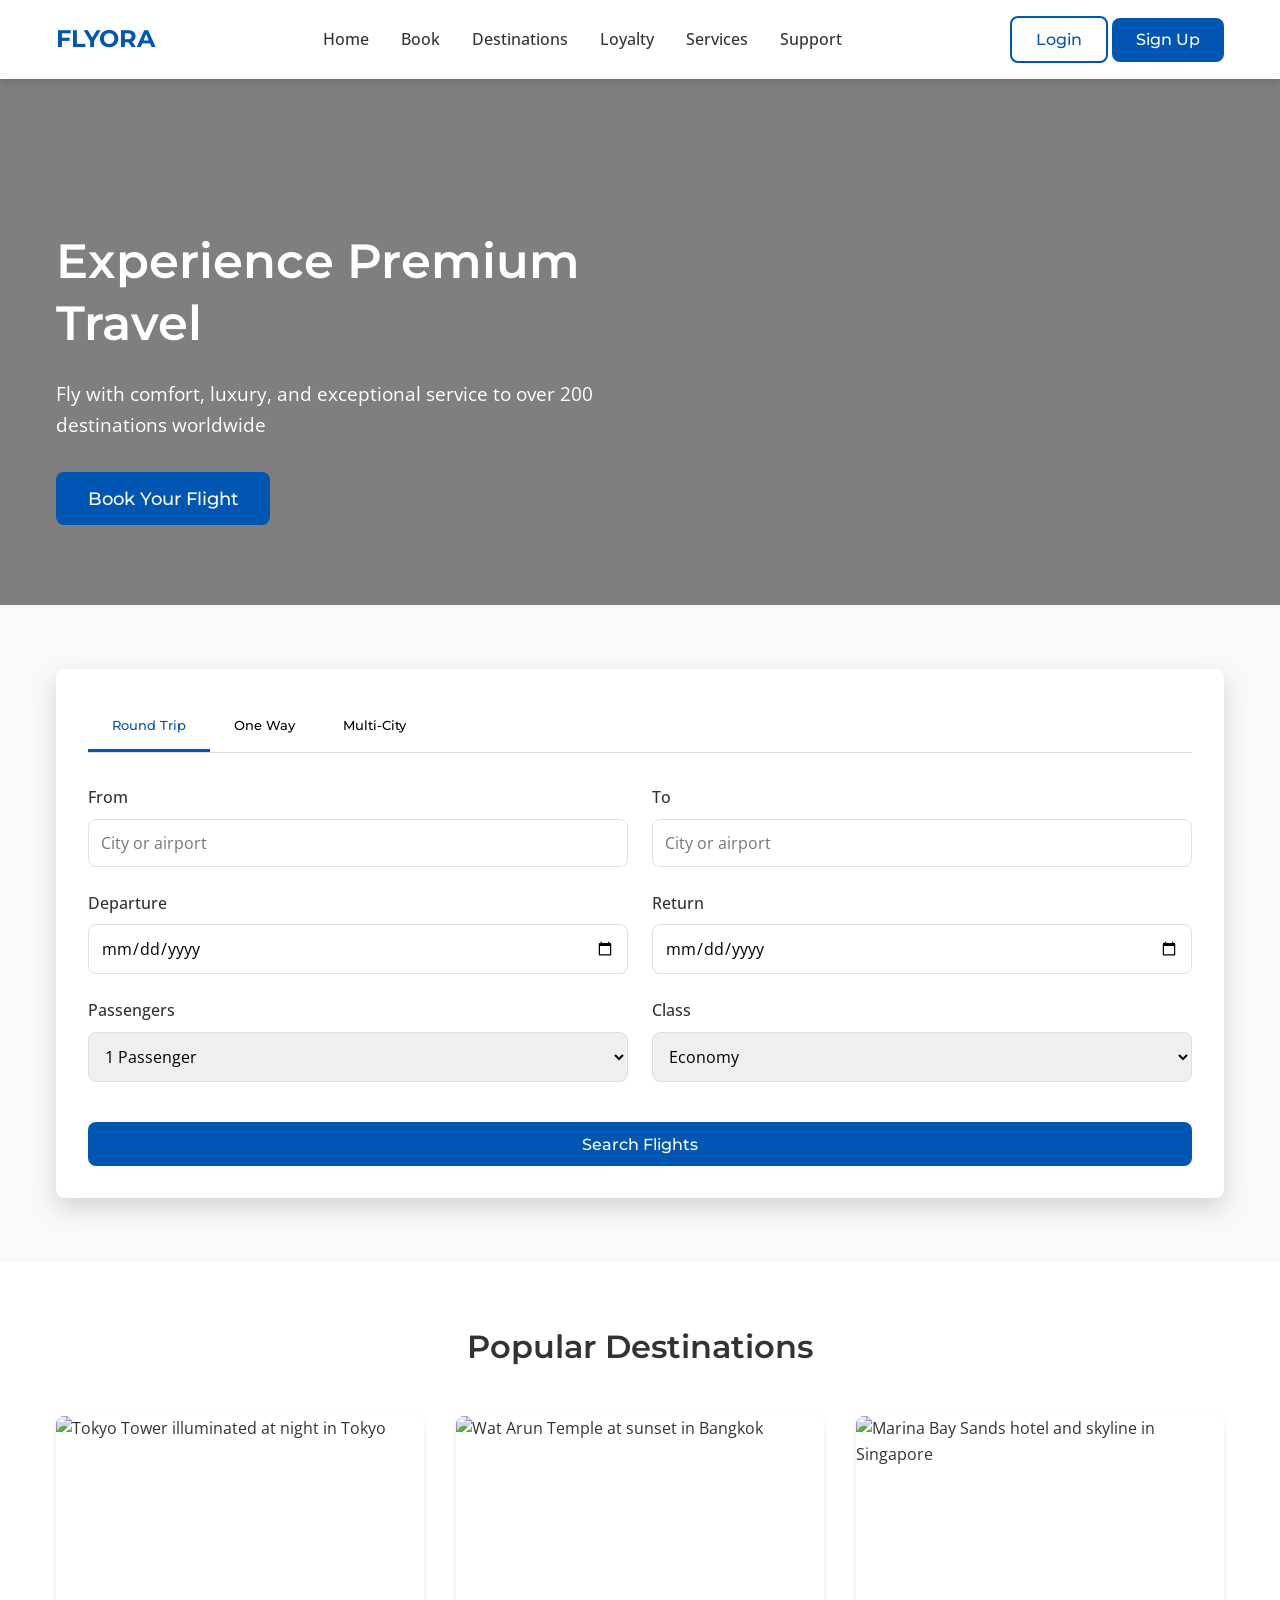
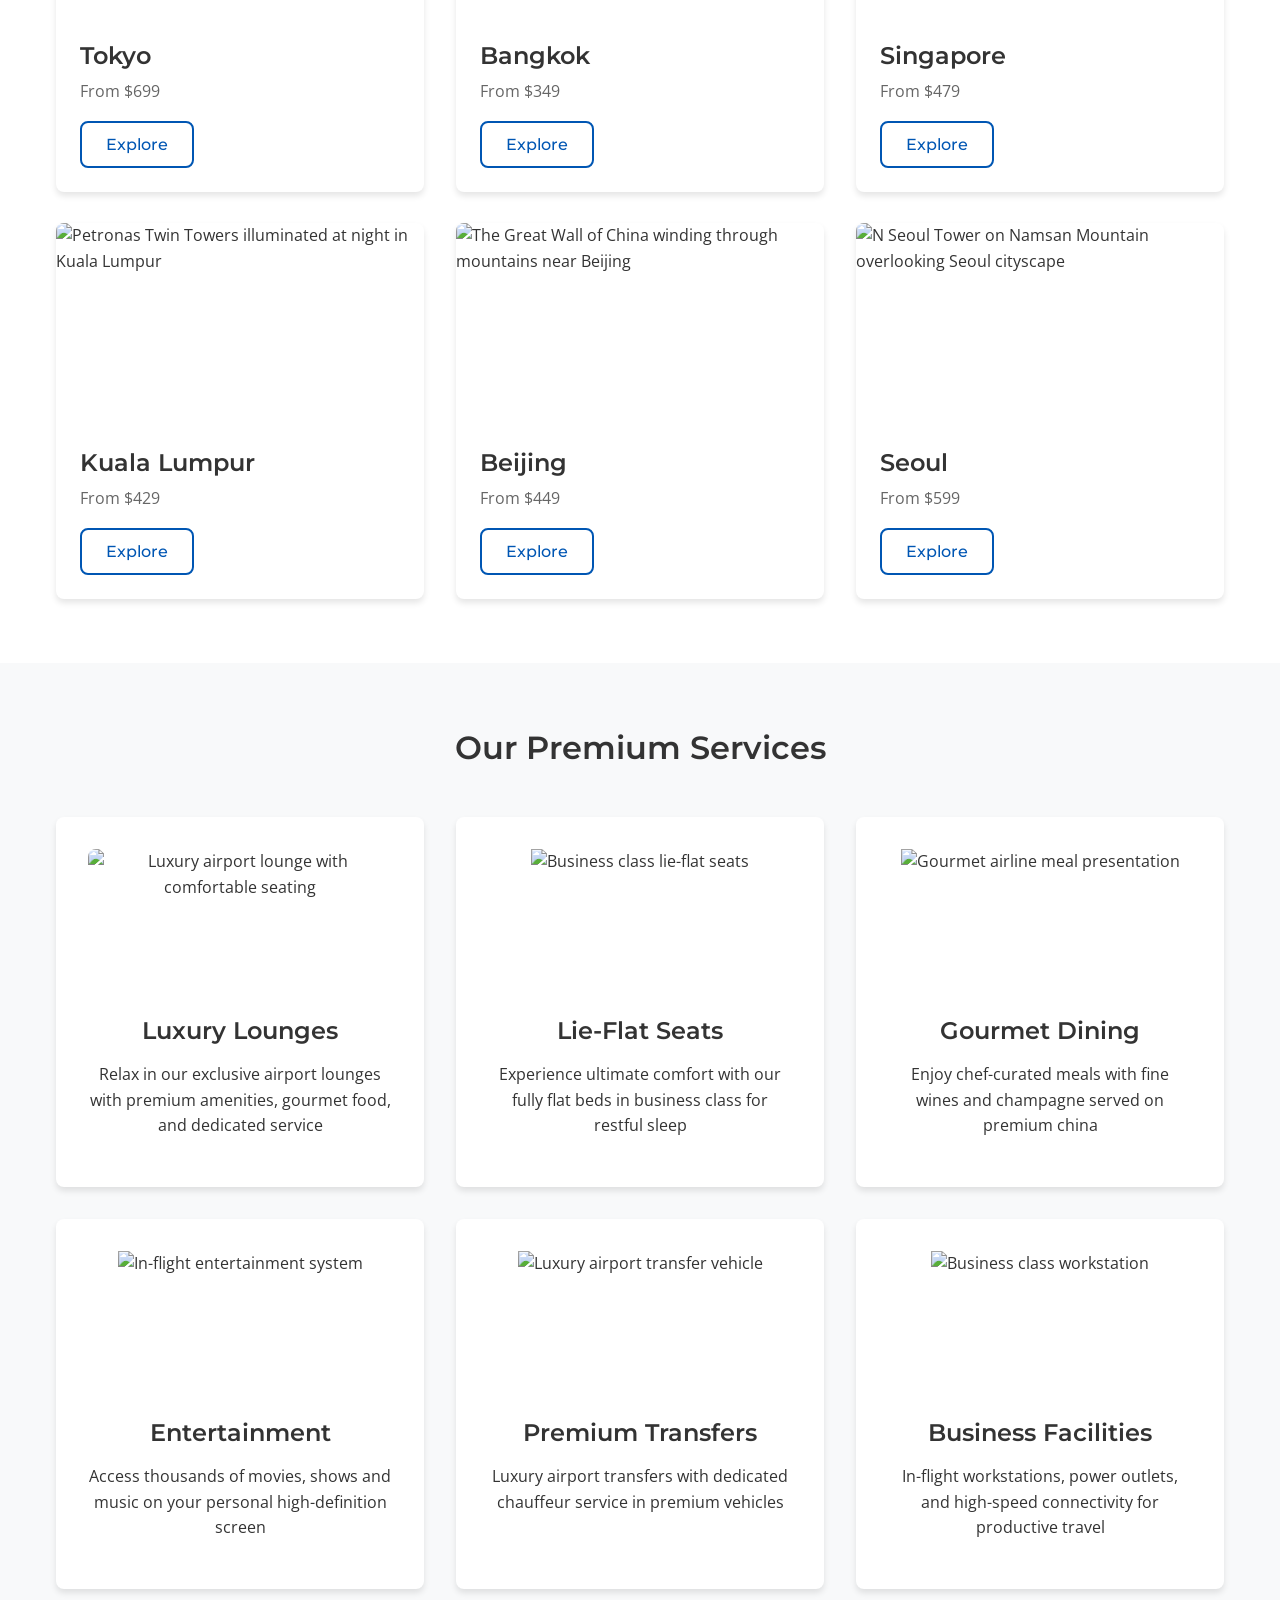
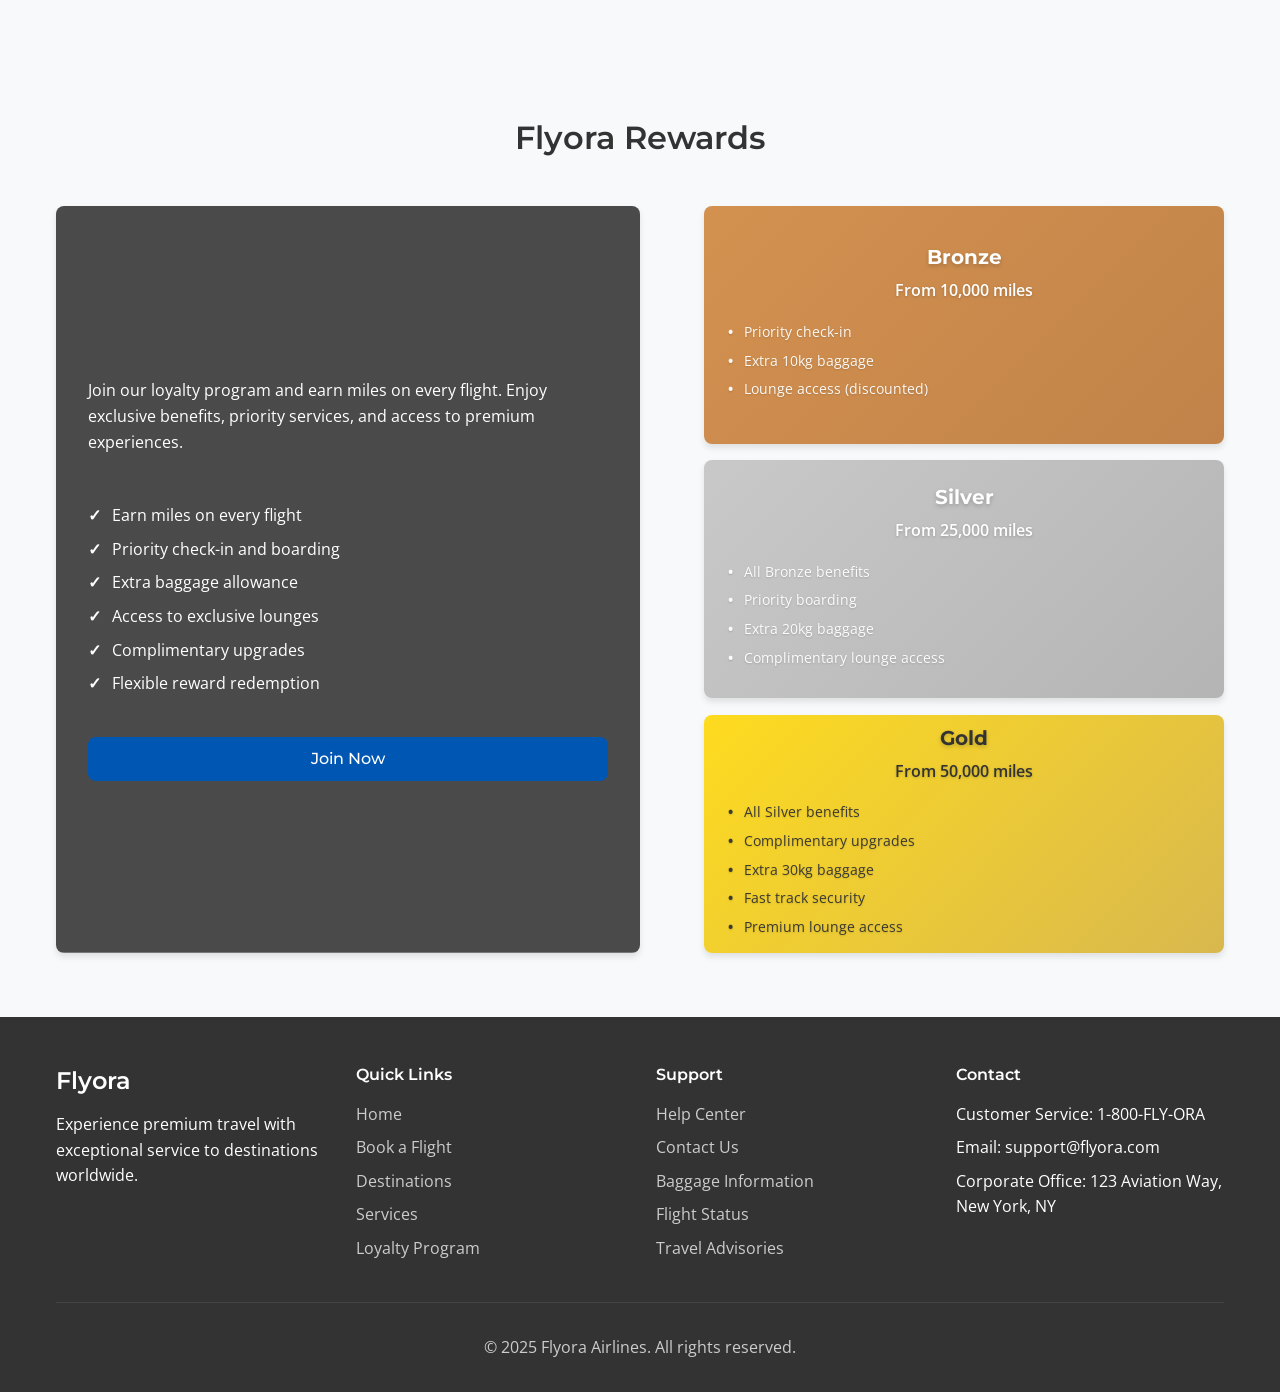
==== index.html @ 547e14a3 "Add files via upload" ====
<!DOCTYPE html>
<html lang="en">
<head>
    <meta charset="UTF-8">
    <meta name="viewport" content="width=device-width, initial-scale=1.0">
    <meta name="description"
        content="Flyora Airlines - Experience premium travel with comfort, luxury, and exceptional service to over 200 destinations worldwide. Book your flight today.">
    <meta name="keywords" content="airline, flights, premium travel, business class, flight booking">
    <title>Flyora - Premium Airline Experience</title>
    <link
        href="https://fonts.googleapis.com/css2?family=Montserrat:wght@400;500;600;700&family=Open+Sans:wght@400;500&display=swap"
        rel="stylesheet">
    <link rel="stylesheet" href="/CSS/style.css">
</head>
<body>
    <!-- Skip Navigation Link — FIX: element was missing; only the CSS rule existed -->
    <a class="skip-link" href="#main-content">Skip to main content</a>

    <!-- Header & Navigation -->
    <header class="header">
        <div class="container">
            <nav class="navbar" role="navigation" aria-label="Main navigation">
                <div class="nav-brand">
                    <a href="#" class="logo" aria-label="Flyora Airlines Home">
                        <span class="logo-text">FLYORA</span>
                    </a>
                </div>

                <!-- FIX: auth buttons moved out of <ul> — they are actions, not list nav items -->
                <ul class="nav-menu" id="navMenu">
                    <li class="nav-item"><a href="#home" class="nav-link">Home</a></li>
                    <li class="nav-item"><a href="#booking" class="nav-link">Book</a></li>
                    <li class="nav-item"><a href="#destinations" class="nav-link">Destinations</a></li>
                    <li class="nav-item"><a href="#loyalty" class="nav-link">Loyalty</a></li>
                    <li class="nav-item"><a href="#services" class="nav-link">Services</a></li>
                    <li class="nav-item"><a href="#support" class="nav-link">Support</a></li>
                </ul>

                <div class="nav-actions">
                    <button class="btn btn-secondary" id="loginBtn"
                        aria-label="Login to your account">Login</button>
                    <button class="btn btn-primary" id="signupBtn"
                        aria-label="Sign up for a new account">Sign Up</button>
                </div>

                <button class="hamburger" id="hamburger" aria-label="Toggle navigation menu"
                    aria-expanded="false" aria-controls="navMenu">
                    <span class="bar"></span>
                    <span class="bar"></span>
                    <span class="bar"></span>
                </button>
            </nav>
        </div>
    </header>

    <!-- FIX: <main> landmark was entirely absent — required for a11y and document outline -->
    <main id="main-content">

        <!-- Hero Section -->
        <section class="hero" id="home">
            <div class="container">
                <div class="hero-content">
                    <h1 class="hero-title">Experience Premium Travel</h1>
                    <p class="hero-subtitle">Fly with comfort, luxury, and exceptional service to over
                        200 destinations worldwide</p>
                    <!-- FIX: removed inline onclick — JS uses data-scroll-to attribute -->
                    <button class="btn btn-primary btn-large" data-scroll-to="booking">
                        Book Your Flight
                    </button>
                </div>
            </div>
        </section>

        <!-- Flight Search -->
        <section class="flight-search" id="booking">
            <div class="container">
                <div class="search-container">
                    <div class="search-tabs" role="tablist" aria-label="Flight search type">
                        <button class="tab-btn active" data-tab="round-trip" role="tab"
                            aria-selected="true" aria-controls="flight-search-panel">Round Trip</button>
                        <button class="tab-btn" data-tab="one-way" role="tab"
                            aria-selected="false" aria-controls="flight-search-panel">One Way</button>
                        <button class="tab-btn" data-tab="multi-city" role="tab"
                            aria-selected="false" aria-controls="flight-search-panel">Multi-City</button>
                    </div>

                    <form class="search-form" id="flightSearchForm" id="flight-search-panel"
                        role="search" aria-label="Search for flights">
                        <div class="form-row">
                            <div class="form-group">
                                <label for="from">From</label>
                                <input type="text" id="from" placeholder="City or airport"
                                    required aria-required="true" autocomplete="off">
                            </div>
                            <div class="form-group">
                                <label for="to">To</label>
                                <input type="text" id="to" placeholder="City or airport"
                                    required aria-required="true" autocomplete="off">
                            </div>
                        </div>
                        <div class="form-row">
                            <div class="form-group">
                                <label for="departure">Departure</label>
                                <input type="date" id="departure" required aria-required="true">
                            </div>
                            <div class="form-group">
                                <label for="return-date">Return</label>
                                <!-- FIX: id "return" is a JS reserved word → renamed to "return-date" -->
                                <input type="date" id="return-date">
                            </div>
                        </div>
                        <div class="form-row">
                            <div class="form-group">
                                <label for="passengers">Passengers</label>
                                <select id="passengers" aria-label="Select number of passengers">
                                    <option value="1">1 Passenger</option>
                                    <option value="2">2 Passengers</option>
                                    <option value="3">3 Passengers</option>
                                    <option value="4">4 Passengers</option>
                                    <option value="5">5+ Passengers</option>
                                </select>
                            </div>
                            <div class="form-group">
                                <label for="travel-class">Class</label>
                                <!-- FIX: id "class" is a JS reserved word → renamed to "travel-class" -->
                                <select id="travel-class" aria-label="Select travel class">
                                    <option value="economy">Economy</option>
                                    <option value="premium">Premium Economy</option>
                                    <option value="business">Business</option>
                                    <option value="first">First Class</option>
                                </select>
                            </div>
                        </div>
                        <button type="submit" class="btn btn-primary btn-search">Search Flights</button>
                    </form>
                </div>
            </div>
        </section>

        <!-- Destinations -->
        <section class="destinations" id="destinations">
            <div class="container">
                <h2 class="section-title">Popular Destinations</h2>
                <div class="destinations-grid">

                    <article class="destination-card">
                        <div class="card-image">
                            <!-- FIX: width/height attributes added to prevent layout shift (CLS) -->
                            <img src="https://images.unsplash.com/photo-1513407030348-c983a97b98d8?ixlib=rb-4.0.3&auto=format&fit=crop&w=800&q=80"
                                alt="Tokyo Tower illuminated at night in Tokyo"
                                loading="lazy" width="800" height="534">
                        </div>
                        <div class="card-content">
                            <h3>Tokyo</h3>
                            <p>From $699</p>
                            <button class="btn btn-secondary"
                                aria-label="Explore flights to Tokyo">Explore</button>
                        </div>
                    </article>

                    <article class="destination-card">
                        <div class="card-image">
                            <img src="https://images.unsplash.com/photo-1596422846543-75c6fc197f07?ixlib=rb-4.0.3&auto=format&fit=crop&w=800&q=80"
                                alt="Wat Arun Temple at sunset in Bangkok"
                                loading="lazy" width="800" height="534">
                        </div>
                        <div class="card-content">
                            <h3>Bangkok</h3>
                            <p>From $349</p>
                            <button class="btn btn-secondary"
                                aria-label="Explore flights to Bangkok">Explore</button>
                        </div>
                    </article>

                    <article class="destination-card">
                        <div class="card-image">
                            <img src="https://images.unsplash.com/photo-1565967511849-76a60a516170?ixlib=rb-4.0.3&auto=format&fit=crop&w=800&q=80"
                                alt="Marina Bay Sands hotel and skyline in Singapore"
                                loading="lazy" width="800" height="534">
                        </div>
                        <div class="card-content">
                            <h3>Singapore</h3>
                            <p>From $479</p>
                            <button class="btn btn-secondary"
                                aria-label="Explore flights to Singapore">Explore</button>
                        </div>
                    </article>

                    <article class="destination-card">
                        <div class="card-image">
                            <img src="https://images.unsplash.com/photo-1508062878650-88b52897f298?ixlib=rb-4.0.3&auto=format&fit=crop&w=800&q=80"
                                alt="Petronas Twin Towers illuminated at night in Kuala Lumpur"
                                loading="lazy" width="800" height="534">
                        </div>
                        <div class="card-content">
                            <h3>Kuala Lumpur</h3>
                            <p>From $429</p>
                            <button class="btn btn-secondary"
                                aria-label="Explore flights to Kuala Lumpur">Explore</button>
                        </div>
                    </article>

                    <article class="destination-card">
                        <div class="card-image">
                            <img src="https://images.unsplash.com/photo-1508804185872-d7badad00f7d?ixlib=rb-4.0.3&auto=format&fit=crop&w=800&q=80"
                                alt="The Great Wall of China winding through mountains near Beijing"
                                loading="lazy" width="800" height="534">
                        </div>
                        <div class="card-content">
                            <h3>Beijing</h3>
                            <p>From $449</p>
                            <button class="btn btn-secondary"
                                aria-label="Explore flights to Beijing">Explore</button>
                        </div>
                    </article>

                    <article class="destination-card">
                        <div class="card-image">
                            <img src="https://images.unsplash.com/photo-1534274867514-d5b47ef89ed7?ixlib=rb-4.0.3&auto=format&fit=crop&w=800&q=80"
                                alt="N Seoul Tower on Namsan Mountain overlooking Seoul cityscape"
                                loading="lazy" width="800" height="534">
                        </div>
                        <div class="card-content">
                            <h3>Seoul</h3>
                            <p>From $599</p>
                            <button class="btn btn-secondary"
                                aria-label="Explore flights to Seoul">Explore</button>
                        </div>
                    </article>

                </div>
            </div>
        </section>

        <!-- Services -->
        <section class="services" id="services">
            <div class="container">
                <h2 class="section-title">Our Premium Services</h2>
                <div class="services-grid">

                    <article class="service-card">
                        <div class="service-image">
                            <img src="https://images.unsplash.com/photo-1566073771259-6a8506099945?ixlib=rb-4.0.3&auto=format&fit=crop&w=800&q=80"
                                alt="Luxury airport lounge with comfortable seating"
                                loading="lazy" width="800" height="534">
                        </div>
                        <h3>Luxury Lounges</h3>
                        <p>Relax in our exclusive airport lounges with premium amenities, gourmet food,
                            and dedicated service</p>
                    </article>

                    <article class="service-card">
                        <div class="service-image">
                            <img src="https://images.unsplash.com/photo-1556386737-ae9b1e8faa12?ixlib=rb-4.0.3&auto=format&fit=crop&w=800&q=80"
                                alt="Business class lie-flat seats"
                                loading="lazy" width="800" height="534">
                        </div>
                        <h3>Lie-Flat Seats</h3>
                        <p>Experience ultimate comfort with our fully flat beds in business class for
                            restful sleep</p>
                    </article>

                    <article class="service-card">
                        <div class="service-image">
                            <img src="https://images.unsplash.com/photo-1565299624946-b28f40a0ca4b?ixlib=rb-4.0.3&auto=format&fit=crop&w=800&q=80"
                                alt="Gourmet airline meal presentation"
                                loading="lazy" width="800" height="534">
                        </div>
                        <h3>Gourmet Dining</h3>
                        <p>Enjoy chef-curated meals with fine wines and champagne served on premium
                            china</p>
                    </article>

                    <article class="service-card">
                        <div class="service-image">
                            <img src="https://images.unsplash.com/photo-1571019613454-1cb2f99b2d8b?ixlib=rb-4.0.3&auto=format&fit=crop&w=800&q=80"
                                alt="In-flight entertainment system"
                                loading="lazy" width="800" height="534">
                        </div>
                        <h3>Entertainment</h3>
                        <p>Access thousands of movies, shows and music on your personal
                            high-definition screen</p>
                    </article>

                    <article class="service-card">
                        <div class="service-image">
                            <img src="https://images.unsplash.com/photo-1544620347-c4fd4a3d5957?ixlib=rb-4.0.3&auto=format&fit=crop&w=800&q=80"
                                alt="Luxury airport transfer vehicle"
                                loading="lazy" width="800" height="534">
                        </div>
                        <h3>Premium Transfers</h3>
                        <p>Luxury airport transfers with dedicated chauffeur service in premium
                            vehicles</p>
                    </article>

                    <article class="service-card">
                        <div class="service-image">
                            <img src="https://images.unsplash.com/photo-1565689228864-2c3d63f83f81?ixlib=rb-4.0.3&auto=format&fit=crop&w=800&q=80"
                                alt="Business class workstation"
                                loading="lazy" width="800" height="534">
                        </div>
                        <h3>Business Facilities</h3>
                        <p>In-flight workstations, power outlets, and high-speed connectivity for
                            productive travel</p>
                    </article>

                </div>
            </div>
        </section>

        <!-- Loyalty Program -->
        <section class="loyalty" id="loyalty">
            <div class="container">
                <h2 class="section-title">Flyora Rewards</h2>
                <div class="loyalty-content">
                    <div class="loyalty-text">
                        <p>Join our loyalty program and earn miles on every flight. Enjoy exclusive
                            benefits, priority services, and access to premium experiences.</p>
                        <ul class="benefits-list">
                            <li>Earn miles on every flight</li>
                            <li>Priority check-in and boarding</li>
                            <li>Extra baggage allowance</li>
                            <li>Access to exclusive lounges</li>
                            <li>Complimentary upgrades</li>
                            <li>Flexible reward redemption</li>
                        </ul>
                        <button class="btn btn-primary">Join Now</button>
                    </div>
                    <div class="loyalty-visual">
                        <div class="tier-cards">
                            <article class="tier-card bronze">
                                <div class="tier-overlay"></div>
                                <div class="tier-content">
                                    <h4>Bronze</h4>
                                    <p>From 10,000 miles</p>
                                    <ul class="tier-benefits">
                                        <li>Priority check-in</li>
                                        <li>Extra 10kg baggage</li>
                                        <li>Lounge access (discounted)</li>
                                    </ul>
                                </div>
                            </article>

                            <article class="tier-card silver">
                                <div class="tier-overlay"></div>
                                <div class="tier-content">
                                    <h4>Silver</h4>
                                    <p>From 25,000 miles</p>
                                    <ul class="tier-benefits">
                                        <li>All Bronze benefits</li>
                                        <li>Priority boarding</li>
                                        <li>Extra 20kg baggage</li>
                                        <li>Complimentary lounge access</li>
                                    </ul>
                                </div>
                            </article>

                            <article class="tier-card gold">
                                <div class="tier-overlay"></div>
                                <div class="tier-content">
                                    <h4>Gold</h4>
                                    <p>From 50,000 miles</p>
                                    <ul class="tier-benefits">
                                        <li>All Silver benefits</li>
                                        <li>Complimentary upgrades</li>
                                        <li>Extra 30kg baggage</li>
                                        <li>Fast track security</li>
                                        <li>Premium lounge access</li>
                                    </ul>
                                </div>
                            </article>
                        </div>
                    </div>
                </div>
            </div>
        </section>

    </main>

    <!-- Footer -->
    <footer class="footer" id="support">
        <div class="container">
            <div class="footer-content">
                <div class="footer-section">
                    <h3>Flyora</h3>
                    <p>Experience premium travel with exceptional service to destinations worldwide.</p>
                </div>
                <div class="footer-section">
                    <h4>Quick Links</h4>
                    <ul>
                        <li><a href="#home">Home</a></li>
                        <li><a href="#booking">Book a Flight</a></li>
                        <li><a href="#destinations">Destinations</a></li>
                        <li><a href="#services">Services</a></li>
                        <li><a href="#loyalty">Loyalty Program</a></li>
                    </ul>
                </div>
                <div class="footer-section">
                    <h4>Support</h4>
                    <ul>
                        <li><a href="#">Help Center</a></li>
                        <li><a href="#">Contact Us</a></li>
                        <li><a href="#">Baggage Information</a></li>
                        <li><a href="#">Flight Status</a></li>
                        <li><a href="#">Travel Advisories</a></li>
                    </ul>
                </div>
                <div class="footer-section">
                    <h4>Contact</h4>
                    <ul>
                        <li>Customer Service: 1-800-FLY-ORA</li>
                        <li>Email: support@flyora.com</li>
                        <li>Corporate Office: 123 Aviation Way, New York, NY</li>
                    </ul>
                </div>
            </div>
            <div class="footer-bottom">
                <p>&copy; 2025 Flyora Airlines. All rights reserved.</p>
            </div>
        </div>
    </footer>

    <!-- Auth Modal -->
    <div class="modal" id="authModal" role="dialog" aria-modal="true"
        aria-labelledby="modal-title">
        <div class="modal-content">
            <button class="close" aria-label="Close modal">&times;</button>
            <h2 id="modal-title" class="sr-only">Authentication</h2>

            <div class="auth-tabs" role="tablist" aria-label="Authentication options">
                <button class="auth-tab active" data-tab="login" role="tab"
                    aria-selected="true" aria-controls="loginForm">Login</button>
                <button class="auth-tab" data-tab="signup" role="tab"
                    aria-selected="false" aria-controls="signupForm">Sign Up</button>
            </div>

            <form class="auth-form" id="loginForm" aria-labelledby="login-title">
                <h3 id="login-title" class="sr-only">Login Form</h3>
                <div class="form-group">
                    <label for="loginEmail">Email</label>
                    <input type="email" id="loginEmail" required aria-required="true"
                        autocomplete="email">
                    <span class="error-message" id="loginEmailError" role="alert"></span>
                </div>
                <div class="form-group">
                    <label for="loginPassword">Password</label>
                    <input type="password" id="loginPassword" required aria-required="true"
                        autocomplete="current-password">
                    <span class="error-message" id="loginPasswordError" role="alert"></span>
                </div>
                <button type="submit" class="btn btn-primary">Login</button>
            </form>

            <form class="auth-form hidden" id="signupForm" aria-labelledby="signup-title">
                <h3 id="signup-title" class="sr-only">Sign Up Form</h3>
                <div class="form-group">
                    <label for="signupName">Full Name</label>
                    <input type="text" id="signupName" required aria-required="true"
                        autocomplete="name">
                    <span class="error-message" id="signupNameError" role="alert"></span>
                </div>
                <div class="form-group">
                    <label for="signupEmail">Email</label>
                    <input type="email" id="signupEmail" required aria-required="true"
                        autocomplete="email">
                    <span class="error-message" id="signupEmailError" role="alert"></span>
                </div>
                <div class="form-group">
                    <label for="signupPassword">Password</label>
                    <input type="password" id="signupPassword" required aria-required="true"
                        autocomplete="new-password" minlength="8">
                    <span class="error-message" id="signupPasswordError" role="alert"></span>
                    <small class="form-hint">Minimum 8 characters</small>
                </div>
                <div class="form-group">
                    <label for="signupConfirmPassword">Confirm Password</label>
                    <input type="password" id="signupConfirmPassword" required
                        aria-required="true" autocomplete="new-password">
                    <span class="error-message" id="signupConfirmPasswordError"
                        role="alert"></span>
                </div>
                <button type="submit" class="btn btn-primary">Sign Up</button>
            </form>
        </div>
    </div>

    <!-- Notification — FIX: aria-atomic added so screen readers announce the full message -->
    <div class="notification" id="notification" role="alert" aria-live="polite"
        aria-atomic="true"></div>

    <script src="/JavaScript/script.js"></script>
</body>
</html>
---- CSS/style.css ----
/* ===== BASE STYLES ===== */
:root {
    --primary-color: #0056b3;
    --primary-dark: #004494;
    --secondary-color: #ff7e00;
    --secondary-dark: #e67000;
    --accent-color: #00a8e8;
    --text-dark: #333333;
    --text-light: #666666;
    --text-white: #ffffff;
    --bg-light: #f8f9fa;
    --bg-white: #ffffff;
    --border-color: #e0e0e0;
    --success-color: #28a745;
    --warning-color: #ffc107;
    --error-color: #dc3545;
    --shadow: 0 4px 6px rgba(0, 0, 0, 0.1);
    --shadow-lg: 0 10px 25px rgba(0, 0, 0, 0.15);
    --border-radius: 8px;
    --transition: all 0.3s ease;
}

* {
    margin: 0;
    padding: 0;
    box-sizing: border-box;
}

html {
    scroll-behavior: smooth;
}

body {
    font-family: 'Open Sans', sans-serif;
    font-size: 16px;
    line-height: 1.6;
    color: var(--text-dark);
    background-color: var(--bg-white);
}

h1, h2, h3, h4, h5, h6 {
    font-family: 'Montserrat', sans-serif;
    font-weight: 600;
    line-height: 1.3;
    margin-bottom: 1rem;
}

h1 { font-size: 2.5rem; }
h2 { font-size: 2rem; }
h3 { font-size: 1.5rem; }

p { margin-bottom: 1rem; }
a { text-decoration: none; color: inherit; }
ul { list-style: none; }
img { max-width: 100%; height: auto; }

.container {
    width: 100%;
    max-width: 1200px;
    margin: 0 auto;
    padding: 0 1rem;
}

.sr-only {
    position: absolute;
    width: 1px;
    height: 1px;
    padding: 0;
    margin: -1px;
    overflow: hidden;
    clip: rect(0, 0, 0, 0);
    white-space: nowrap;
    border-width: 0;
}

/* ===== UTILITIES ===== */
.btn {
    display: inline-block;
    padding: 0.75rem 1.5rem;
    border: none;
    border-radius: var(--border-radius);
    font-family: 'Montserrat', sans-serif;
    font-weight: 500;
    font-size: 1rem;
    text-align: center;
    cursor: pointer;
    transition: var(--transition);
    min-height: 44px;
    min-width: 44px;
}

.btn:focus { outline: 3px solid var(--accent-color); outline-offset: 2px; }

.btn-primary {
    background-color: var(--primary-color);
    color: var(--text-white);
}

.btn-primary:hover { background-color: var(--primary-dark); }

.btn-secondary {
    background-color: transparent;
    color: var(--primary-color);
    border: 2px solid var(--primary-color);
}

.btn-secondary:hover {
    background-color: var(--primary-color);
    color: var(--text-white);
}

.btn-large { padding: 1rem 2rem; font-size: 1.1rem; }
.btn-search { width: 100%; margin-top: 1rem; }

/* Utility for common hover lift effect */
.hover-lift:hover { transform: translateY(-5px); box-shadow: var(--shadow-lg); }

/* ===== HEADER ===== */
.header {
    position: fixed;
    top: 0;
    left: 0;
    width: 100%;
    background-color: var(--bg-white);
    box-shadow: var(--shadow);
    z-index: 1000;
}

.navbar {
    display: flex;
    justify-content: space-between;
    align-items: center;
    padding: 1rem 0;
}

.logo {
    font-family: 'Montserrat', sans-serif;
    font-weight: 700;
    font-size: 1.5rem;
    color: var(--primary-color);
}

.logo:focus { outline: 3px solid var(--accent-color); outline-offset: 2px; }

.nav-menu {
    display: flex;
    align-items: center;
    gap: 2rem;
}

.nav-link {
    font-weight: 500;
    transition: var(--transition);
    padding: 0.5rem 0;
    position: relative;
}

.nav-link:hover { color: var(--primary-color); }
.nav-link:focus { outline: 3px solid var(--accent-color); outline-offset: 2px; }

.nav-link::after {
    content: '';
    position: absolute;
    bottom: 0;
    left: 0;
    width: 0;
    height: 2px;
    background-color: var(--primary-color);
    transition: var(--transition);
}

.nav-link:hover::after { width: 100%; }

.auth-buttons { display: flex; gap: 1rem; }

.hamburger {
    display: none;
    flex-direction: column;
    cursor: pointer;
    background: none;
    border: none;
    padding: 0.5rem;
}

.hamburger:focus { outline: 3px solid var(--accent-color); outline-offset: 2px; }

.bar {
    width: 25px;
    height: 3px;
    background-color: var(--text-dark);
    margin: 3px 0;
    transition: var(--transition);
}

/* ===== HERO ===== */
.hero {
    background: linear-gradient(rgba(0, 0, 0, 0.5), rgba(0, 0, 0, 0.5)), url('https://images.unsplash.com/photo-1436491865332-7a61a109cc05?ixlib=rb-4.0.3&ixid=M3wxMjA3fDB8MHxwaG90by1wYWdlfHx8fGVufDB8fHx8fA%3D%3D&auto=format&fit=crop&w=2074&q=80');
    background-size: cover;
    background-position: center;
    color: var(--text-white);
    padding: 10rem 0 5rem;
    margin-top: 70px;
}

.hero-content { max-width: 600px; }
.hero-title { font-size: 3rem; margin-bottom: 1.5rem; }
.hero-subtitle { font-size: 1.2rem; margin-bottom: 2rem; }

/* ===== FLIGHT SEARCH ===== */
.flight-search {
    padding: 4rem 0;
    background-color: var(--bg-light);
}

.search-container {
    background-color: var(--bg-white);
    border-radius: var(--border-radius);
    box-shadow: var(--shadow-lg);
    padding: 2rem;
}

.search-tabs {
    display: flex;
    margin-bottom: 2rem;
    border-bottom: 1px solid var(--border-color);
}

.tab-btn {
    background: none;
    border: none;
    padding: 1rem 1.5rem;
    font-family: 'Montserrat', sans-serif;
    font-weight: 500;
    cursor: pointer;
    transition: var(--transition);
    border-bottom: 3px solid transparent;
}

.tab-btn:focus { outline: 3px solid var(--accent-color); outline-offset: 2px; }
.tab-btn.active { color: var(--primary-color); border-bottom-color: var(--primary-color); }

.search-form {
    display: flex;
    flex-direction: column;
    gap: 1.5rem;
}

.form-row { display: grid; grid-template-columns: 1fr 1fr; gap: 1.5rem; }

.form-group {
    display: flex;
    flex-direction: column;
    position: relative;
}

.form-group label { margin-bottom: 0.5rem; font-weight: 500; }

.form-group input,
.form-group select {
    padding: 0.75rem;
    border: 1px solid var(--border-color);
    border-radius: var(--border-radius);
    font-family: 'Open Sans', sans-serif;
    font-size: 1rem;
    transition: var(--transition);
    min-height: 44px;
}

.form-group input:focus,
.form-group select:focus {
    outline: none;
    border-color: var(--primary-color);
    box-shadow: 0 0 0 3px rgba(0, 86, 179, 0.1);
}

.form-hint {
    font-size: 0.875rem;
    color: var(--text-light);
    margin-top: 0.25rem;
}

.error-message {
    font-size: 0.875rem;
    color: var(--error-color);
    margin-top: 0.25rem;
    display: none;
}

.error-message.show { display: block; }
.form-group input.error { border-color: var(--error-color); }

/* ===== DESTINATIONS ===== */
.destinations { padding: 4rem 0; }
.section-title { text-align: center; margin-bottom: 3rem; }

.destinations-grid {
    display: grid;
    grid-template-columns: repeat(3, 1fr);
    gap: 2rem;
}

.destination-card {
    background-color: var(--bg-white);
    border-radius: var(--border-radius);
    box-shadow: var(--shadow);
    overflow: hidden;
    transition: var(--transition);
    contain: layout style; /* Performance optimization */
}

.destination-card:hover,
.destination-card:focus-within {
    transform: translateY(-5px);
    box-shadow: var(--shadow-lg);
}

.destination-card:focus-within { outline: 3px solid var(--accent-color); outline-offset: 2px; }

.card-image {
    height: 200px;
    overflow: hidden;
}

.card-image img {
    width: 100%;
    height: 100%;
    object-fit: cover;
    transition: var(--transition);
}

.destination-card:hover .card-image img { transform: scale(1.1); }

.card-content { padding: 1.5rem; }
.card-content h3 { margin-bottom: 0.5rem; }
.card-content p { margin-bottom: 1rem; color: var(--text-light); }

/* ===== SERVICES ===== */
.services {
    padding: 4rem 0;
    background-color: var(--bg-light);
}

.services-grid {
    display: grid;
    grid-template-columns: repeat(3, 1fr);
    gap: 2rem;
}

.service-card {
    background-color: var(--bg-white);
    padding: 2rem;
    border-radius: var(--border-radius);
    text-align: center;
    box-shadow: var(--shadow);
    transition: var(--transition);
    position: relative;
    overflow: hidden;
    contain: layout style; /* Performance optimization */
}

.service-card:hover { transform: translateY(-5px); box-shadow: var(--shadow-lg); }

.service-icon { font-size: 3rem; margin-bottom: 1rem; }
.service-card h3 { margin-bottom: 1rem; }

.service-image {
    height: 150px;
    overflow: hidden;
    border-radius: var(--border-radius);
    margin-bottom: 1rem;
}

.service-image img {
    width: 100%;
    height: 100%;
    object-fit: cover;
    transition: var(--transition);
}

.service-card:hover .service-image img { transform: scale(1.1); }

/* ===== LOYALTY ===== */
.loyalty {
    padding: 4rem 0;
    background-color: var(--bg-light);
}

.loyalty-content {
    display: flex;
    gap: 4rem;
    align-items: stretch;
    min-height: 500px;
}

.loyalty-text, .loyalty-visual {
    flex: 1;
    width: 50%;
    display: flex;
    flex-direction: column;
    justify-content: center;
}

.loyalty-text {
    padding: 2rem;
    border-radius: var(--border-radius);
    box-shadow: var(--shadow);
    position: relative;
    overflow: hidden;
    background: linear-gradient(rgba(0, 0, 0, 0.7), rgba(0, 0, 0, 0.7)), 
                url('https://images.unsplash.com/photo-1556388158-158ea5ccacbd?ixlib=rb-4.0.3&auto=format&fit=crop&w=1200&q=80');
    background-size: cover;
    background-position: center;
    color: var(--text-white);
}

.benefits-list { margin: 2rem 0; }
.benefits-list li {
    margin-bottom: 0.5rem;
    padding-left: 1.5rem;
    position: relative;
}

.benefits-list li::before {
    content: '\2713';
    position: absolute;
    left: 0;
    color: var(--text-white);
    font-weight: bold;
}

.tier-cards {
    display: flex;
    flex-direction: column;
    gap: 1rem;
    height: 100%;
    justify-content: center;
}

.tier-card {
    padding: 1.5rem;
    border-radius: var(--border-radius);
    text-align: center;
    box-shadow: var(--shadow);
    flex: 1;
    display: flex;
    flex-direction: column;
    justify-content: center;
    position: relative;
    overflow: hidden;
    background-size: cover;
    background-position: center;
    min-height: 150px;
    transition: var(--transition);
    contain: layout style; /* Performance optimization */
}

.tier-card:hover { transform: translateX(5px); box-shadow: var(--shadow-lg); }

.tier-overlay {
    position: absolute;
    top: 0;
    left: 0;
    width: 100%;
    height: 100%;
    z-index: 1;
    transition: var(--transition);
}

.tier-content { position: relative; z-index: 2; }

.tier-card.bronze {
    background-image: url('https://images.unsplash.com/photo-1436491865332-7a61a109cc05?ixlib=rb-4.0.3&auto=format&fit=crop&w=1200&q=80');
    color: var(--text-white);
}

.tier-card.bronze .tier-overlay {
    background: linear-gradient(135deg, rgba(205, 127, 50, 0.85), rgba(183, 110, 42, 0.85));
}

.tier-card.silver {
    background-image: url('https://images.unsplash.com/photo-1583508915901-b5f84c1dcde1?ixlib=rb-4.0.3&auto=format&fit=crop&w=1200&q=80');
    color: var(--text-white);
}

.tier-card.silver .tier-overlay {
    background: linear-gradient(135deg, rgba(192, 192, 192, 0.85), rgba(168, 168, 168, 0.85));
}

.tier-card.gold {
    background-image: url('https://images.unsplash.com/photo-1581579186913-45ac3e6efe93?ixlib=rb-4.0.3&auto=format&fit=crop&w=1200&q=80');
    color: var(--text-dark);
}

.tier-card.gold .tier-overlay {
    background: linear-gradient(135deg, rgba(255, 215, 0, 0.88), rgba(212, 175, 55, 0.88));
}

.tier-card h4 {
    margin-bottom: 0.5rem;
    font-size: 1.25rem;
    font-weight: 700;
    text-shadow: 0 2px 4px rgba(0, 0, 0, 0.2);
}

.tier-content > p {
    font-weight: 600;
    margin-bottom: 1rem;
    text-shadow: 0 1px 3px rgba(0, 0, 0, 0.2);
}

.tier-benefits { text-align: left; margin-top: 1rem; }

.tier-card.bronze .tier-benefits,
.tier-card.silver .tier-benefits { color: rgba(255, 255, 255, 0.95); }

.tier-card.gold .tier-benefits { color: rgba(51, 51, 51, 0.95); }

.tier-benefits li {
    margin-bottom: 0.35rem;
    padding-left: 1rem;
    position: relative;
    font-size: 0.9rem;
    text-shadow: 0 1px 2px rgba(0, 0, 0, 0.15);
}

.tier-benefits li::before { content: '\2022'; position: absolute; left: 0; font-weight: bold; }

/* ===== FOOTER ===== */
.footer {
    background-color: var(--text-dark);
    color: var(--text-white);
    padding: 3rem 0 1rem;
}

.footer-content {
    display: grid;
    grid-template-columns: repeat(auto-fit, minmax(200px, 1fr));
    gap: 2rem;
    margin-bottom: 2rem;
}

.footer-section h3,
.footer-section h4 { margin-bottom: 1rem; color: var(--text-white); }

.footer-section ul li { margin-bottom: 0.5rem; }

.footer-section a {
    color: #cccccc;
    transition: var(--transition);
}

.footer-section a:hover { color: var(--text-white); }
.footer-section a:focus { outline: 3px solid var(--accent-color); outline-offset: 2px; }

.footer-bottom {
    text-align: center;
    padding-top: 2rem;
    border-top: 1px solid #444444;
    color: #cccccc;
}

/* ===== MODALS AND NOTIFICATIONS ===== */
.modal {
    display: none;
    position: fixed;
    top: 0;
    left: 0;
    width: 100%;
    height: 100%;
    background-color: rgba(0, 0, 0, 0.5);
    z-index: 2000;
    align-items: center;
    justify-content: center;
}

.modal-content {
    background-color: var(--bg-white);
    border-radius: var(--border-radius);
    width: 90%;
    max-width: 500px;
    padding: 2rem;
    position: relative;
    box-shadow: var(--shadow-lg);
}

.close {
    position: absolute;
    top: 1rem;
    right: 1.5rem;
    font-size: 1.5rem;
    cursor: pointer;
    color: var(--text-light);
    background: none;
    border: none;
    padding: 0.5rem;
}

.close:hover { color: var(--text-dark); }
.close:focus { outline: 3px solid var(--accent-color); outline-offset: 2px; }

.auth-tabs {
    display: flex;
    margin-bottom: 2rem;
    border-bottom: 1px solid var(--border-color);
}

.auth-tab {
    background: none;
    border: none;
    padding: 1rem 1.5rem;
    font-family: 'Montserrat', sans-serif;
    font-weight: 500;
    cursor: pointer;
    transition: var(--transition);
    border-bottom: 3px solid transparent;
}

.auth-tab:focus { outline: 3px solid var(--accent-color); outline-offset: 2px; }
.auth-tab.active { color: var(--primary-color); border-bottom-color: var(--primary-color); }

.auth-form { display: flex; flex-direction: column; gap: 1.5rem; }
.hidden { display: none; }

.notification {
    position: fixed;
    top: 100px;
    right: 20px;
    padding: 1rem 1.5rem;
    border-radius: 8px;
    color: white;
    font-weight: 500;
    z-index: 3000;
    max-width: 300px;
    box-shadow: 0 4px 12px rgba(0, 0, 0, 0.15);
    transform: translateX(400px);
    transition: transform 0.3s ease;
}

.notification-success { background-color: #28a745; }
.notification-error { background-color: #dc3545; }
.notification-info { background-color: #0056b3; }
.notification-warning { background-color: #ffc107; color: #333; }

.skip-link {
    position: absolute;
    top: -40px;
    left: 0;
    background: var(--primary-color);
    color: white;
    padding: 8px;
    text-decoration: none;
    z-index: 100;
}

.skip-link:focus { top: 0; }

/* ===== MEDIA QUERIES ===== */
@media (max-width: 1024px) {
    .hero-title { font-size: 2.5rem; }
    .loyalty-content { gap: 2rem; }
    .destinations-grid { grid-template-columns: repeat(2, 1fr); }
    .services-grid { grid-template-columns: repeat(2, 1fr); }
}

@media (max-width: 768px) {
    .hamburger { display: flex; }
    .nav-menu {
        position: fixed;
        top: 70px;
        left: -100%;
        width: 100%;
        background-color: var(--bg-white);
        flex-direction: column;
        align-items: center;
        padding: 2rem 0;
        box-shadow: var(--shadow);
        transition: var(--transition);
        gap: 1.5rem;
    }
    .nav-menu.active { left: 0; }
    .auth-buttons { flex-direction: column; width: 100%; padding: 0 2rem; }
    .auth-buttons .btn { width: 100%; }
    .hero { padding: 8rem 0 4rem; }
    .hero-title { font-size: 2rem; }
    .hero-subtitle { font-size: 1rem; }
    .form-row { grid-template-columns: 1fr; }
    .loyalty-content { flex-direction: column; gap: 2rem; }
    .loyalty-text, .loyalty-visual { width: 100%; }
    .tier-cards { flex-direction: row; overflow-x: auto; gap: 1rem; }
    .tier-card { min-width: 200px; flex-shrink: 0; }
}

@media (max-width: 576px) {
    .container { padding: 0 0.5rem; }
    .hero { padding: 6rem 0 3rem; }
    .hero-title { font-size: 1.75rem; }
    .search-container { padding: 1.5rem; }
    .search-tabs { flex-direction: column; }
    .tab-btn {
        text-align: left;
        border-bottom: 1px solid var(--border-color);
        border-left: 3px solid transparent;
    }
    .tab-btn.active { border-bottom-color: var(--border-color); border-left-color: var(--primary-color); }
    .destinations-grid { grid-template-columns: 1fr; }
    .services-grid { grid-template-columns: 1fr; }
    .footer-content { grid-template-columns: 1fr; }
    .tier-cards { flex-direction: column; }
    .tier-card { min-width: auto; width: 100%; }
}

@media print {
    .hero, .modal, .notification { display: none; }
    body { background: white; color: black; }
}

@media (prefers-reduced-motion: reduce) {
    *,
    *::before,
    *::after {
        animation-duration: 0.01ms !important;
        animation-iteration-count: 1 !important;
        transition-duration: 0.01ms !important;
        scroll-behavior: auto !important;
    }
}

@media (prefers-contrast: high) {
    .btn { border: 2px solid currentColor; }
    .nav-link::after { height: 3px; }
}
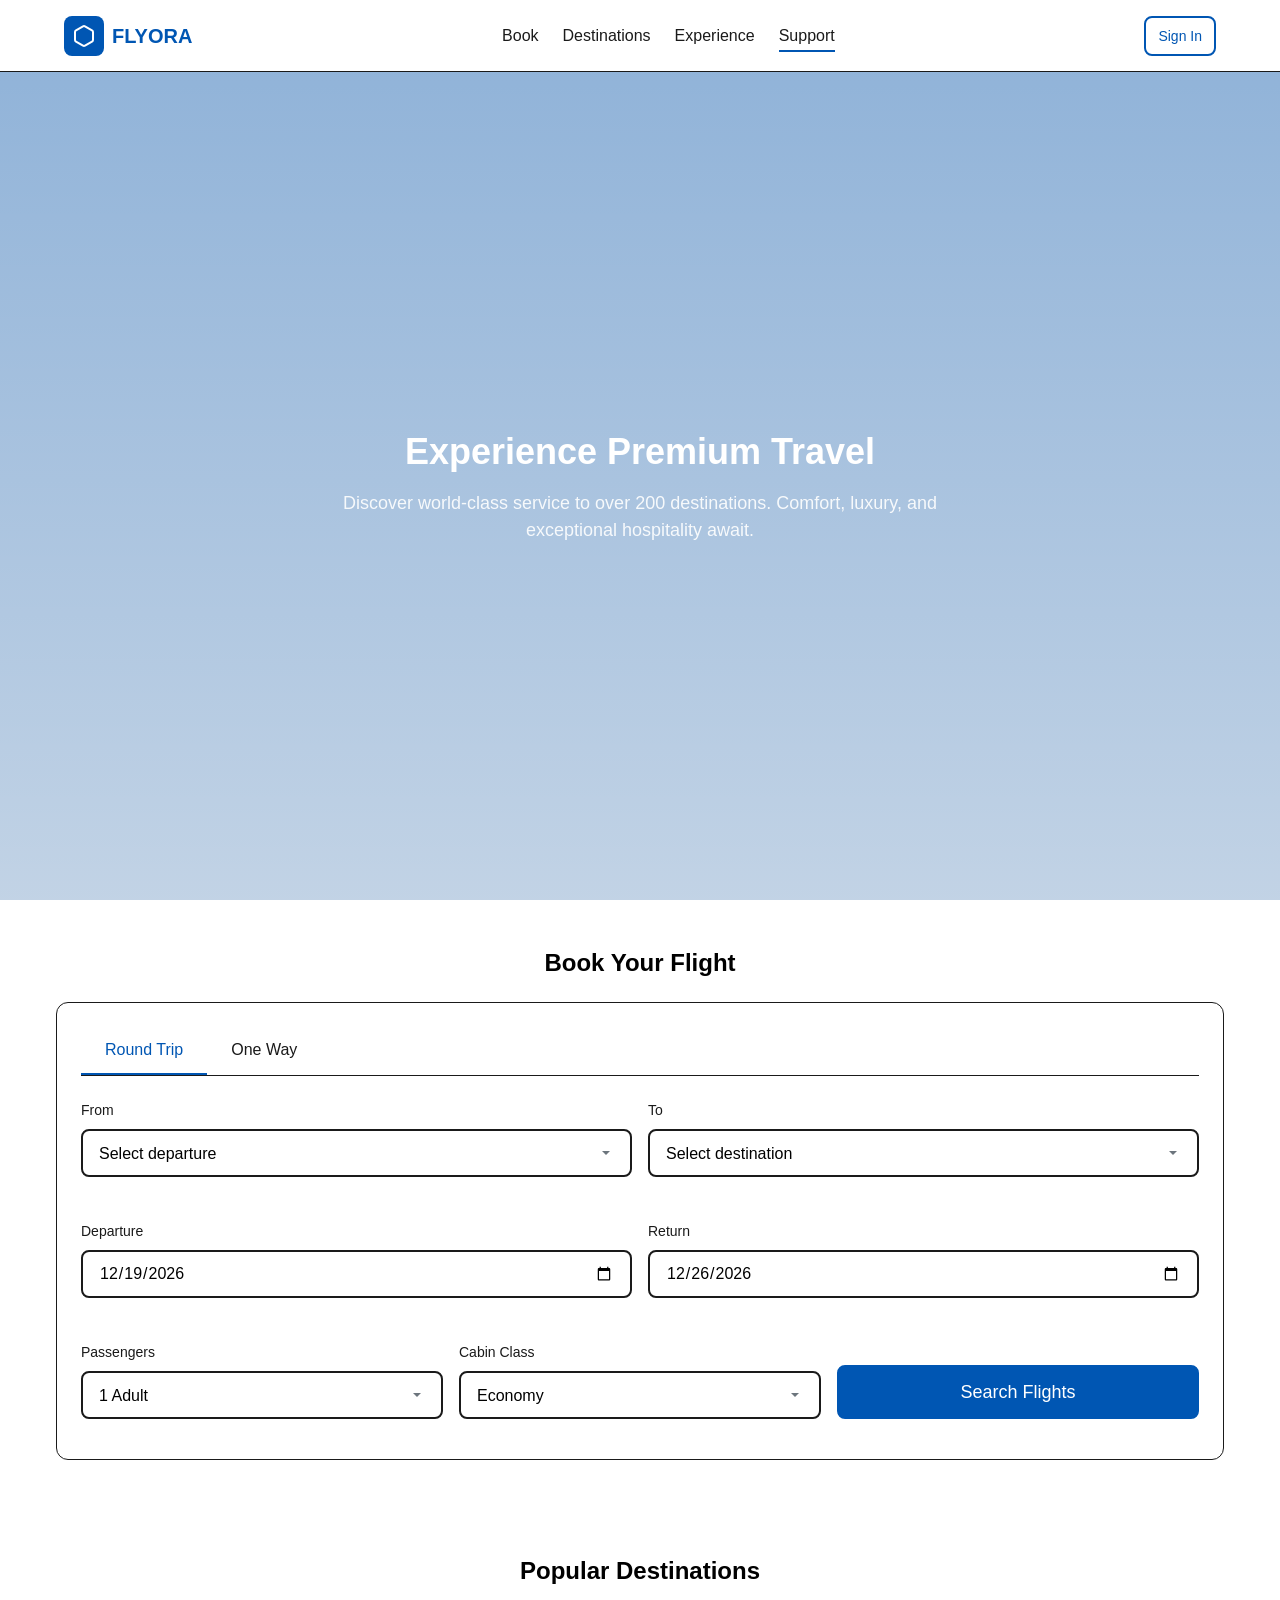
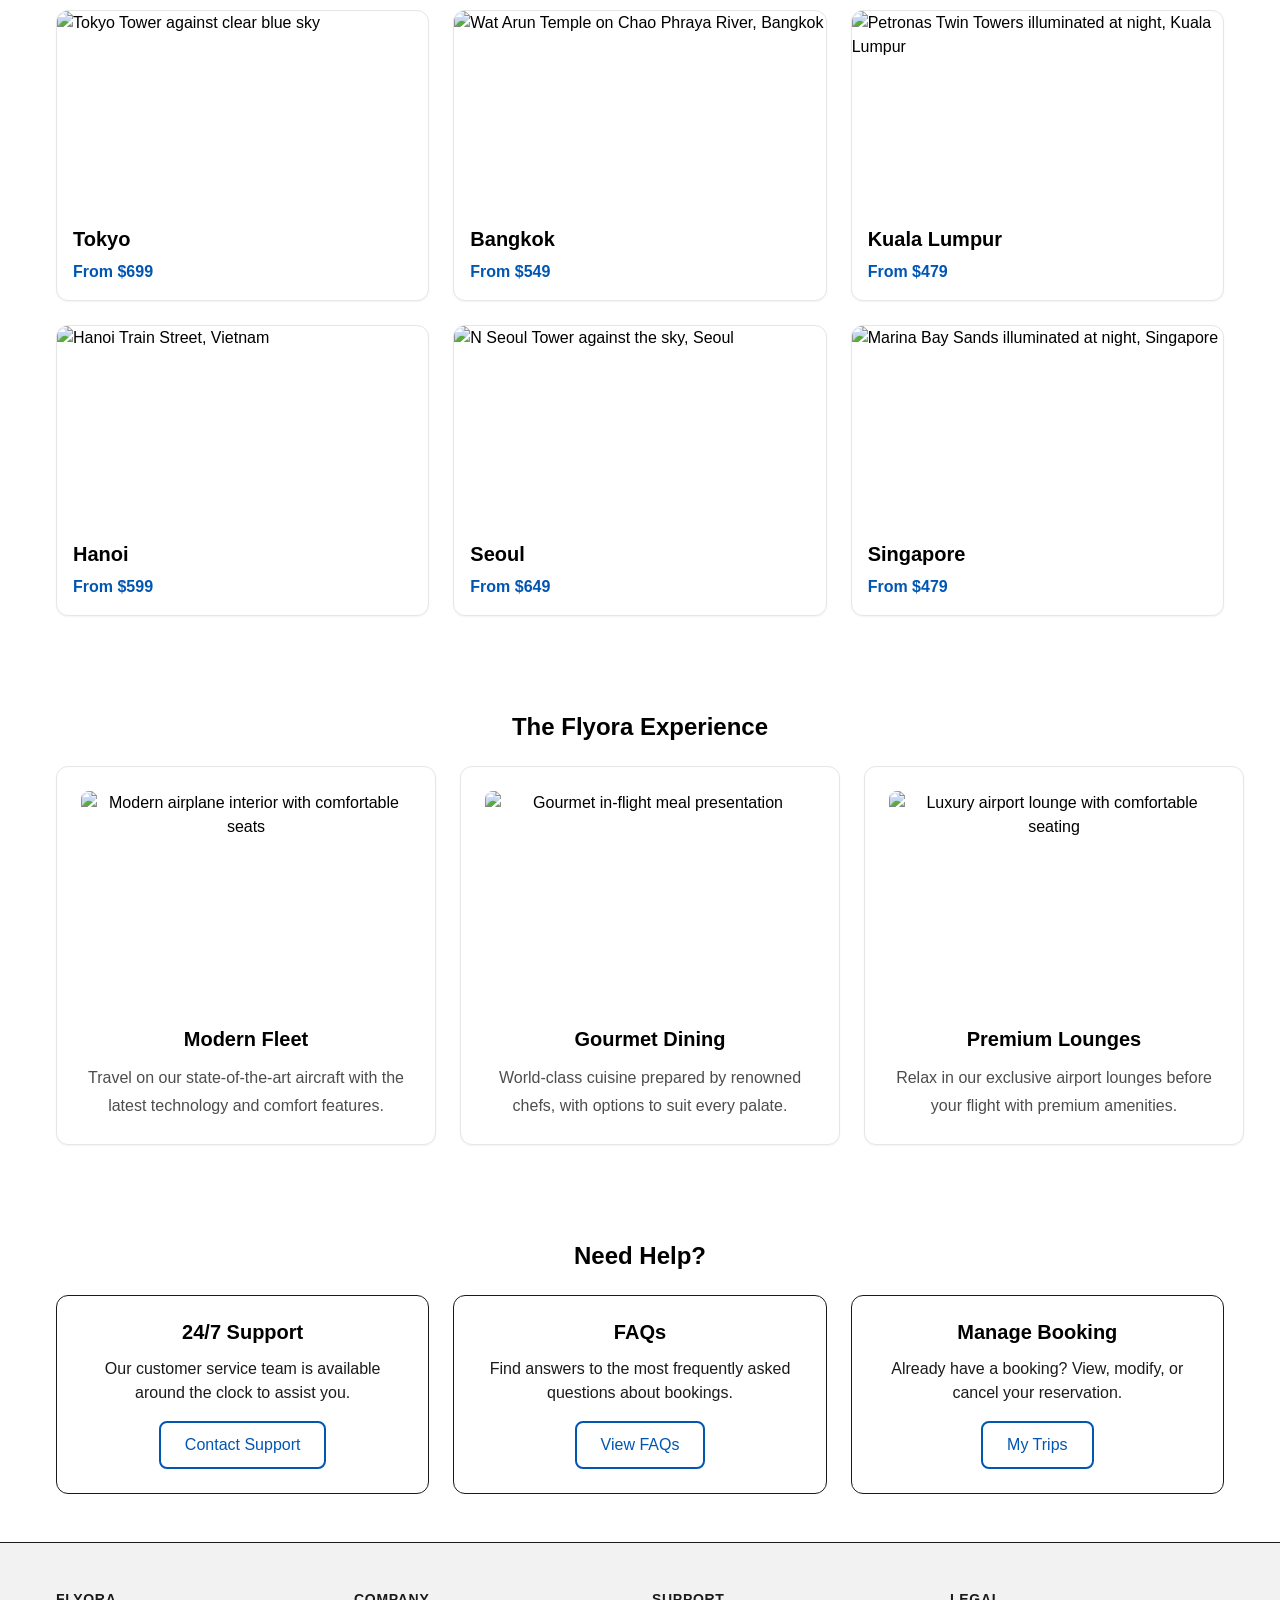
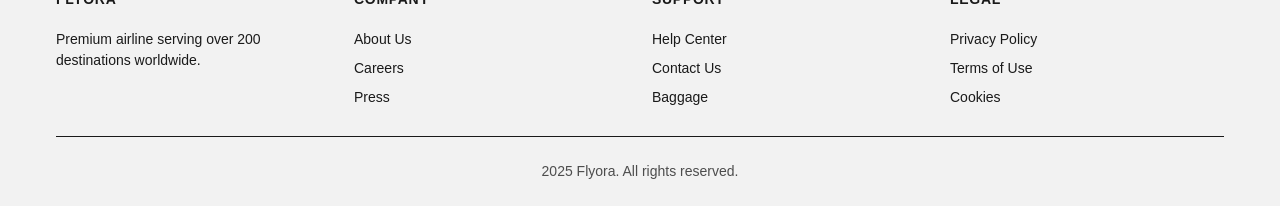
==== commit 4187ea44: "Add files via upload" ====
--- a/index.html
+++ b/index.html
@@ -1,375 +1,759 @@
 <!DOCTYPE html>
 <html lang="en">
+
 <head>
     <meta charset="UTF-8">
     <meta name="viewport" content="width=device-width, initial-scale=1.0">
     <meta name="description"
-        content="Flyora Airlines - Experience premium travel with comfort, luxury, and exceptional service to over 200 destinations worldwide. Book your flight today.">
-    <meta name="keywords" content="airline, flights, premium travel, business class, flight booking">
+        content="Flyora - Premium airline booking experience. Search and book flights to over 200 destinations worldwide.">
+    <meta name="theme-color" content="#0056b3">
+    <meta name="color-scheme" content="light">
     <title>Flyora - Premium Airline Experience</title>
-    <link
-        href="https://fonts.googleapis.com/css2?family=Montserrat:wght@400;500;600;700&family=Open+Sans:wght@400;500&display=swap"
-        rel="stylesheet">
-    <link rel="stylesheet" href="/CSS/style.css">
+
+    <link rel="icon" type="image/svg+xml"
+        href="data:image/svg+xml,%3Csvg xmlns='http://www.w3.org/2000/svg' viewBox='0 0 32 32'%3E%3Crect fill='%230056b3' width='32' height='32' rx='6'/%3E%3Ctext x='16' y='22' text-anchor='middle' fill='white' font-size='16' font-weight='bold'%3EF%3C/text%3E%3C/svg%3E">
+
+    <link rel="preload" as="image"
+        href="https://images.unsplash.com/photo-1529947327457-8f5cb53bc1b6?w=1920&h=1080&fit=crop">
+
+    <link rel="preconnect" href="https://fonts.googleapis.com">
+    <link rel="preconnect" href="https://fonts.gstatic.com" crossorigin>
+
+    <link rel="stylesheet" href="/css/reset.css">
+    <link rel="stylesheet" href="/css/variables.css">
+    <link rel="stylesheet" href="/css/base.css">
+    <link rel="stylesheet" href="/css/layout.css">
+    <link rel="stylesheet" href="/css/components.css">
+    <link rel="stylesheet" href="/css/utilities.css">
+    <link rel="stylesheet" href="/css/animations.css">
 </head>
+
 <body>
-    <!-- Skip Navigation Link — FIX: element was missing; only the CSS rule existed -->
-    <a class="skip-link" href="#main-content">Skip to main content</a>
-
-    <!-- Header & Navigation -->
-    <header class="header">
-        <div class="container">
-            <nav class="navbar" role="navigation" aria-label="Main navigation">
-                <div class="nav-brand">
-                    <a href="#" class="logo" aria-label="Flyora Airlines Home">
-                        <span class="logo-text">FLYORA</span>
-                    </a>
-                </div>
-
-                <!-- FIX: auth buttons moved out of <ul> — they are actions, not list nav items -->
-                <ul class="nav-menu" id="navMenu">
-                    <li class="nav-item"><a href="#home" class="nav-link">Home</a></li>
-                    <li class="nav-item"><a href="#booking" class="nav-link">Book</a></li>
-                    <li class="nav-item"><a href="#destinations" class="nav-link">Destinations</a></li>
-                    <li class="nav-item"><a href="#loyalty" class="nav-link">Loyalty</a></li>
-                    <li class="nav-item"><a href="#services" class="nav-link">Services</a></li>
-                    <li class="nav-item"><a href="#support" class="nav-link">Support</a></li>
+    <a href="#main-content" class="skip-link">Skip to main content</a>
+
+    <header class="header" role="banner">
+        <div class="header-inner">
+            <a href="index.html" class="brand" aria-label="Flyora - Go to homepage">
+                <span class="brand-logo" aria-hidden="true">
+                    <svg width="24" height="24" viewBox="0 0 24 24" fill="none" stroke="currentColor" stroke-width="2">
+                        <path
+                            d="M21 16V8a2 2 0 0 0-1-1.73l-7-4a2 2 0 0 0-2 0l-7 4A2 2 0 0 0 3 8v8a2 2 0 0 0 1 1.73l7 4a2 2 0 0 0 2 0l7-4A2 2 0 0 0 21 16z">
+                        </path>
+                    </svg>
+                </span>
+                <span class="brand-name">FLYORA</span>
+            </a>
+
+            <nav class="nav" aria-label="Main navigation">
+                <ul class="nav-list" id="main-nav">
+                    <li><a href="#book" class="nav-link" data-section="book">Book</a></li>
+                    <li><a href="#destinations" class="nav-link" data-section="destinations">Destinations</a></li>
+                    <li><a href="#experience" class="nav-link" data-section="experience">Experience</a></li>
+                    <li><a href="#support" class="nav-link" data-section="support">Support</a></li>
                 </ul>
-
-                <div class="nav-actions">
-                    <button class="btn btn-secondary" id="loginBtn"
-                        aria-label="Login to your account">Login</button>
-                    <button class="btn btn-primary" id="signupBtn"
-                        aria-label="Sign up for a new account">Sign Up</button>
-                </div>
-
-                <button class="hamburger" id="hamburger" aria-label="Toggle navigation menu"
-                    aria-expanded="false" aria-controls="navMenu">
-                    <span class="bar"></span>
-                    <span class="bar"></span>
-                    <span class="bar"></span>
+            </nav>
+
+            <div class="nav-backdrop" aria-hidden="true"></div>
+
+            <div class="header-actions">
+                <div class="auth-container">
+                    <button class="btn btn-secondary btn-small" type="button" id="auth-btn">Sign In</button>
+                    <div class="user-menu hidden" id="user-menu">
+                        <button class="user-menu-toggle" id="user-menu-toggle" aria-haspopup="true"
+                            aria-expanded="false" aria-label="User menu">
+                            <span class="user-avatar" id="user-avatar">DU</span>
+                            <svg width="12" height="12" viewBox="0 0 12 12" fill="none" stroke="currentColor"
+                                stroke-width="2" aria-hidden="true">
+                                <path d="M3 5l3 3 3-3" />
+                            </svg>
+                        </button>
+                        <div class="user-dropdown" id="user-dropdown" role="menu">
+                            <div class="user-dropdown-header">
+                                <span class="user-dropdown-name" id="user-display-name">User</span>
+                                <span class="user-dropdown-email" id="user-display-email">user@example.com</span>
+                            </div>
+                            <div class="user-dropdown-divider"></div>
+                            <button class="user-dropdown-item" id="sign-out-btn" role="menuitem">Sign Out</button>
+                        </div>
+                    </div>
+                </div>
+                <button class="hamburger" aria-label="Toggle navigation menu" aria-expanded="false"
+                    aria-controls="main-nav">
+                    <span></span>
+                    <span></span>
+                    <span></span>
                 </button>
-            </nav>
+            </div>
         </div>
     </header>
 
-    <!-- FIX: <main> landmark was entirely absent — required for a11y and document outline -->
-    <main id="main-content">
-
-        <!-- Hero Section -->
-        <section class="hero" id="home">
+    <main id="main-content" class="main" role="main">
+
+        <section class="hero" aria-labelledby="hero-title">
             <div class="container">
-                <div class="hero-content">
-                    <h1 class="hero-title">Experience Premium Travel</h1>
-                    <p class="hero-subtitle">Fly with comfort, luxury, and exceptional service to over
-                        200 destinations worldwide</p>
-                    <!-- FIX: removed inline onclick — JS uses data-scroll-to attribute -->
-                    <button class="btn btn-primary btn-large" data-scroll-to="booking">
-                        Book Your Flight
-                    </button>
-                </div>
+                <h1 id="hero-title" class="hero-title">Experience Premium Travel</h1>
+                <p class="hero-subtitle">Discover world-class service to over 200 destinations. Comfort, luxury, and
+                    exceptional hospitality await.</p>
             </div>
         </section>
 
-        <!-- Flight Search -->
-        <section class="flight-search" id="booking">
+        <section id="book" class="section" aria-labelledby="search-title">
             <div class="container">
-                <div class="search-container">
-                    <div class="search-tabs" role="tablist" aria-label="Flight search type">
-                        <button class="tab-btn active" data-tab="round-trip" role="tab"
-                            aria-selected="true" aria-controls="flight-search-panel">Round Trip</button>
-                        <button class="tab-btn" data-tab="one-way" role="tab"
-                            aria-selected="false" aria-controls="flight-search-panel">One Way</button>
-                        <button class="tab-btn" data-tab="multi-city" role="tab"
-                            aria-selected="false" aria-controls="flight-search-panel">Multi-City</button>
-                    </div>
-
-                    <form class="search-form" id="flightSearchForm" id="flight-search-panel"
-                        role="search" aria-label="Search for flights">
-                        <div class="form-row">
-                            <div class="form-group">
-                                <label for="from">From</label>
-                                <input type="text" id="from" placeholder="City or airport"
-                                    required aria-required="true" autocomplete="off">
-                            </div>
-                            <div class="form-group">
-                                <label for="to">To</label>
-                                <input type="text" id="to" placeholder="City or airport"
-                                    required aria-required="true" autocomplete="off">
-                            </div>
-                        </div>
-                        <div class="form-row">
-                            <div class="form-group">
-                                <label for="departure">Departure</label>
-                                <input type="date" id="departure" required aria-required="true">
-                            </div>
-                            <div class="form-group">
-                                <label for="return-date">Return</label>
-                                <!-- FIX: id "return" is a JS reserved word → renamed to "return-date" -->
-                                <input type="date" id="return-date">
-                            </div>
-                        </div>
-                        <div class="form-row">
-                            <div class="form-group">
-                                <label for="passengers">Passengers</label>
-                                <select id="passengers" aria-label="Select number of passengers">
-                                    <option value="1">1 Passenger</option>
-                                    <option value="2">2 Passengers</option>
-                                    <option value="3">3 Passengers</option>
-                                    <option value="4">4 Passengers</option>
-                                    <option value="5">5+ Passengers</option>
-                                </select>
-                            </div>
-                            <div class="form-group">
-                                <label for="travel-class">Class</label>
-                                <!-- FIX: id "class" is a JS reserved word → renamed to "travel-class" -->
-                                <select id="travel-class" aria-label="Select travel class">
-                                    <option value="economy">Economy</option>
-                                    <option value="premium">Premium Economy</option>
-                                    <option value="business">Business</option>
-                                    <option value="first">First Class</option>
-                                </select>
-                            </div>
-                        </div>
-                        <button type="submit" class="btn btn-primary btn-search">Search Flights</button>
+                <h2 id="search-title" class="section-title">Book Your Flight</h2>
+
+                <div class="card card-padding">
+                    <form id="flight-search">
+                        <div class="tabs-container mb-xl">
+                            <div class="tabs" role="tablist">
+                                <button type="button" class="tab tab-btn active" role="tab" aria-selected="true"
+                                    data-tab="round-trip">Round Trip</button>
+                                <button type="button" class="tab tab-btn" role="tab" aria-selected="false"
+                                    data-tab="one-way">One Way</button>
+                            </div>
+                        </div>
+
+                        <div class="search-form-grid">
+                            <div class="search-row">
+                                <div class="form-group">
+                                    <label for="origin" class="form-label">From</label>
+                                    <select id="origin" class="form-input form-select" required aria-required="true">
+                                        <option value="">Select departure</option>
+                                        <option value="JFK">New York (JFK)</option>
+                                        <option value="LAX">Los Angeles (LAX)</option>
+                                        <option value="SFO">San Francisco (SFO)</option>
+                                        <option value="ORD">Chicago (ORD)</option>
+                                        <option value="MIA">Miami (MIA)</option>
+                                        <option value="BOS">Boston (BOS)</option>
+                                        <option value="SEA">Seattle (SEA)</option>
+                                        <option value="LHR">London (LHR)</option>
+                                        <option value="CDG">Paris (CDG)</option>
+                                        <option value="FRA">Frankfurt (FRA)</option>
+                                        <option value="AMS">Amsterdam (AMS)</option>
+                                        <option value="NRT">Tokyo (NRT)</option>
+                                        <option value="SIN">Singapore (SIN)</option>
+                                        <option value="DXB">Dubai (DXB)</option>
+                                        <option value="SYD">Sydney (SYD)</option>
+                                    </select>
+                                    <span class="form-error" role="alert"></span>
+                                </div>
+
+                                <div class="form-group">
+                                    <label for="destination" class="form-label">To</label>
+                                    <select id="destination" class="form-input form-select" required
+                                        aria-required="true">
+                                        <option value="">Select destination</option>
+                                        <option value="JFK">New York (JFK)</option>
+                                        <option value="LAX">Los Angeles (LAX)</option>
+                                        <option value="SFO">San Francisco (SFO)</option>
+                                        <option value="ORD">Chicago (ORD)</option>
+                                        <option value="MIA">Miami (MIA)</option>
+                                        <option value="BOS">Boston (BOS)</option>
+                                        <option value="SEA">Seattle (SEA)</option>
+                                        <option value="LHR">London (LHR)</option>
+                                        <option value="CDG">Paris (CDG)</option>
+                                        <option value="FRA">Frankfurt (FRA)</option>
+                                        <option value="AMS">Amsterdam (AMS)</option>
+                                        <option value="NRT">Tokyo (NRT)</option>
+                                        <option value="SIN">Singapore (SIN)</option>
+                                        <option value="DXB">Dubai (DXB)</option>
+                                        <option value="SYD">Sydney (SYD)</option>
+                                    </select>
+                                    <span class="form-error" role="alert"></span>
+                                </div>
+                            </div>
+
+                            <div class="search-row">
+                                <div class="form-group">
+                                    <label for="departure-date" class="form-label">Departure</label>
+                                    <input type="date" id="departure-date" class="form-input" required
+                                        aria-required="true">
+                                    <span class="form-error" role="alert"></span>
+                                </div>
+
+                                <div class="form-group" id="return-field">
+                                    <label for="return-date" class="form-label">Return</label>
+                                    <input type="date" id="return-date" class="form-input" required
+                                        aria-required="true">
+                                    <span class="form-error" role="alert"></span>
+                                </div>
+                            </div>
+
+                            <div class="search-row-3">
+                                <div class="form-group">
+                                    <label for="passengers" class="form-label">Passengers</label>
+                                    <select id="passengers" class="form-input form-select">
+                                        <option value="1">1 Adult</option>
+                                        <option value="2">2 Adults</option>
+                                        <option value="3">3 Adults</option>
+                                        <option value="4">4 Adults</option>
+                                        <option value="5">5 Adults</option>
+                                    </select>
+                                </div>
+
+                                <div class="form-group">
+                                    <label for="cabin" class="form-label">Cabin Class</label>
+                                    <select id="cabin" class="form-input form-select">
+                                        <option value="economy">Economy</option>
+                                        <option value="premium">Premium Economy</option>
+                                        <option value="business">Business</option>
+                                        <option value="first">First Class</option>
+                                    </select>
+                                </div>
+
+                                <div class="form-group d-flex items-end">
+                                    <button type="submit" class="btn btn-primary btn-large w-full">Search
+                                        Flights</button>
+                                </div>
+                            </div>
+                        </div>
                     </form>
                 </div>
             </div>
         </section>
 
-        <!-- Destinations -->
-        <section class="destinations" id="destinations">
+        <section id="loading-state" class="section hidden" aria-labelledby="loading-title">
             <div class="container">
-                <h2 class="section-title">Popular Destinations</h2>
-                <div class="destinations-grid">
-
-                    <article class="destination-card">
-                        <div class="card-image">
-                            <!-- FIX: width/height attributes added to prevent layout shift (CLS) -->
-                            <img src="https://images.unsplash.com/photo-1513407030348-c983a97b98d8?ixlib=rb-4.0.3&auto=format&fit=crop&w=800&q=80"
-                                alt="Tokyo Tower illuminated at night in Tokyo"
-                                loading="lazy" width="800" height="534">
-                        </div>
-                        <div class="card-content">
+                <div class="loading-container">
+                    <div class="spinner spinner-large"></div>
+                    <p class="loading-text">Searching for the best flights...</p>
+                </div>
+            </div>
+        </section>
+
+        <section id="flight-results" class="section hidden" aria-labelledby="results-title">
+            <div class="container">
+                <div class="step-header">
+                    <h2 id="results-title" class="step-title">Available Flights</h2>
+                    <p class="step-subtitle">Select your preferred flight from the options below</p>
+                </div>
+
+                <div id="flights-list" class="flights-grid">
+                </div>
+
+                <div id="empty-state" class="empty-state hidden">
+                    <div class="empty-state-icon" aria-hidden="true">
+                        <svg width="64" height="64" viewBox="0 0 24 24" fill="none" stroke="currentColor"
+                            stroke-width="1.5">
+                            <path
+                                d="M21 16V8a2 2 0 0 0-1-1.73l-7-4a2 2 0 0 0-2 0l-7 4A2 2 0 0 0 3 8v8a2 2 0 0 0 1 1.73l7 4a2 2 0 0 0 2 0l7-4A2 2 0 0 0 21 16z">
+                            </path>
+                            <polyline points="3.27 6.96 12 12.01 20.73 6.96"></polyline>
+                            <line x1="12" y1="22.08" x2="12" y2="12"></line>
+                        </svg>
+                    </div>
+                    <h3 class="empty-state-title">No Flights Found</h3>
+                    <p class="empty-state-text">We couldn't find any flights matching your criteria. Please try
+                        adjusting your search.</p>
+                    <button type="button" class="btn btn-primary" id="modify-search-btn">Modify Search</button>
+                </div>
+            </div>
+        </section>
+
+        <section id="booking-flow" class="section hidden" aria-labelledby="booking-title">
+            <div class="booking-wrapper">
+                <div class="step-header">
+                    <h2 id="booking-title" class="step-title">Complete Your Booking</h2>
+                    <p class="step-subtitle">Follow the steps below to finalize your reservation</p>
+                </div>
+
+                <div class="booking-progress" role="navigation" aria-label="Booking progress">
+                    <div class="progress-step active" aria-current="step">
+                        <span class="progress-step-number">1</span>
+                        <span class="progress-step-label">Review</span>
+                    </div>
+                    <div class="progress-connector"></div>
+                    <div class="progress-step">
+                        <span class="progress-step-number">2</span>
+                        <span class="progress-step-label">Passengers</span>
+                    </div>
+                    <div class="progress-connector"></div>
+                    <div class="progress-step">
+                        <span class="progress-step-number">3</span>
+                        <span class="progress-step-label">Seats</span>
+                    </div>
+                    <div class="progress-connector"></div>
+                    <div class="progress-step">
+                        <span class="progress-step-number">4</span>
+                        <span class="progress-step-label">Payment</span>
+                    </div>
+                    <div class="progress-connector"></div>
+                    <div class="progress-step">
+                        <span class="progress-step-number">5</span>
+                        <span class="progress-step-label">Confirm</span>
+                    </div>
+                </div>
+
+                <div class="booking-wrapper-inner">
+                    <div class="booking-content">
+                        <div id="step-1" class="step-content active" role="region" aria-labelledby="step1-title">
+                            <h3 id="step1-title" class="step-title">Review Your Flight</h3>
+
+                            <div class="card card-padding mb-xl">
+                                <div class="flex flex-between items-center mb-lg">
+                                    <div>
+                                        <span class="badge badge-primary" id="flight-badge">Economy</span>
+                                    </div>
+                                    <span class="text-sm text-muted" id="flight-airline">Flyora Air</span>
+                                </div>
+
+                                <div class="flight-card-main border-0 p-0">
+                                    <div class="flight-time-block">
+                                        <div class="flight-time" id="review-departure-time">08:00</div>
+                                        <div class="flight-code" id="review-origin">JFK</div>
+                                    </div>
+                                    <div class="flight-duration-block">
+                                        <div class="flight-duration" id="review-duration">5h 30m</div>
+                                        <div class="flight-stops" id="review-stops">Nonstop</div>
+                                        <div class="flight-route-line">
+                                            <div class="route-line"></div>
+                                        </div>
+                                    </div>
+                                    <div class="flight-time-block">
+                                        <div class="flight-time" id="review-arrival-time">13:30</div>
+                                        <div class="flight-code" id="review-destination">LAX</div>
+                                    </div>
+                                </div>
+
+                                <hr class="my-xl">
+
+                                <div class="grid grid-2 gap-lg">
+                                    <div>
+                                        <p class="text-sm text-muted mb-xs">Departure Date</p>
+                                        <p class="font-medium" id="review-departure-date">-</p>
+                                    </div>
+                                    <div>
+                                        <p class="text-sm text-muted mb-xs">Return Date</p>
+                                        <p class="font-medium" id="review-return-date">-</p>
+                                    </div>
+                                </div>
+                            </div>
+
+                            <div class="card card-padding">
+                                <h4 class="mb-lg">Flight Details</h4>
+                                <div class="grid grid-2 gap-lg text-sm">
+                                    <div>
+                                        <p class="text-muted mb-xs">Flight Number</p>
+                                        <p class="font-medium" id="review-flight-number">FL1001</p>
+                                    </div>
+                                    <div>
+                                        <p class="text-muted mb-xs">Aircraft</p>
+                                        <p class="font-medium">Boeing 787 Dreamliner</p>
+                                    </div>
+                                    <div>
+                                        <p class="text-muted mb-xs">Baggage Allowance</p>
+                                        <p class="font-medium">1 carry-on + 2 checked bags</p>
+                                    </div>
+                                    <div>
+                                        <p class="text-muted mb-xs">In-flight Entertainment</p>
+                                        <p class="font-medium">Included</p>
+                                    </div>
+                                </div>
+                            </div>
+
+                            <div class="step-nav">
+                                <button type="button" class="btn btn-secondary btn-prev hidden" data-prev="1"
+                                    aria-label="Previous step">Back</button>
+                                <button type="button" class="btn btn-primary btn-next" data-next="2"
+                                    aria-label="Continue to passenger details">Continue</button>
+                            </div>
+                        </div>
+
+                        <div id="step-2" class="step-content" role="region" aria-labelledby="step2-title">
+                            <h3 id="step2-title" class="step-title">Passenger Details</h3>
+                            <p class="step-subtitle mb-xl">Please provide the following information for each passenger
+                            </p>
+
+                            <div id="passenger-forms">
+                            </div>
+
+                            <div class="step-nav">
+                                <button type="button" class="btn btn-secondary btn-prev" data-prev="1">Back</button>
+                                <button type="button" class="btn btn-primary btn-next" data-next="3">Continue</button>
+                            </div>
+                        </div>
+
+                        <div id="step-3" class="step-content" role="region" aria-labelledby="step3-title">
+                            <h3 id="step3-title" class="step-title">Select Your Seats</h3>
+                            <p class="step-subtitle mb-xl">Choose your preferred seat for a comfortable journey</p>
+
+                            <div class="seat-map-container">
+                                <div class="seat-legend">
+                                    <div class="seat-legend-item">
+                                        <div class="seat-legend-dot available"></div>
+                                        <span>Available</span>
+                                    </div>
+                                    <div class="seat-legend-item">
+                                        <div class="seat-legend-dot selected"></div>
+                                        <span>Selected</span>
+                                    </div>
+                                    <div class="seat-legend-item">
+                                        <div class="seat-legend-dot occupied"></div>
+                                        <span>Occupied</span>
+                                    </div>
+                                </div>
+
+                                <div class="cabin-section">
+                                    <h4 class="cabin-title">Economy Class - Rows 15-30</h4>
+                                    <div class="seats-grid" id="seat-map">
+                                        <div class="seat available" data-seat="A" data-row="15" tabindex="0"
+                                            role="button" aria-label="Seat 15A available">15A</div>
+                                        <div class="seat available" data-seat="B" data-row="15" tabindex="0"
+                                            role="button" aria-label="Seat 15B available">15B</div>
+                                        <div class="seat available" data-seat="C" data-row="15" tabindex="0"
+                                            role="button" aria-label="Seat 15C available">15C</div>
+                                        <div class="seat available" data-seat="D" data-row="15" tabindex="0"
+                                            role="button" aria-label="Seat 15D available">15D</div>
+                                        <div class="seat available" data-seat="E" data-row="15" tabindex="0"
+                                            role="button" aria-label="Seat 15E available">15E</div>
+                                        <div class="seat available" data-seat="F" data-row="15" tabindex="0"
+                                            role="button" aria-label="Seat 15F available">15F</div>
+
+                                        <div class="seat available" data-seat="A" data-row="16" tabindex="0"
+                                            role="button" aria-label="Seat 16A available">16A</div>
+                                        <div class="seat occupied" data-seat="B" data-row="16" tabindex="0"
+                                            aria-label="Seat 16B occupied">16B</div>
+                                        <div class="seat available" data-seat="C" data-row="16" tabindex="0"
+                                            role="button" aria-label="Seat 16C available">16C</div>
+                                        <div class="seat available" data-seat="D" data-row="16" tabindex="0"
+                                            role="button" aria-label="Seat 16D available">16D</div>
+                                        <div class="seat occupied" data-seat="E" data-row="16" tabindex="0"
+                                            aria-label="Seat 16E occupied">16E</div>
+                                        <div class="seat available" data-seat="F" data-row="16" tabindex="0"
+                                            role="button" aria-label="Seat 16F available">16F</div>
+
+                                        <div class="seat available" data-seat="A" data-row="17" tabindex="0"
+                                            role="button" aria-label="Seat 17A available">17A</div>
+                                        <div class="seat available" data-seat="B" data-row="17" tabindex="0"
+                                            role="button" aria-label="Seat 17B available">17B</div>
+                                        <div class="seat occupied" data-seat="C" data-row="17" tabindex="0"
+                                            aria-label="Seat 17C occupied">17C</div>
+                                        <div class="seat occupied" data-seat="D" data-row="17" tabindex="0"
+                                            aria-label="Seat 17D occupied">17D</div>
+                                        <div class="seat available" data-seat="E" data-row="17" tabindex="0"
+                                            role="button" aria-label="Seat 17E available">17E</div>
+                                        <div class="seat available" data-seat="F" data-row="17" tabindex="0"
+                                            role="button" aria-label="Seat 17F available">17F</div>
+
+                                        <div class="seat available" data-seat="A" data-row="18" tabindex="0"
+                                            role="button" aria-label="Seat 18A available">18A</div>
+                                        <div class="seat available" data-seat="B" data-row="18" tabindex="0"
+                                            role="button" aria-label="Seat 18B available">18B</div>
+                                        <div class="seat available" data-seat="C" data-row="18" tabindex="0"
+                                            role="button" aria-label="Seat 18C available">18C</div>
+                                        <div class="seat available" data-seat="D" data-row="18" tabindex="0"
+                                            role="button" aria-label="Seat 18D available">18D</div>
+                                        <div class="seat available" data-seat="E" data-row="18" tabindex="0"
+                                            role="button" aria-label="Seat 18E available">18E</div>
+                                        <div class="seat available" data-seat="F" data-row="18" tabindex="0"
+                                            role="button" aria-label="Seat 18F available">18F</div>
+
+                                        <div class="seat available" data-seat="A" data-row="19" tabindex="0"
+                                            role="button" aria-label="Seat 19A available">19A</div>
+                                        <div class="seat available" data-seat="B" data-row="19" tabindex="0"
+                                            role="button" aria-label="Seat 19B available">19B</div>
+                                        <div class="seat available" data-seat="C" data-row="19" tabindex="0"
+                                            role="button" aria-label="Seat 19C available">19C</div>
+                                        <div class="seat available" data-seat="D" data-row="19" tabindex="0"
+                                            role="button" aria-label="Seat 19D available">19D</div>
+                                        <div class="seat available" data-seat="E" data-row="19" tabindex="0"
+                                            role="button" aria-label="Seat 19E available">19E</div>
+                                        <div class="seat available" data-seat="F" data-row="19" tabindex="0"
+                                            role="button" aria-label="Seat 19F available">19F</div>
+                                    </div>
+                                </div>
+                            </div>
+
+                            <div class="card card-padding mt-xl">
+                                <p class="text-sm text-muted mb-sm">Selected Seats:</p>
+                                <p id="selected-seats-display" class="font-medium">No seats selected</p>
+                            </div>
+
+                            <div class="step-nav">
+                                <button type="button" class="btn btn-secondary btn-prev" data-prev="2">Back</button>
+                                <button type="button" class="btn btn-primary btn-next" data-next="4">Continue</button>
+                            </div>
+                        </div>
+
+                        <div id="step-4" class="step-content" role="region" aria-labelledby="step4-title">
+                            <h3 id="step4-title" class="step-title">Payment</h3>
+                            <p class="step-subtitle mb-xl">Enter your payment details to complete the booking</p>
+
+                            <div class="card card-padding">
+                                <form id="payment-form" data-validate>
+                                    <div class="form-group">
+                                        <label for="card-number" class="form-label">Card Number</label>
+                                        <input type="text" id="card-number" class="form-input" required
+                                            placeholder="1234 5678 9012 3456" maxlength="19" autocomplete="cc-number">
+                                        <span class="form-error" role="alert"></span>
+                                    </div>
+
+                                    <div class="grid grid-2 gap-lg">
+                                        <div class="form-group">
+                                            <label for="card-expiry" class="form-label">Expiry Date</label>
+                                            <input type="text" id="card-expiry" class="form-input" required
+                                                placeholder="MM/YY" maxlength="5" autocomplete="cc-exp">
+                                            <span class="form-error" role="alert"></span>
+                                        </div>
+                                        <div class="form-group">
+                                            <label for="card-cvv" class="form-label">CVV</label>
+                                            <input type="text" id="card-cvv" class="form-input" required
+                                                placeholder="123" maxlength="4" autocomplete="cc-csc">
+                                            <span class="form-error" role="alert"></span>
+                                        </div>
+                                    </div>
+
+                                    <div class="form-group">
+                                        <label for="card-name" class="form-label">Name on Card</label>
+                                        <input type="text" id="card-name" class="form-input" required
+                                            placeholder="John Doe" autocomplete="cc-name">
+                                        <span class="form-error" role="alert"></span>
+                                    </div>
+
+                                    <div class="alert alert-info mb-xl">
+                                        <p class="text-sm">Your payment information is encrypted and secure. We never
+                                            store your full card details.</p>
+                                    </div>
+                                </form>
+                            </div>
+
+                            <div class="step-nav">
+                                <button type="button" class="btn btn-secondary btn-prev" data-prev="3">Back</button>
+                                <button type="button" class="btn btn-primary btn-next" data-next="5"
+                                    id="confirm-payment-btn">Complete Booking</button>
+                            </div>
+                        </div>
+
+                        <div id="step-5" class="step-content" role="region" aria-labelledby="step5-title">
+                            <div class="success-screen">
+                                <div class="success-icon" aria-hidden="true">
+                                    <svg width="48" height="48" viewBox="0 0 24 24" fill="none" stroke="currentColor"
+                                        stroke-width="2">
+                                        <polyline points="20 6 9 17 4 12"></polyline>
+                                    </svg>
+                                </div>
+
+                                <h3 id="step5-title" class="success-title">Booking Confirmed!</h3>
+                                <p class="success-text">Your flight has been successfully booked. A confirmation email
+                                    has been sent to your registered email address.</p>
+
+                                <div class="ticket-card" id="booking-ticket">
+                                    <div class="ticket-header">
+                                        <div class="brand flex items-center gap-sm text-white">
+                                            <svg width="24" height="24" viewBox="0 0 24 24" fill="none"
+                                                stroke="currentColor" stroke-width="2">
+                                                <path
+                                                    d="M21 16V8a2 2 0 0 0-1-1.73l-7-4a2 2 0 0 0-2 0l-7 4A2 2 0 0 0 3 8v8a2 2 0 0 0 1 1.73l7 4a2 2 0 0 0 2 0l7-4A2 2 0 0 0 21 16z">
+                                                </path>
+                                            </svg>
+                                            <span>FLYORA</span>
+                                        </div>
+                                        <p class="text-sm mt-sm opacity-75">Electronic Ticket</p>
+                                    </div>
+
+                                    <div class="ticket-body">
+                                        <div class="text-center mb-xl">
+                                            <p class="text-sm text-muted mb-xs">Booking Reference</p>
+                                            <p class="text-2xl font-bold text-primary" id="booking-ref">FLY123456</p>
+                                        </div>
+
+                                        <div class="ticket-details">
+                                            <div class="ticket-detail">
+                                                <p class="ticket-detail-label">From</p>
+                                                <p class="ticket-detail-value" id="ticket-origin">JFK</p>
+                                            </div>
+                                            <div class="ticket-detail">
+                                                <p class="ticket-detail-label">To</p>
+                                                <p class="ticket-detail-value" id="ticket-destination">LAX</p>
+                                            </div>
+                                            <div class="ticket-detail">
+                                                <p class="ticket-detail-label">Date</p>
+                                                <p class="ticket-detail-value" id="ticket-date">-</p>
+                                            </div>
+                                            <div class="ticket-detail">
+                                                <p class="ticket-detail-label">Passengers</p>
+                                                <p class="ticket-detail-value" id="ticket-passengers">1</p>
+                                            </div>
+                                        </div>
+                                    </div>
+
+                                    <div class="ticket-footer">
+                                        <p>Please arrive at the airport at least 3 hours before departure</p>
+                                    </div>
+                                </div>
+
+                                <div class="flex gap-lg justify-center mt-xl">
+                                    <button type="button" class="btn btn-secondary" id="print-ticket-btn">Print
+                                        Ticket</button>
+                                    <button type="button" class="btn btn-primary" id="book-another-btn">Book Another
+                                        Flight</button>
+                                </div>
+                            </div>
+                        </div>
+                    </div>
+
+                    <aside class="sidebar" aria-label="Booking summary">
+                        <h3 class="sidebar-title">Booking Summary</h3>
+
+                        <div class="booking-summary">
+                            <div class="summary-row">
+                                <span class="summary-label">Route</span>
+                                <span class="summary-value" id="summary-origin">-</span>
+                            </div>
+                            <div class="summary-row">
+                                <span class="summary-label">Destination</span>
+                                <span class="summary-value" id="summary-destination">-</span>
+                            </div>
+                            <div class="summary-row">
+                                <span class="summary-label">Departure</span>
+                                <span class="summary-value" id="summary-departure">-</span>
+                            </div>
+                            <div class="summary-row">
+                                <span class="summary-label">Return</span>
+                                <span class="summary-value" id="summary-return">-</span>
+                            </div>
+                            <div class="summary-row">
+                                <span class="summary-label">Passengers</span>
+                                <span class="summary-value" id="summary-passengers">1</span>
+                            </div>
+                            <div class="summary-row">
+                                <span class="summary-label">Class</span>
+                                <span class="summary-value" id="summary-class">Economy</span>
+                            </div>
+
+                            <hr class="summary-divider">
+
+                            <div class="summary-row summary-total">
+                                <span class="summary-label">Total</span>
+                                <span class="summary-value text-primary" id="summary-total">$0</span>
+                            </div>
+                        </div>
+                    </aside>
+                </div>
+            </div>
+        </section>
+
+        <section id="destinations" class="section" aria-labelledby="destinations-title">
+            <div class="container">
+                <h2 id="destinations-title" class="section-title">Popular Destinations</h2>
+
+                <div class="grid grid-3 gap-xl">
+                    <article class="card">
+                        <img src="https://images.unsplash.com/photo-1683998083736-afba1f5c7008?q=80&w=1170&auto=format&fit=crop&ixlib=rb-4.1.0&ixid=M3wxMjA3fDB8MHxwaG90by1wYWdlfHx8fGVufDB8fHx8fA%3D%3D"
+                            alt="Tokyo Tower against clear blue sky" loading="lazy" width="600" height="400">
+                        <div class="card-body">
                             <h3>Tokyo</h3>
-                            <p>From $699</p>
-                            <button class="btn btn-secondary"
-                                aria-label="Explore flights to Tokyo">Explore</button>
+                            <p class="text-secondary">From $699</p>
                         </div>
                     </article>
 
-                    <article class="destination-card">
-                        <div class="card-image">
-                            <img src="https://images.unsplash.com/photo-1596422846543-75c6fc197f07?ixlib=rb-4.0.3&auto=format&fit=crop&w=800&q=80"
-                                alt="Wat Arun Temple at sunset in Bangkok"
-                                loading="lazy" width="800" height="534">
-                        </div>
-                        <div class="card-content">
+                    <article class="card">
+                        <img src="https://images.unsplash.com/photo-1613672803979-a6edfc5a179b?q=80&w=1170&auto=format&fit=crop&ixlib=rb-4.1.0&ixid=M3wxMjA3fDB8MHxwaG90by1wYWdlfHx8fGVufDB8fHx8fA%3D%3D"
+                            alt="Wat Arun Temple on Chao Phraya River, Bangkok" loading="lazy" width="600" height="400">
+                        <div class="card-body">
                             <h3>Bangkok</h3>
-                            <p>From $349</p>
-                            <button class="btn btn-secondary"
-                                aria-label="Explore flights to Bangkok">Explore</button>
+                            <p class="text-secondary">From $549</p>
                         </div>
                     </article>
 
-                    <article class="destination-card">
-                        <div class="card-image">
-                            <img src="https://images.unsplash.com/photo-1565967511849-76a60a516170?ixlib=rb-4.0.3&auto=format&fit=crop&w=800&q=80"
-                                alt="Marina Bay Sands hotel and skyline in Singapore"
-                                loading="lazy" width="800" height="534">
-                        </div>
-                        <div class="card-content">
+                    <article class="card">
+                        <img src="https://images.unsplash.com/photo-1732070090529-b835e5ddefb2?q=80&w=1170&auto=format&fit=crop&ixlib=rb-4.1.0&ixid=M3wxMjA3fDB8MHxwaG90by1wYWdlfHx8fGVufDB8fHx8fA%3D%3D"
+                            alt="Petronas Twin Towers illuminated at night, Kuala Lumpur" loading="lazy" width="600"
+                            height="400">
+                        <div class="card-body">
+                            <h3>Kuala Lumpur</h3>
+                            <p class="text-secondary">From $479</p>
+                        </div>
+                    </article>
+
+                    <article class="card">
+                        <img src="https://images.unsplash.com/photo-1555921015-5532091f6026?q=80&w=1170&auto=format&fit=crop&ixlib=rb-4.1.0&ixid=M3wxMjA3fDB8MHxwaG90by1wYWdlfHx8fGVufDB8fHx8fA%3D%3D"
+                            alt="Hanoi Train Street, Vietnam" loading="lazy" width="600" height="400">
+                        <div class="card-body">
+                            <h3>Hanoi</h3>
+                            <p class="text-secondary">From $599</p>
+                        </div>
+                    </article>
+
+                    <article class="card">
+                        <img src="https://images.unsplash.com/photo-1685761341534-b155d516eb80?q=80&w=1178&auto=format&fit=crop&ixlib=rb-4.1.0&ixid=M3wxMjA3fDB8MHxwaG90by1wYWdlfHx8fGVufDB8fHx8fA%3D%3D"
+                            alt="N Seoul Tower against the sky, Seoul" loading="lazy" width="600" height="400">
+                        <div class="card-body">
+                            <h3>Seoul</h3>
+                            <p class="text-secondary">From $649</p>
+                        </div>
+                    </article>
+
+                    <article class="card">
+                        <img src="https://images.unsplash.com/photo-1701025035679-074fefd88e73?q=80&w=1170&auto=format&fit=crop&ixlib=rb-4.1.0&ixid=M3wxMjA3fDB8MHxwaG90by1wYWdlfHx8fGVufDB8fHx8fA%3D%3D"
+                            alt="Marina Bay Sands illuminated at night, Singapore" loading="lazy" width="600"
+                            height="400">
+                        <div class="card-body">
                             <h3>Singapore</h3>
-                            <p>From $479</p>
-                            <button class="btn btn-secondary"
-                                aria-label="Explore flights to Singapore">Explore</button>
+                            <p class="text-secondary">From $479</p>
                         </div>
                     </article>
-
-                    <article class="destination-card">
-                        <div class="card-image">
-                            <img src="https://images.unsplash.com/photo-1508062878650-88b52897f298?ixlib=rb-4.0.3&auto=format&fit=crop&w=800&q=80"
-                                alt="Petronas Twin Towers illuminated at night in Kuala Lumpur"
-                                loading="lazy" width="800" height="534">
-                        </div>
-                        <div class="card-content">
-                            <h3>Kuala Lumpur</h3>
-                            <p>From $429</p>
-                            <button class="btn btn-secondary"
-                                aria-label="Explore flights to Kuala Lumpur">Explore</button>
-                        </div>
-                    </article>
-
-                    <article class="destination-card">
-                        <div class="card-image">
-                            <img src="https://images.unsplash.com/photo-1508804185872-d7badad00f7d?ixlib=rb-4.0.3&auto=format&fit=crop&w=800&q=80"
-                                alt="The Great Wall of China winding through mountains near Beijing"
-                                loading="lazy" width="800" height="534">
-                        </div>
-                        <div class="card-content">
-                            <h3>Beijing</h3>
-                            <p>From $449</p>
-                            <button class="btn btn-secondary"
-                                aria-label="Explore flights to Beijing">Explore</button>
-                        </div>
-                    </article>
-
-                    <article class="destination-card">
-                        <div class="card-image">
-                            <img src="https://images.unsplash.com/photo-1534274867514-d5b47ef89ed7?ixlib=rb-4.0.3&auto=format&fit=crop&w=800&q=80"
-                                alt="N Seoul Tower on Namsan Mountain overlooking Seoul cityscape"
-                                loading="lazy" width="800" height="534">
-                        </div>
-                        <div class="card-content">
-                            <h3>Seoul</h3>
-                            <p>From $599</p>
-                            <button class="btn btn-secondary"
-                                aria-label="Explore flights to Seoul">Explore</button>
-                        </div>
-                    </article>
-
                 </div>
             </div>
         </section>
 
-        <!-- Services -->
-        <section class="services" id="services">
+        <section id="experience" class="section" aria-labelledby="experience-title">
             <div class="container">
-                <h2 class="section-title">Our Premium Services</h2>
-                <div class="services-grid">
-
-                    <article class="service-card">
-                        <div class="service-image">
-                            <img src="https://images.unsplash.com/photo-1566073771259-6a8506099945?ixlib=rb-4.0.3&auto=format&fit=crop&w=800&q=80"
-                                alt="Luxury airport lounge with comfortable seating"
-                                loading="lazy" width="800" height="534">
-                        </div>
-                        <h3>Luxury Lounges</h3>
-                        <p>Relax in our exclusive airport lounges with premium amenities, gourmet food,
-                            and dedicated service</p>
-                    </article>
-
-                    <article class="service-card">
-                        <div class="service-image">
-                            <img src="https://images.unsplash.com/photo-1556386737-ae9b1e8faa12?ixlib=rb-4.0.3&auto=format&fit=crop&w=800&q=80"
-                                alt="Business class lie-flat seats"
-                                loading="lazy" width="800" height="534">
-                        </div>
-                        <h3>Lie-Flat Seats</h3>
-                        <p>Experience ultimate comfort with our fully flat beds in business class for
-                            restful sleep</p>
-                    </article>
-
-                    <article class="service-card">
-                        <div class="service-image">
-                            <img src="https://images.unsplash.com/photo-1565299624946-b28f40a0ca4b?ixlib=rb-4.0.3&auto=format&fit=crop&w=800&q=80"
-                                alt="Gourmet airline meal presentation"
-                                loading="lazy" width="800" height="534">
-                        </div>
+                <h2 id="experience-title" class="section-title">The Flyora Experience</h2>
+
+                <div class="grid grid-3 gap-xl">
+                    <div class="feature-card">
+                        <img src="https://images.unsplash.com/photo-1653160354439-8b56e2f1f4b4?q=80&w=1154&auto=format&fit=crop&ixlib=rb-4.1.0&ixid=M3wxMjA3fDB8MHxwaG90by1wYWdlfHx8fGVufDB8fHx8fA%3D%3D"
+                            alt="Modern airplane interior with comfortable seats" loading="lazy" width="600"
+                            height="400" class="">
+                        <h3>Modern Fleet</h3>
+                        <p class="text-secondary">Travel on our state-of-the-art aircraft with the latest technology and
+                            comfort features.</p>
+                    </div>
+
+                    <div class="feature-card">
+                        <img src="https://images.unsplash.com/photo-1775883376447-655984a514bd?q=80&w=1139&auto=format&fit=crop&ixlib=rb-4.1.0&ixid=M3wxMjA3fDB8MHxwaG90by1wYWdlfHx8fGVufDB8fHx8fA%3D%3D"
+                            alt="Gourmet in-flight meal presentation" loading="lazy" width="600" height="400" class="">
                         <h3>Gourmet Dining</h3>
-                        <p>Enjoy chef-curated meals with fine wines and champagne served on premium
-                            china</p>
-                    </article>
-
-                    <article class="service-card">
-                        <div class="service-image">
-                            <img src="https://images.unsplash.com/photo-1571019613454-1cb2f99b2d8b?ixlib=rb-4.0.3&auto=format&fit=crop&w=800&q=80"
-                                alt="In-flight entertainment system"
-                                loading="lazy" width="800" height="534">
-                        </div>
-                        <h3>Entertainment</h3>
-                        <p>Access thousands of movies, shows and music on your personal
-                            high-definition screen</p>
-                    </article>
-
-                    <article class="service-card">
-                        <div class="service-image">
-                            <img src="https://images.unsplash.com/photo-1544620347-c4fd4a3d5957?ixlib=rb-4.0.3&auto=format&fit=crop&w=800&q=80"
-                                alt="Luxury airport transfer vehicle"
-                                loading="lazy" width="800" height="534">
-                        </div>
-                        <h3>Premium Transfers</h3>
-                        <p>Luxury airport transfers with dedicated chauffeur service in premium
-                            vehicles</p>
-                    </article>
-
-                    <article class="service-card">
-                        <div class="service-image">
-                            <img src="https://images.unsplash.com/photo-1565689228864-2c3d63f83f81?ixlib=rb-4.0.3&auto=format&fit=crop&w=800&q=80"
-                                alt="Business class workstation"
-                                loading="lazy" width="800" height="534">
-                        </div>
-                        <h3>Business Facilities</h3>
-                        <p>In-flight workstations, power outlets, and high-speed connectivity for
-                            productive travel</p>
-                    </article>
-
+                        <p class="text-secondary">World-class cuisine prepared by renowned chefs, with options to suit
+                            every palate.</p>
+                    </div>
+
+                    <div class="feature-card">
+                        <img src="https://images.unsplash.com/photo-1588855273181-f35eb14ce38a?q=80&w=1243&auto=format&fit=crop&ixlib=rb-4.1.0&ixid=M3wxMjA3fDB8MHxwaG90by1wYWdlfHx8fGVufDB8fHx8fA%3D%3D"
+                            alt="Luxury airport lounge with comfortable seating" loading="lazy" width="600" height="400"
+                            class="">
+                        <h3>Premium Lounges</h3>
+                        <p class="text-secondary">Relax in our exclusive airport lounges before your flight with premium
+                            amenities.</p>
+                    </div>
                 </div>
             </div>
         </section>
 
-        <!-- Loyalty Program -->
-        <section class="loyalty" id="loyalty">
+        <section id="support" class="section" aria-labelledby="support-title">
             <div class="container">
-                <h2 class="section-title">Flyora Rewards</h2>
-                <div class="loyalty-content">
-                    <div class="loyalty-text">
-                        <p>Join our loyalty program and earn miles on every flight. Enjoy exclusive
-                            benefits, priority services, and access to premium experiences.</p>
-                        <ul class="benefits-list">
-                            <li>Earn miles on every flight</li>
-                            <li>Priority check-in and boarding</li>
-                            <li>Extra baggage allowance</li>
-                            <li>Access to exclusive lounges</li>
-                            <li>Complimentary upgrades</li>
-                            <li>Flexible reward redemption</li>
-                        </ul>
-                        <button class="btn btn-primary">Join Now</button>
-                    </div>
-                    <div class="loyalty-visual">
-                        <div class="tier-cards">
-                            <article class="tier-card bronze">
-                                <div class="tier-overlay"></div>
-                                <div class="tier-content">
-                                    <h4>Bronze</h4>
-                                    <p>From 10,000 miles</p>
-                                    <ul class="tier-benefits">
-                                        <li>Priority check-in</li>
-                                        <li>Extra 10kg baggage</li>
-                                        <li>Lounge access (discounted)</li>
-                                    </ul>
-                                </div>
-                            </article>
-
-                            <article class="tier-card silver">
-                                <div class="tier-overlay"></div>
-                                <div class="tier-content">
-                                    <h4>Silver</h4>
-                                    <p>From 25,000 miles</p>
-                                    <ul class="tier-benefits">
-                                        <li>All Bronze benefits</li>
-                                        <li>Priority boarding</li>
-                                        <li>Extra 20kg baggage</li>
-                                        <li>Complimentary lounge access</li>
-                                    </ul>
-                                </div>
-                            </article>
-
-                            <article class="tier-card gold">
-                                <div class="tier-overlay"></div>
-                                <div class="tier-content">
-                                    <h4>Gold</h4>
-                                    <p>From 50,000 miles</p>
-                                    <ul class="tier-benefits">
-                                        <li>All Silver benefits</li>
-                                        <li>Complimentary upgrades</li>
-                                        <li>Extra 30kg baggage</li>
-                                        <li>Fast track security</li>
-                                        <li>Premium lounge access</li>
-                                    </ul>
-                                </div>
-                            </article>
-                        </div>
+                <h2 id="support-title" class="section-title">Need Help?</h2>
+
+                <div class="grid grid-3 gap-xl">
+                    <div class="card card-padding text-center">
+                        <h4 class="mb-md">24/7 Support</h4>
+                        <p class="text-secondary mb-lg">Our customer service team is available around the clock to
+                            assist you.</p>
+                        <button type="button" class="btn btn-secondary">Contact Support</button>
+                    </div>
+
+                    <div class="card card-padding text-center">
+                        <h4 class="mb-md">FAQs</h4>
+                        <p class="text-secondary mb-lg">Find answers to the most frequently asked questions about
+                            bookings.</p>
+                        <button type="button" class="btn btn-secondary">View FAQs</button>
+                    </div>
+
+                    <div class="card card-padding text-center">
+                        <h4 class="mb-md">Manage Booking</h4>
+                        <p class="text-secondary mb-lg">Already have a booking? View, modify, or cancel your
+                            reservation.</p>
+                        <button type="button" class="btn btn-secondary">My Trips</button>
                     </div>
                 </div>
             </div>
@@ -377,117 +761,150 @@
 
     </main>
 
-    <!-- Footer -->
-    <footer class="footer" id="support">
-        <div class="container">
-            <div class="footer-content">
-                <div class="footer-section">
-                    <h3>Flyora</h3>
-                    <p>Experience premium travel with exceptional service to destinations worldwide.</p>
-                </div>
-                <div class="footer-section">
-                    <h4>Quick Links</h4>
-                    <ul>
-                        <li><a href="#home">Home</a></li>
-                        <li><a href="#booking">Book a Flight</a></li>
-                        <li><a href="#destinations">Destinations</a></li>
-                        <li><a href="#services">Services</a></li>
-                        <li><a href="#loyalty">Loyalty Program</a></li>
-                    </ul>
-                </div>
-                <div class="footer-section">
-                    <h4>Support</h4>
-                    <ul>
-                        <li><a href="#">Help Center</a></li>
-                        <li><a href="#">Contact Us</a></li>
-                        <li><a href="#">Baggage Information</a></li>
-                        <li><a href="#">Flight Status</a></li>
-                        <li><a href="#">Travel Advisories</a></li>
-                    </ul>
-                </div>
-                <div class="footer-section">
-                    <h4>Contact</h4>
-                    <ul>
-                        <li>Customer Service: 1-800-FLY-ORA</li>
-                        <li>Email: support@flyora.com</li>
-                        <li>Corporate Office: 123 Aviation Way, New York, NY</li>
-                    </ul>
-                </div>
-            </div>
+    <footer class="footer" role="contentinfo">
+        <div class="footer-inner">
+            <div class="footer-grid">
+                <div>
+                    <h4 class="footer-title">Flyora</h4>
+                    <p class="text-secondary text-sm py-xs">Premium airline serving over 200 destinations worldwide.</p>
+                </div>
+
+                <div>
+                    <h4 class="footer-title">Company</h4>
+                    <a href="#" class="footer-link">About Us</a>
+                    <a href="#" class="footer-link">Careers</a>
+                    <a href="#" class="footer-link">Press</a>
+                </div>
+
+                <div>
+                    <h4 class="footer-title">Support</h4>
+                    <a href="#" class="footer-link">Help Center</a>
+                    <a href="#" class="footer-link">Contact Us</a>
+                    <a href="#" class="footer-link">Baggage</a>
+                </div>
+
+                <div>
+                    <h4 class="footer-title">Legal</h4>
+                    <a href="#" class="footer-link">Privacy Policy</a>
+                    <a href="#" class="footer-link">Terms of Use</a>
+                    <a href="#" class="footer-link">Cookies</a>
+                </div>
+            </div>
+
             <div class="footer-bottom">
-                <p>&copy; 2025 Flyora Airlines. All rights reserved.</p>
+                <p>2025 Flyora. All rights reserved.</p>
             </div>
         </div>
     </footer>
 
-    <!-- Auth Modal -->
-    <div class="modal" id="authModal" role="dialog" aria-modal="true"
-        aria-labelledby="modal-title">
-        <div class="modal-content">
-            <button class="close" aria-label="Close modal">&times;</button>
-            <h2 id="modal-title" class="sr-only">Authentication</h2>
-
-            <div class="auth-tabs" role="tablist" aria-label="Authentication options">
-                <button class="auth-tab active" data-tab="login" role="tab"
-                    aria-selected="true" aria-controls="loginForm">Login</button>
-                <button class="auth-tab" data-tab="signup" role="tab"
-                    aria-selected="false" aria-controls="signupForm">Sign Up</button>
-            </div>
-
-            <form class="auth-form" id="loginForm" aria-labelledby="login-title">
-                <h3 id="login-title" class="sr-only">Login Form</h3>
-                <div class="form-group">
-                    <label for="loginEmail">Email</label>
-                    <input type="email" id="loginEmail" required aria-required="true"
-                        autocomplete="email">
-                    <span class="error-message" id="loginEmailError" role="alert"></span>
-                </div>
-                <div class="form-group">
-                    <label for="loginPassword">Password</label>
-                    <input type="password" id="loginPassword" required aria-required="true"
-                        autocomplete="current-password">
-                    <span class="error-message" id="loginPasswordError" role="alert"></span>
-                </div>
-                <button type="submit" class="btn btn-primary">Login</button>
-            </form>
-
-            <form class="auth-form hidden" id="signupForm" aria-labelledby="signup-title">
-                <h3 id="signup-title" class="sr-only">Sign Up Form</h3>
-                <div class="form-group">
-                    <label for="signupName">Full Name</label>
-                    <input type="text" id="signupName" required aria-required="true"
-                        autocomplete="name">
-                    <span class="error-message" id="signupNameError" role="alert"></span>
-                </div>
-                <div class="form-group">
-                    <label for="signupEmail">Email</label>
-                    <input type="email" id="signupEmail" required aria-required="true"
-                        autocomplete="email">
-                    <span class="error-message" id="signupEmailError" role="alert"></span>
-                </div>
-                <div class="form-group">
-                    <label for="signupPassword">Password</label>
-                    <input type="password" id="signupPassword" required aria-required="true"
-                        autocomplete="new-password" minlength="8">
-                    <span class="error-message" id="signupPasswordError" role="alert"></span>
-                    <small class="form-hint">Minimum 8 characters</small>
-                </div>
-                <div class="form-group">
-                    <label for="signupConfirmPassword">Confirm Password</label>
-                    <input type="password" id="signupConfirmPassword" required
-                        aria-required="true" autocomplete="new-password">
-                    <span class="error-message" id="signupConfirmPasswordError"
-                        role="alert"></span>
-                </div>
-                <button type="submit" class="btn btn-primary">Sign Up</button>
-            </form>
+    <div class="modal-overlay" id="auth-modal" role="dialog" aria-modal="true" aria-labelledby="auth-modal-title">
+        <div class="modal">
+            <div class="modal-header">
+                <h2 id="auth-modal-title" class="modal-title">Sign In</h2>
+                <button class="modal-close" aria-label="Close modal">&times;</button>
+            </div>
+
+            <div class="modal-body">
+                <form id="auth-form" novalidate>
+                    <div class="form-group hidden" id="name-field">
+                        <label for="auth-name" class="form-label">Full Name</label>
+                        <input type="text" id="auth-name" class="form-input" autocomplete="name" placeholder="John Doe">
+                        <span class="form-error" role="alert"></span>
+                    </div>
+
+                    <div class="form-group">
+                        <label for="auth-email" class="form-label">Email</label>
+                        <input type="email" id="auth-email" class="form-input" required autocomplete="email"
+                            placeholder="you@example.com">
+                        <span class="form-error" role="alert"></span>
+                    </div>
+
+                    <div class="form-group">
+                        <label for="auth-password" class="form-label">Password</label>
+                        <input type="password" id="auth-password" class="form-input" required
+                            autocomplete="current-password" placeholder="Enter your password">
+                        <span class="form-error" role="alert"></span>
+                    </div>
+
+                    <div class="form-group hidden" id="confirm-field">
+                        <label for="auth-confirm" class="form-label">Confirm Password</label>
+                        <input type="password" id="auth-confirm" class="form-input" autocomplete="new-password"
+                            placeholder="Confirm your password">
+                        <span class="form-error" role="alert"></span>
+                    </div>
+
+                    <div class="form-group" id="remember-field">
+                        <label class="form-checkbox">
+                            <input type="checkbox" name="remember">
+                            <span>Remember me</span>
+                        </label>
+                    </div>
+
+                    <button type="submit" class="btn btn-primary w-full" id="auth-submit">Sign In</button>
+                </form>
+
+                <div class="auth-toggle">
+                    <p class="text-center text-sm">
+                        <span id="auth-toggle-text">Don't have an account?</span>
+                        <a href="#" class="text-primary" id="auth-toggle-link">Create one</a>
+                    </p>
+                    <p class="text-center text-xs text-muted mt-md" id="auth-demo-hint">
+                        Demo: demo@flyora.com / Demo123!
+                    </p>
+                </div>
+            </div>
         </div>
     </div>
 
-    <!-- Notification — FIX: aria-atomic added so screen readers announce the full message -->
-    <div class="notification" id="notification" role="alert" aria-live="polite"
-        aria-atomic="true"></div>
-
-    <script src="/JavaScript/script.js"></script>
+    <script src="/js/utilities.js"></script>
+    <script src="/js/components.js"></script>
+    <script src="/js/layout.js"></script>
+    <script src="/js/animations.js"></script>
+    <script src="/js/auth.js"></script>
+    <script src="/js/main.js"></script>
+    <script>
+        console.log('Inline script loaded');
+
+        document.addEventListener('DOMContentLoaded', function () {
+            console.log('DOM ready, attaching tab handlers');
+            var tabBtns = document.querySelectorAll('.tab-btn');
+
+            tabBtns.forEach(function (btn) {
+                btn.addEventListener('click', function () {
+                    console.log('Tab clicked via event listener:', this.getAttribute('data-tab'));
+                    var tabs = document.querySelectorAll('.tab-btn');
+                    var returnField = document.getElementById('return-field');
+                    var returnInput = document.getElementById('return-date');
+
+                    tabs.forEach(function (tab) {
+                        tab.classList.remove('active');
+                        tab.setAttribute('aria-selected', 'false');
+                    });
+
+                    this.classList.add('active');
+                    this.setAttribute('aria-selected', 'true');
+
+                    var isOneWay = this.getAttribute('data-tab') === 'one-way';
+
+                    if (returnField) {
+                        if (isOneWay) {
+                            returnField.style.display = 'none';
+                        } else {
+                            returnField.style.display = 'block';
+                        }
+                    }
+
+                    if (returnInput) {
+                        if (isOneWay) {
+                            returnInput.disabled = true;
+                        } else {
+                            returnInput.disabled = false;
+                        }
+                    }
+                });
+            });
+        });
+    </script>
 </body>
+
 </html>
--- a/css/variables.css
+++ b/css/variables.css
@@ -0,0 +1,124 @@
+/* Variables - Design Tokens - Flyora Airline */
+/* High Contrast Color Palette */
+:root {
+    /* Primary Colors */
+    --color-white: #FFFFFF;
+    --color-black: #000000;
+    --color-primary: #0056b3;
+    --color-primary-hover: #003d80;
+    --color-primary-light: #3377cc;
+
+    /* Semantic Colors */
+    --color-success: #007a30;
+    --color-success-hover: #005a23;
+    --color-success-bg: rgba(40, 167, 69, 0.1);
+    --color-warning: #6b5000;
+    --color-warning-bg: rgba(255, 193, 7, 0.1);
+    --color-warning-text: #856404;
+    --color-error: #cc0000;
+    --color-error-hover: #a30000;
+    --color-error-bg: rgba(220, 53, 69, 0.1);
+    --color-info: #005a80;
+    --color-info-bg: rgba(23, 162, 184, 0.1);
+
+    /* Neutrals */
+    --color-gray-100: #f2f2f2;
+    --color-gray-200: #e6e6e6;
+    --color-gray-300: #cccccc;
+    --color-gray-400: #b3b3b3;
+    --color-gray-500: #808080;
+    --color-gray-600: #4d4d4d;
+    --color-gray-700: #333333;
+    --color-gray-800: #1a1a1a;
+
+    /* Text Colors */
+    --color-text-primary: #000000;
+    --color-text-secondary: #1a1a1a;
+    --color-text-muted: #4d4d4d;
+    --color-text-inverse: #FFFFFF;
+
+    /* Background Colors */
+    --color-bg-primary: #FFFFFF;
+    --color-bg-secondary: #f2f2f2;
+    --color-bg-tertiary: #e6e6e6;
+    --color-bg-dark: #000000;
+
+    /* Border Colors */
+    --color-border: #1a1a1a;
+    --color-border-dark: #000000;
+    --color-border-light: #e6e6e6;
+
+    /* Spacing Scale */
+    --space-xs: 4px;
+    --space-sm: 8px;
+    --space-md: 12px;
+    --space-lg: 16px;
+    --space-xl: 24px;
+    --space-2xl: 32px;
+    --space-3xl: 48px;
+    --space-4xl: 64px;
+
+    /* Typography */
+    --font-family: -apple-system, BlinkMacSystemFont, "Segoe UI", Roboto, "Helvetica Neue", Arial, sans-serif;
+    --font-size-xs: 0.75rem;
+    --font-size-sm: 0.875rem;
+    --font-size-base: 1rem;
+    --font-size-lg: 1.125rem;
+    --font-size-xl: 1.25rem;
+    --font-size-2xl: 1.5rem;
+    --font-size-3xl: 1.875rem;
+    --font-size-4xl: 2.25rem;
+    --font-weight-normal: 400;
+    --font-weight-medium: 500;
+    --font-weight-semibold: 600;
+    --font-weight-bold: 700;
+    --line-height-tight: 1.25;
+    --line-height-normal: 1.5;
+    --line-height-relaxed: 1.75;
+
+    /* Borders */
+    --radius-sm: 4px;
+    --radius-md: 8px;
+    --radius-lg: 12px;
+    --radius-xl: 16px;
+    --radius-full: 9999px;
+
+    /* Shadows */
+    --shadow-sm: 0 1px 2px rgba(0, 0, 0, 0.05);
+    --shadow-md: 0 4px 6px rgba(0, 0, 0, 0.1);
+    --shadow-lg: 0 10px 15px rgba(0, 0, 0, 0.1);
+    --shadow-xl: 0 20px 25px rgba(0, 0, 0, 0.15);
+
+    /* Transitions */
+    --transition-fast: 150ms ease;
+    --transition-normal: 250ms ease;
+    --transition-slow: 350ms ease;
+
+    /* Z-Index */
+    --z-dropdown: 100;
+    --z-sticky: 200;
+    --z-modal: 300;
+    --z-toast: 400;
+
+    /* Layout */
+    --header-height: 72px;
+    --container-max-width: 1200px;
+    --sidebar-width: 320px;
+}
+
+/* Reduced Motion */
+@media (prefers-contrast: more) {
+    :root {
+        --color-border: #000000;
+        --color-text-secondary: #000000;
+    }
+}
+
+/* Reduced Motion */
+@media (prefers-reduced-motion: reduce) {
+    :root {
+        --transition-fast: 0ms;
+        --transition-normal: 0ms;
+        --transition-slow: 0ms;
+    }
+}
--- a/css/base.css
+++ b/css/base.css
@@ -0,0 +1,206 @@
+/* Base - Base elements styling */
+body {
+    font-family: var(--font-family);
+    font-size: var(--font-size-base);
+    font-weight: var(--font-weight-normal);
+    line-height: var(--line-height-normal);
+    color: var(--color-text-primary);
+    background-color: var(--color-bg-primary);
+}
+
+h1,
+h2,
+h3,
+h4,
+h5,
+h6 {
+    font-weight: var(--font-weight-bold);
+    line-height: var(--line-height-tight);
+    color: var(--color-text-primary);
+}
+
+h1 {
+    font-size: var(--font-size-4xl);
+}
+
+h2 {
+    font-size: var(--font-size-3xl);
+}
+
+h3 {
+    font-size: var(--font-size-2xl);
+}
+
+h4 {
+    font-size: var(--font-size-xl);
+}
+
+h5 {
+    font-size: var(--font-size-lg);
+}
+
+h6 {
+    font-size: var(--font-size-base);
+}
+
+p {
+    margin-bottom: var(--space-lg);
+}
+
+p:last-child {
+    margin-bottom: 0;
+}
+
+small {
+    font-size: var(--font-size-sm);
+}
+
+strong,
+b {
+    font-weight: var(--font-weight-bold);
+}
+
+em,
+i {
+    font-style: italic;
+}
+
+a {
+    color: var(--color-primary);
+    transition: color var(--transition-fast);
+}
+
+a:hover {
+    color: var(--color-primary-hover);
+}
+
+a:focus-visible {
+    outline: 2px solid var(--color-primary);
+    outline-offset: 2px;
+}
+
+img {
+    height: auto;
+    max-width: 100%;
+    border: 0;
+}
+
+ul,
+ol {
+    list-style: none;
+}
+
+input,
+textarea,
+select,
+button {
+    font-family: inherit;
+    font-size: inherit;
+}
+
+button:disabled {
+    opacity: 0.6;
+}
+
+table {
+    width: 100%;
+    border-collapse: collapse;
+}
+
+th,
+td {
+    padding: var(--space-md);
+    text-align: left;
+    border-bottom: 1px solid var(--color-border);
+}
+
+th {
+    font-weight: var(--font-weight-semibold);
+    background-color: var(--color-bg-secondary);
+}
+
+code,
+kbd,
+pre,
+samp {
+    font-family: monospace;
+    font-size: var(--font-size-sm);
+}
+
+pre {
+    padding: var(--space-lg);
+    background-color: var(--color-bg-secondary);
+    overflow-x: auto;
+}
+
+blockquote {
+    padding-left: var(--space-xl);
+    border-left: 4px solid var(--color-primary);
+    font-style: italic;
+}
+
+hr {
+    border: 0;
+    border-top: 1px solid var(--color-border);
+    margin: var(--space-xl) 0;
+}
+
+::selection {
+    background-color: var(--color-primary);
+    color: var(--color-text-inverse);
+}
+
+:focus-visible {
+    outline: 2px solid var(--color-primary);
+    outline-offset: 2px;
+}
+
+:focus:not(:focus-visible) {
+    outline: none;
+}
+
+.sr-only {
+    position: absolute;
+    width: 1px;
+    height: 1px;
+    padding: 0;
+    margin: -1px;
+    overflow: hidden;
+    clip: rect(0, 0, 0, 0);
+    white-space: nowrap;
+    border: 0;
+}
+
+.skip-link {
+    position: absolute;
+    top: -100px;
+    left: 0;
+    padding: var(--space-md) var(--space-lg);
+    background: var(--color-primary);
+    color: var(--color-text-inverse);
+    z-index: var(--z-toast);
+    transition: top var(--transition-fast);
+}
+
+.skip-link:focus {
+    top: 0;
+}
+
+.container {
+    width: 100%;
+    max-width: var(--container-max-width);
+    margin: 0 auto;
+    padding: 0 var(--space-lg);
+}
+
+.hidden {
+    display: none;
+}
+
+.visible {
+    display: block !important;
+}
+
+.invisible {
+    visibility: hidden;
+}
--- a/css/layout.css
+++ b/css/layout.css
@@ -0,0 +1,839 @@
+/* Layout - Page structure and grid */
+
+/* Header */
+.header {
+    position: fixed;
+    top: 0;
+    left: 0;
+    right: 0;
+    height: var(--header-height);
+    background-color: var(--color-bg-primary);
+    border-bottom: 1px solid var(--color-border);
+    z-index: var(--z-sticky);
+}
+
+.header.scrolled {
+    box-shadow: var(--shadow-md);
+}
+
+.header-inner {
+    display: flex;
+    align-items: center;
+    justify-content: space-between;
+    height: 100%;
+    max-width: var(--container-max-width);
+    margin: 0 auto;
+    padding: 0 var(--space-xl);
+}
+
+.brand {
+    display: flex;
+    align-items: center;
+    gap: var(--space-sm);
+    font-size: var(--font-size-xl);
+    font-weight: var(--font-weight-bold);
+    color: var(--color-primary);
+}
+
+.brand-logo {
+    display: flex;
+    align-items: center;
+    justify-content: center;
+    width: 40px;
+    height: 40px;
+    background-color: var(--color-primary);
+    color: var(--color-text-inverse);
+    border-radius: var(--radius-md);
+}
+
+.nav {
+    display: flex;
+    align-items: center;
+}
+
+.nav-list {
+    display: flex;
+    gap: var(--space-xl);
+}
+
+.nav-link {
+    font-weight: var(--font-weight-medium);
+    color: var(--color-text-secondary);
+    padding: var(--space-sm) 0;
+    position: relative;
+}
+
+.nav-link::after {
+    content: "";
+    position: absolute;
+    bottom: 0;
+    left: 0;
+    width: 0;
+    height: 2px;
+    background-color: var(--color-primary);
+    transition: width var(--transition-fast);
+}
+
+.nav-link:hover::after,
+.nav-link.active::after {
+    width: 100%;
+}
+
+.nav-link:hover {
+    color: var(--color-text-primary);
+}
+
+.header-actions {
+    display: flex;
+    align-items: center;
+    gap: var(--space-sm);
+}
+
+.hamburger {
+    display: none;
+}
+
+.nav-backdrop {
+    display: none;
+}
+
+/* Main Content */
+.main {
+    padding-top: var(--header-height);
+    min-height: 100dvh;
+}
+
+/* Hero Section */
+.hero {
+    padding: var(--space-4xl) 0;
+    min-height: calc(100dvh - var(--header-height));
+    height: calc(100dvh - var(--header-height));
+    display: flex;
+    align-items: center;
+    justify-content: center;
+    background-color: var(--color-bg-secondary);
+    background-image: linear-gradient(to bottom, rgba(0, 86, 179, 0.4), rgba(0, 86, 179, 0.2)), url('https://images.unsplash.com/photo-1529947327457-8f5cb53bc1b6?q=80&w=1170&auto=format&fit=crop&ixlib=rb-4.1.0&ixid=M3wxMjA3fDB8MHxwaG90by1wYWdlfHx8fGVufDB8fHx8fA%3D%3D');
+    background-size: cover;
+    background-position: center;
+    background-repeat: no-repeat;
+    text-align: center;
+    color: var(--color-text-inverse);
+}
+
+.hero-title {
+    font-size: var(--font-size-4xl);
+    margin-bottom: var(--space-lg);
+    color: var(--color-text-inverse);
+}
+
+.hero-subtitle {
+    font-size: var(--font-size-lg);
+    color: var(--color-text-inverse);
+    max-width: 600px;
+    margin: 0 auto;
+    opacity: 0.9;
+}
+
+/* Sections */
+.section {
+    padding: var(--space-3xl) 0;
+}
+
+.section-title {
+    font-size: var(--font-size-2xl);
+    margin-bottom: var(--space-xl);
+    text-align: center;
+}
+
+/* Experience Section */
+#experience {
+    background-color: var(--color-bg-primary);
+}
+
+#experience .feature-card {
+    background-color: var(--color-bg-primary);
+    border: 1px solid var(--color-border-light);
+    border-radius: var(--radius-lg);
+    padding: var(--space-xl);
+    text-align: center;
+    transition: all var(--transition-normal);
+    box-shadow: var(--shadow-sm);
+}
+
+#experience .feature-card:hover {
+    box-shadow: var(--shadow-lg);
+    transform: translateY(-4px);
+}
+
+#experience .feature-card img {
+    width: 100%;
+    height: 220px;
+    object-fit: cover;
+    border-radius: var(--radius-md);
+    margin-bottom: var(--space-lg);
+}
+
+#experience .feature-card h3 {
+    font-size: var(--font-size-xl);
+    margin-bottom: var(--space-md);
+    color: var(--color-text-primary);
+}
+
+#experience .feature-card p {
+    font-size: var(--font-size-base);
+    line-height: var(--line-height-relaxed);
+    color: var(--color-text-muted);
+}
+
+/* Destinations Section */
+#destinations .card {
+    background-color: var(--color-bg-primary);
+    border: 1px solid var(--color-border-light);
+    border-radius: var(--radius-lg);
+    overflow: hidden;
+    transition: all var(--transition-normal);
+    box-shadow: var(--shadow-sm);
+}
+
+#destinations .card:hover {
+    box-shadow: var(--shadow-lg);
+    transform: translateY(-4px);
+}
+
+#destinations .card img {
+    width: 100%;
+    height: 200px;
+    object-fit: cover;
+}
+
+#destinations .card .card-body {
+    padding: var(--space-lg);
+}
+
+#destinations .card h3 {
+    font-size: var(--font-size-xl);
+    margin-bottom: var(--space-sm);
+}
+
+#destinations .card p {
+    font-size: var(--font-size-base);
+    font-weight: var(--font-weight-semibold);
+    color: var(--color-primary);
+}
+
+/* Booking Wizard */
+.booking-wrapper {
+    max-width: 900px;
+    margin: 0 auto;
+    padding: var(--space-2xl) var(--space-lg);
+}
+
+.booking-progress {
+    display: flex;
+    justify-content: center;
+    align-items: center;
+    margin-bottom: var(--space-3xl);
+    gap: var(--space-sm);
+}
+
+.progress-step {
+    display: flex;
+    align-items: center;
+    gap: var(--space-sm);
+}
+
+.progress-step-number {
+    display: flex;
+    align-items: center;
+    justify-content: center;
+    width: 32px;
+    height: 32px;
+    border-radius: 50%;
+    background-color: var(--color-bg-secondary);
+    border: 2px solid var(--color-border);
+    font-size: var(--font-size-sm);
+    font-weight: var(--font-weight-semibold);
+    color: var(--color-text-muted);
+    transition: all var(--transition-fast);
+}
+
+.progress-step.active .progress-step-number,
+.progress-step.completed .progress-step-number {
+    background-color: var(--color-primary);
+    border-color: var(--color-primary);
+    color: var(--color-text-inverse);
+}
+
+.progress-step.completed .progress-step-number {
+    background-color: var(--color-success);
+    border-color: var(--color-success);
+}
+
+.progress-step-label {
+    font-size: var(--font-size-sm);
+    color: var(--color-text-muted);
+    font-weight: var(--font-weight-medium);
+}
+
+.progress-step.active .progress-step-label {
+    color: var(--color-text-primary);
+}
+
+.progress-connector {
+    width: 40px;
+    height: 2px;
+    background-color: var(--color-border);
+}
+
+.progress-connector.completed {
+    background-color: var(--color-success);
+}
+
+/* Step Content */
+.step-content {
+    display: none;
+}
+
+.step-content.active {
+    display: block;
+    animation: fadeIn var(--transition-normal) ease-out;
+}
+
+.step-header {
+    margin-bottom: var(--space-xl);
+}
+
+.step-title {
+    font-size: var(--font-size-2xl);
+    margin-bottom: var(--space-sm);
+}
+
+.step-subtitle {
+    color: var(--color-text-secondary);
+}
+
+/* Grid System */
+.grid {
+    display: grid;
+    gap: var(--space-xl);
+}
+
+.grid-2 {
+    grid-template-columns: repeat(2, 1fr);
+}
+
+.grid-3 {
+    grid-template-columns: repeat(3, 1fr);
+}
+
+.grid-4 {
+    grid-template-columns: repeat(4, 1fr);
+}
+
+/* Flexbox */
+.flex {
+    display: flex;
+}
+
+.flex-center {
+    justify-content: center;
+    align-items: center;
+}
+
+.flex-between {
+    justify-content: space-between;
+}
+
+.flex-col {
+    flex-direction: column;
+}
+
+.flex-wrap {
+    flex-wrap: wrap;
+}
+
+.flex-1 {
+    flex: 1;
+}
+
+.gap-xs {
+    gap: var(--space-xs);
+}
+
+.gap-sm {
+    gap: var(--space-sm);
+}
+
+.gap-md {
+    gap: var(--space-md);
+}
+
+.gap-lg {
+    gap: var(--space-lg);
+}
+
+.gap-xl {
+    gap: var(--space-xl);
+}
+
+.gap-2xl {
+    gap: var(--space-2xl);
+}
+
+/* Spacing Utilities */
+.mt-xs {
+    margin-top: var(--space-xs);
+}
+
+.mt-sm {
+    margin-top: var(--space-sm);
+}
+
+.mt-md {
+    margin-top: var(--space-md);
+}
+
+.mt-lg {
+    margin-top: var(--space-lg);
+}
+
+.mt-xl {
+    margin-top: var(--space-xl);
+}
+
+.mt-2xl {
+    margin-top: var(--space-2xl);
+}
+
+.mt-3xl {
+    margin-top: var(--space-3xl);
+}
+
+.mt-4xl {
+    margin-top: var(--space-4xl);
+}
+
+.mb-xs {
+    margin-bottom: var(--space-xs);
+}
+
+.mb-sm {
+    margin-bottom: var(--space-sm);
+}
+
+.mb-md {
+    margin-bottom: var(--space-md);
+}
+
+.mb-lg {
+    margin-bottom: var(--space-lg);
+}
+
+.mb-xl {
+    margin-bottom: var(--space-xl);
+}
+
+.mb-2xl {
+    margin-bottom: var(--space-2xl);
+}
+
+.mb-3xl {
+    margin-bottom: var(--space-3xl);
+}
+
+.mb-4xl {
+    margin-bottom: var(--space-4xl);
+}
+
+/* Footer */
+.footer {
+    background-color: var(--color-bg-secondary);
+    border-top: 1px solid var(--color-border);
+    padding: var(--space-3xl) 0 var(--space-xl);
+}
+
+.footer-inner {
+    max-width: var(--container-max-width);
+    margin: 0 auto;
+    padding: 0 var(--space-lg);
+}
+
+.footer-grid {
+    display: grid;
+    grid-template-columns: repeat(4, 1fr);
+    gap: var(--space-xl);
+    margin-bottom: var(--space-xl);
+}
+
+.footer-title {
+    font-size: var(--font-size-sm);
+    font-weight: var(--font-weight-semibold);
+    text-transform: uppercase;
+    letter-spacing: 0.05em;
+    margin-bottom: var(--space-lg);
+    color: var(--color-text-secondary);
+}
+
+.footer-link {
+    display: block;
+    padding: var(--space-xs) 0;
+    color: var(--color-text-secondary);
+    font-size: var(--font-size-sm);
+}
+
+.footer-link:hover {
+    color: var(--color-primary);
+}
+
+.footer-bottom {
+    padding-top: var(--space-xl);
+    border-top: 1px solid var(--color-border);
+    text-align: center;
+    font-size: var(--font-size-sm);
+    color: var(--color-text-muted);
+}
+
+/* Flight Card Grid */
+.flights-grid {
+    display: grid;
+    gap: var(--space-lg);
+}
+
+/* Sidebar */
+.sidebar {
+    background-color: var(--color-bg-primary);
+    border: 1px solid var(--color-border);
+    border-radius: var(--radius-lg);
+    padding: var(--space-xl);
+}
+
+.sidebar-title {
+    font-size: var(--font-size-lg);
+    font-weight: var(--font-weight-semibold);
+    margin-bottom: var(--space-lg);
+    padding-bottom: var(--space-lg);
+    border-bottom: 1px solid var(--color-border);
+}
+
+.booking-summary {
+    display: flex;
+    flex-direction: column;
+    gap: var(--space-lg);
+}
+
+.summary-row {
+    display: flex;
+    justify-content: space-between;
+    align-items: flex-start;
+}
+
+.summary-label {
+    color: var(--color-text-secondary);
+    font-size: var(--font-size-sm);
+}
+
+.summary-value {
+    font-weight: var(--font-weight-medium);
+    text-align: right;
+}
+
+.summary-divider {
+    border: 0;
+    border-top: 1px solid var(--color-border);
+}
+
+.summary-total {
+    font-size: var(--font-size-lg);
+    font-weight: var(--font-weight-bold);
+}
+
+/* Booking Wrapper */
+.booking-wrapper-inner {
+    max-width: 1200px;
+    margin: 0 auto;
+    padding: var(--space-2xl) var(--space-lg);
+    display: grid;
+    grid-template-columns: 1fr var(--sidebar-width);
+    gap: var(--space-xl);
+    align-items: start;
+}
+
+@media (max-width: 1024px) {
+    .booking-wrapper-inner {
+        grid-template-columns: 1fr;
+    }
+
+    .booking-wrapper-inner .sidebar {
+        order: -1;
+    }
+}
+
+/* Step Navigation */
+.step-nav {
+    display: flex;
+    justify-content: space-between;
+    align-items: center;
+    margin-top: var(--space-3xl);
+    padding-top: var(--space-xl);
+    border-top: 1px solid var(--color-border);
+}
+
+.step-nav .btn {
+    min-width: 140px;
+}
+
+@media (max-width: 480px) {
+    .step-nav {
+        flex-direction: column;
+        gap: var(--space-md);
+    }
+
+    .step-nav .btn {
+        width: 100%;
+    }
+}
+
+/* Search Form */
+.search-form-grid {
+    display: grid;
+    grid-template-columns: 1fr;
+    gap: var(--space-xl);
+}
+
+.search-row {
+    display: grid;
+    grid-template-columns: 1fr 1fr;
+    gap: var(--space-lg);
+}
+
+.search-row-3 {
+    display: grid;
+    grid-template-columns: 1fr 1fr 1fr;
+    gap: var(--space-lg);
+}
+
+@media (max-width: 768px) {
+
+    .search-row,
+    .search-row-3 {
+        grid-template-columns: 1fr;
+    }
+}
+
+/* Responsive */
+@media (max-width: 1024px) {
+    .grid-4 {
+        grid-template-columns: repeat(2, 1fr);
+    }
+
+    .footer-grid {
+        grid-template-columns: repeat(2, 1fr);
+    }
+}
+
+@media (max-width: 1024px) and (min-width: 769px) {
+    .nav-list {
+        gap: var(--space-lg);
+    }
+}
+
+.form-actions {
+    display: flex;
+    justify-content: flex-end;
+    gap: var(--space-md);
+    margin-top: var(--space-xl);
+}
+
+/* Step Navigation */
+.step-nav {
+    display: flex;
+    justify-content: space-between;
+    align-items: center;
+    margin-top: var(--space-3xl);
+    padding-top: var(--space-xl);
+    border-top: 1px solid var(--color-border);
+}
+
+/* Responsive */
+@media (max-width: 1024px) {
+    .grid-4 {
+        grid-template-columns: repeat(2, 1fr);
+    }
+
+    .footer-grid {
+        grid-template-columns: repeat(2, 1fr);
+    }
+
+    .search-row-3 {
+        grid-template-columns: 1fr 1fr;
+    }
+}
+
+@media (max-width: 768px) {
+    .search-form-grid>* {
+        min-width: 0;
+    }
+
+    .search-row,
+    .search-row-3 {
+        min-width: 0;
+    }
+
+    .nav-list {
+        position: fixed;
+        top: var(--header-height);
+        right: -100%;
+        width: 280px;
+        height: calc(100vh - var(--header-height));
+        flex-direction: column;
+        background-color: var(--color-bg-primary);
+        border-left: 1px solid var(--color-border);
+        padding: var(--space-xl) 0;
+        transition: right var(--transition-normal);
+        gap: 0;
+        z-index: var(--z-sticky);
+        overflow-y: auto;
+    }
+
+    .nav-list.active {
+        right: 0;
+    }
+
+    body.nav-open {
+        overflow: hidden;
+    }
+
+    .nav-link {
+        display: block;
+        padding: var(--space-md) var(--space-xl);
+        border-bottom: 1px solid var(--color-border);
+    }
+
+    .nav-backdrop {
+        display: block;
+        position: fixed;
+        inset: 0;
+        background-color: rgba(0, 0, 0, 0.4);
+        z-index: calc(var(--z-sticky) - 1);
+        opacity: 0;
+        transition: opacity var(--transition-normal);
+        pointer-events: none;
+    }
+
+    .nav-backdrop.active {
+        opacity: 1;
+        pointer-events: auto;
+    }
+
+    .hamburger {
+        display: flex;
+        flex-direction: column;
+        gap: 4px;
+        padding: var(--space-sm);
+        min-height: 44px;
+        min-width: 44px;
+        justify-content: center;
+        align-items: center;
+    }
+
+    .hamburger span {
+        display: block;
+        width: 24px;
+        height: 2px;
+        background-color: var(--color-text-primary);
+        transition: transform var(--transition-fast);
+    }
+
+    .hamburger.active span:nth-child(1) {
+        transform: translateY(6px) rotate(45deg);
+    }
+
+    .hamburger.active span:nth-child(2) {
+        opacity: 0;
+    }
+
+    .hamburger.active span:nth-child(3) {
+        transform: translateY(-6px) rotate(-45deg);
+    }
+
+    .grid-2,
+    .grid-3 {
+        grid-template-columns: 1fr;
+    }
+
+    #experience .feature-card {
+        padding: var(--space-lg);
+    }
+
+    #experience .feature-card img {
+        height: 200px;
+    }
+
+    #destinations .card img {
+        height: 180px;
+    }
+
+    .footer-grid {
+        grid-template-columns: 1fr;
+    }
+
+    .booking-progress {
+        flex-wrap: wrap;
+        gap: var(--space-md);
+    }
+
+    .progress-step-label {
+        display: none;
+    }
+
+    .progress-connector {
+        width: 20px;
+    }
+
+    .hero-title {
+        font-size: var(--font-size-3xl);
+    }
+
+    .section-title {
+        font-size: var(--font-size-xl);
+    }
+
+    .step-nav {
+        flex-direction: column;
+        gap: var(--space-md);
+    }
+
+    .step-nav .btn {
+        width: 100%;
+    }
+}
+
+@media (max-width: 480px) {
+    .container {
+        padding: 0 var(--space-md);
+    }
+
+    .header-inner {
+        padding: 0 var(--space-md);
+    }
+
+    .grid-4 {
+        grid-template-columns: 1fr;
+    }
+
+    .hero {
+        padding: var(--space-3xl) 0;
+    }
+
+    .hero-title {
+        font-size: var(--font-size-2xl);
+    }
+
+    .hero-subtitle {
+        font-size: var(--font-size-base);
+    }
+
+    .section {
+        padding: var(--space-2xl) 0;
+    }
+}
--- a/css/components.css
+++ b/css/components.css
@@ -0,0 +1,967 @@
+/* Components - Reusable UI components */
+
+/* Buttons */
+.btn {
+    display: inline-flex;
+    align-items: center;
+    justify-content: center;
+    gap: var(--space-sm);
+    padding: var(--space-md) var(--space-xl);
+    font-size: var(--font-size-base);
+    white-space: nowrap;
+    font-weight: var(--font-weight-medium);
+    line-height: 1;
+    border-radius: var(--radius-md);
+    cursor: pointer;
+    transition: background-color var(--transition-fast), border-color var(--transition-fast), color var(--transition-fast);
+    min-height: 48px;
+    min-width: 48px;
+    border: 2px solid transparent;
+    text-align: center;
+}
+
+.btn-primary {
+    background-color: var(--color-primary);
+    color: var(--color-text-inverse);
+    border-color: var(--color-primary);
+}
+
+.btn-primary:hover {
+    background-color: var(--color-primary-hover);
+    border-color: var(--color-primary-hover);
+}
+
+.btn-primary:focus-visible {
+    outline: 2px solid var(--color-primary);
+    outline-offset: 2px;
+}
+
+.btn-primary:active {
+    background-color: var(--color-primary-hover);
+}
+
+.btn-secondary {
+    background-color: transparent;
+    color: var(--color-primary);
+    border-color: var(--color-primary);
+}
+
+.btn-secondary:hover {
+    background-color: var(--color-primary);
+    color: var(--color-text-inverse);
+}
+
+.btn-ghost {
+    background-color: transparent;
+    color: var(--color-text-secondary);
+}
+
+.btn-ghost:hover {
+    color: var(--color-text-primary);
+    background-color: var(--color-bg-secondary);
+}
+
+.btn-success {
+    background-color: var(--color-success);
+    color: var(--color-text-inverse);
+    border-color: var(--color-success);
+}
+
+.btn-success:hover {
+    background-color: var(--color-success-hover);
+    border-color: var(--color-success-hover);
+}
+
+.btn-danger {
+    background-color: var(--color-error);
+    color: var(--color-text-inverse);
+    border-color: var(--color-error);
+}
+
+.btn-danger:hover {
+    background-color: var(--color-error-hover);
+    border-color: var(--color-error-hover);
+}
+
+.btn-large {
+    padding: var(--space-lg) var(--space-2xl);
+    font-size: var(--font-size-lg);
+}
+
+.btn-small {
+    padding: var(--space-sm) var(--space-md);
+    font-size: var(--font-size-sm);
+    min-height: 40px;
+}
+
+.btn:disabled {
+    opacity: 0.5;
+    cursor: not-allowed;
+}
+
+/* Form Elements */
+.form-group {
+    margin-bottom: var(--space-lg);
+}
+
+.form-label {
+    display: block;
+    font-size: var(--font-size-sm);
+    font-weight: var(--font-weight-medium);
+    color: var(--color-text-secondary);
+    margin-bottom: var(--space-sm);
+}
+
+.form-input {
+    width: 100%;
+    max-width: 100%;
+    padding: var(--space-md) var(--space-lg);
+    font-size: var(--font-size-base);
+    border: 2px solid var(--color-border);
+    border-radius: var(--radius-md);
+    background-color: var(--color-bg-primary);
+    color: var(--color-text-primary);
+    transition: border-color var(--transition-fast), box-shadow var(--transition-fast);
+    min-height: 48px;
+}
+
+.form-input:focus {
+    border-color: var(--color-primary);
+    box-shadow: 0 0 0 3px rgba(0, 86, 179, 0.15);
+    outline: none;
+}
+
+.form-input:disabled {
+    background-color: var(--color-bg-secondary);
+    cursor: not-allowed;
+    opacity: 0.7;
+}
+
+.form-input::placeholder {
+    color: var(--color-text-muted);
+}
+
+.form-input.error {
+    border-color: var(--color-error);
+}
+
+.form-input.success {
+    border-color: var(--color-success);
+}
+
+.form-error {
+    display: block;
+    font-size: var(--font-size-sm);
+    color: var(--color-error);
+    margin-top: var(--space-xs);
+}
+
+.form-hint {
+    display: block;
+    font-size: var(--font-size-sm);
+    color: var(--color-text-muted);
+    margin-top: var(--space-xs);
+}
+
+.form-select {
+    appearance: none;
+    background-image: url("data:image/svg+xml,%3Csvg xmlns='http://www.w3.org/2000/svg' width='16' height='16' viewBox='0 0 16 16'%3E%3Cpath fill='%236c757d' d='M4 6l4 4 4-4H4z'/%3E%3C/svg%3E");
+    background-repeat: no-repeat;
+    background-position: right var(--space-lg) center;
+    padding-right: var(--space-3xl);
+    cursor: pointer;
+}
+
+/* Radio & Checkbox */
+.form-radio,
+.form-checkbox {
+    display: flex;
+    align-items: center;
+    gap: var(--space-md);
+    cursor: pointer;
+    padding: var(--space-sm) 0;
+}
+
+.form-radio input,
+.form-checkbox input {
+    width: 20px;
+    height: 20px;
+    accent-color: var(--color-primary);
+    cursor: pointer;
+    flex-shrink: 0;
+}
+
+/* Cards */
+.card {
+    background-color: var(--color-bg-primary);
+    border: 1px solid var(--color-border);
+    border-radius: var(--radius-lg);
+    overflow: hidden;
+}
+
+.card-padding {
+    padding: var(--space-xl);
+}
+
+.card-header {
+    padding: var(--space-lg) var(--space-xl);
+    border-bottom: 1px solid var(--color-border);
+    background-color: var(--color-bg-secondary);
+}
+
+.card-title {
+    font-size: var(--font-size-lg);
+    font-weight: var(--font-weight-semibold);
+}
+
+.card-body {
+    padding: var(--space-xl);
+}
+
+.card-footer {
+    padding: var(--space-lg) var(--space-xl);
+    border-top: 1px solid var(--color-border);
+    background-color: var(--color-bg-secondary);
+}
+
+/* Flight Card */
+.flight-card {
+    background-color: var(--color-bg-primary);
+    border: 1px solid var(--color-border);
+    border-radius: var(--radius-lg);
+    padding: var(--space-xl);
+    transition: border-color var(--transition-fast), box-shadow var(--transition-fast);
+}
+
+.flight-card:hover {
+    border-color: var(--color-primary);
+}
+
+.flight-card.selected {
+    border-color: var(--color-primary);
+    box-shadow: 0 0 0 2px rgba(0, 86, 179, 0.2);
+}
+
+.flight-card-main {
+    display: grid;
+    grid-template-columns: 1fr auto 1fr;
+    gap: var(--space-xl);
+    align-items: center;
+}
+
+.flight-time-block {
+    text-align: center;
+}
+
+.flight-time {
+    font-size: var(--font-size-2xl);
+    font-weight: var(--font-weight-bold);
+}
+
+.flight-code {
+    font-size: var(--font-size-sm);
+    color: var(--color-text-muted);
+    margin-top: var(--space-xs);
+}
+
+.flight-duration-block {
+    text-align: center;
+}
+
+.flight-duration {
+    font-size: var(--font-size-sm);
+    color: var(--color-text-secondary);
+}
+
+.flight-stops {
+    font-size: var(--font-size-xs);
+    color: var(--color-text-muted);
+}
+
+.flight-route-line {
+    display: flex;
+    align-items: center;
+    gap: var(--space-sm);
+    margin-top: var(--space-sm);
+}
+
+.route-line {
+    flex: 1;
+    height: 2px;
+    background-color: var(--color-border);
+    position: relative;
+}
+
+.route-line::before,
+.route-line::after {
+    content: "";
+    position: absolute;
+    width: 8px;
+    height: 8px;
+    border-radius: 50%;
+    background-color: var(--color-border);
+    top: 50%;
+    transform: translateY(-50%);
+}
+
+.route-line::before {
+    left: 0;
+}
+
+.route-line::after {
+    right: 0;
+}
+
+.flight-details {
+    display: flex;
+    justify-content: space-between;
+    align-items: center;
+    margin-top: var(--space-lg);
+    padding-top: var(--space-lg);
+    border-top: 1px solid var(--color-border);
+}
+
+.flight-price {
+    font-size: var(--font-size-xl);
+    font-weight: var(--font-weight-bold);
+    color: var(--color-primary);
+}
+
+.flight-info {
+    display: flex;
+    gap: var(--space-lg);
+    font-size: var(--font-size-sm);
+    color: var(--color-text-secondary);
+}
+
+/* Seat Map */
+.seat-map-container {
+    background-color: var(--color-bg-secondary);
+    border-radius: var(--radius-lg);
+    padding: var(--space-xl);
+}
+
+.seat-legend {
+    display: flex;
+    justify-content: center;
+    gap: var(--space-xl);
+    margin-bottom: var(--space-xl);
+}
+
+.seat-legend-item {
+    display: flex;
+    align-items: center;
+    gap: var(--space-sm);
+    font-size: var(--font-size-sm);
+    color: var(--color-text-secondary);
+}
+
+.seat-legend-dot {
+    width: 20px;
+    height: 20px;
+    border-radius: var(--radius-sm);
+    border: 2px solid var(--color-border);
+}
+
+.seat-legend-dot.available {
+    background-color: var(--color-bg-primary);
+    border-color: var(--color-primary);
+}
+
+.seat-legend-dot.selected {
+    background-color: var(--color-primary);
+    border-color: var(--color-primary);
+}
+
+.seat-legend-dot.occupied {
+    background-color: var(--color-gray-400);
+    border-color: var(--color-gray-400);
+}
+
+.cabin-section {
+    margin-bottom: var(--space-xl);
+}
+
+.cabin-title {
+    font-size: var(--font-size-lg);
+    font-weight: var(--font-weight-semibold);
+    margin-bottom: var(--space-lg);
+}
+
+.seats-grid {
+    display: grid;
+    grid-template-columns: repeat(6, 1fr);
+    gap: var(--space-sm);
+}
+
+.seat {
+    aspect-ratio: 1;
+    min-width: 44px;
+    min-height: 44px;
+    border-radius: var(--radius-sm);
+    border: 2px solid var(--color-border);
+    background-color: var(--color-bg-primary);
+    display: flex;
+    align-items: center;
+    justify-content: center;
+    font-size: var(--font-size-xs);
+    cursor: pointer;
+    transition: all var(--transition-fast);
+}
+
+.seat.available {
+    border-color: var(--color-primary);
+}
+
+.seat.available:hover {
+    background-color: var(--color-primary);
+    color: var(--color-text-inverse);
+}
+
+.seat.selected {
+    background-color: var(--color-primary);
+    border-color: var(--color-primary);
+    color: var(--color-text-inverse);
+}
+
+.seat.occupied {
+    background-color: var(--color-gray-400);
+    border-color: var(--color-gray-400);
+    cursor: not-allowed;
+}
+
+/* Tabs */
+.tabs {
+    display: flex;
+    border-bottom: 1px solid var(--color-border);
+}
+
+.tab {
+    padding: var(--space-md) var(--space-xl);
+    font-weight: var(--font-weight-medium);
+    color: var(--color-text-secondary);
+    border-bottom: 2px solid transparent;
+    cursor: pointer;
+    transition: color var(--transition-fast), border-color var(--transition-fast);
+    min-height: 48px;
+}
+
+.tab:hover {
+    color: var(--color-text-primary);
+}
+
+.tab.active {
+    color: var(--color-primary);
+    border-bottom-color: var(--color-primary);
+}
+
+.tab:focus-visible {
+    outline: 2px solid var(--color-primary);
+    outline-offset: -2px;
+}
+
+/* Badge */
+.badge {
+    display: inline-flex;
+    align-items: center;
+    padding: var(--space-xs) var(--space-md);
+    font-size: var(--font-size-xs);
+    font-weight: var(--font-weight-semibold);
+    border-radius: var(--radius-full);
+    text-transform: uppercase;
+    letter-spacing: 0.05em;
+}
+
+.badge-primary {
+    background-color: var(--color-primary);
+    color: var(--color-text-inverse);
+}
+
+.badge-success {
+    background-color: var(--color-success);
+    color: var(--color-text-inverse);
+}
+
+.badge-warning {
+    background-color: var(--color-warning);
+    color: var(--color-black);
+}
+
+.badge-error {
+    background-color: var(--color-error);
+    color: var(--color-text-inverse);
+}
+
+.badge-outline {
+    background-color: transparent;
+    border: 1px solid currentColor;
+}
+
+/* Alert */
+.alert {
+    padding: var(--space-lg);
+    border-radius: var(--radius-md);
+    border-left: 4px solid;
+    margin-bottom: var(--space-lg);
+}
+
+.alert-info {
+    background-color: var(--color-info-bg);
+    border-color: var(--color-info);
+    color: var(--color-info);
+}
+
+.alert-success {
+    background-color: var(--color-success-bg);
+    border-color: var(--color-success);
+    color: var(--color-success);
+}
+
+.alert-warning {
+    background-color: var(--color-warning-bg);
+    border-color: var(--color-warning);
+    color: var(--color-warning-text);
+}
+
+.alert-error {
+    background-color: var(--color-error-bg);
+    border-color: var(--color-error);
+    color: var(--color-error);
+}
+
+/* Modal */
+.modal-overlay {
+    position: fixed;
+    inset: 0;
+    background-color: rgba(0, 0, 0, 0.6);
+    display: flex;
+    align-items: center;
+    justify-content: center;
+    z-index: var(--z-modal);
+    opacity: 0;
+    visibility: hidden;
+    transition: opacity var(--transition-normal), visibility var(--transition-normal);
+    padding: var(--space-lg);
+}
+
+.modal-overlay.open {
+    opacity: 1;
+    visibility: visible;
+}
+
+.modal {
+    background-color: var(--color-bg-primary);
+    border-radius: var(--radius-lg);
+    max-width: 500px;
+    width: 100%;
+    max-height: 90vh;
+    overflow-y: auto;
+    transform: scale(0.95);
+    transition: transform var(--transition-normal);
+}
+
+.modal-overlay.open .modal {
+    transform: scale(1);
+}
+
+.modal-header {
+    display: flex;
+    align-items: center;
+    justify-content: space-between;
+    padding: var(--space-xl);
+    border-bottom: 1px solid var(--color-border);
+}
+
+.modal-title {
+    font-size: var(--font-size-xl);
+    font-weight: var(--font-weight-semibold);
+}
+
+.modal-close {
+    width: 44px;
+    height: 44px;
+    display: flex;
+    align-items: center;
+    justify-content: center;
+    font-size: var(--font-size-xl);
+    color: var(--color-text-muted);
+    border-radius: var(--radius-md);
+    min-width: 44px;
+}
+
+.modal-close:hover {
+    background-color: var(--color-bg-secondary);
+    color: var(--color-text-primary);
+}
+
+.modal-body {
+    padding: var(--space-xl);
+}
+
+.modal-footer {
+    display: flex;
+    justify-content: flex-end;
+    gap: var(--space-md);
+    padding: var(--space-xl);
+    border-top: 1px solid var(--color-border);
+}
+
+/* Empty State */
+.empty-state {
+    text-align: center;
+    padding: var(--space-4xl) var(--space-xl);
+}
+
+.empty-state-icon {
+    width: 80px;
+    height: 80px;
+    margin: 0 auto var(--space-xl);
+    display: flex;
+    align-items: center;
+    justify-content: center;
+    font-size: 40px;
+    color: var(--color-text-muted);
+}
+
+.empty-state-title {
+    font-size: var(--font-size-xl);
+    font-weight: var(--font-weight-semibold);
+    margin-bottom: var(--space-sm);
+}
+
+.empty-state-text {
+    color: var(--color-text-secondary);
+    margin-bottom: var(--space-xl);
+}
+
+/* Loading State */
+.loading-container {
+    display: flex;
+    flex-direction: column;
+    align-items: center;
+    justify-content: center;
+    padding: var(--space-4xl);
+    gap: var(--space-lg);
+}
+
+.spinner {
+    width: 40px;
+    height: 40px;
+    border: 3px solid var(--color-border);
+    border-top-color: var(--color-primary);
+    border-radius: 50%;
+    animation: spin 0.8s linear infinite;
+}
+
+.spinner-large {
+    width: 64px;
+    height: 64px;
+    border-width: 4px;
+}
+
+.loading-text {
+    color: var(--color-text-secondary);
+    font-size: var(--font-size-sm);
+}
+
+@keyframes spin {
+    to {
+        transform: rotate(360deg);
+    }
+}
+
+/* Skeleton */
+.skeleton {
+    background: linear-gradient(90deg,
+            var(--color-bg-secondary) 25%,
+            var(--color-bg-tertiary) 50%,
+            var(--color-bg-secondary) 75%);
+    background-size: 200% 100%;
+    animation: skeleton-loading 1.5s ease-in-out infinite;
+    border-radius: var(--radius-md);
+}
+
+.skeleton-text {
+    height: 1em;
+    margin-bottom: var(--space-sm);
+}
+
+.skeleton-title {
+    height: 1.5em;
+    width: 60%;
+    margin-bottom: var(--space-md);
+}
+
+.skeleton-card {
+    height: 200px;
+}
+
+@keyframes skeleton-loading {
+    0% {
+        background-position: 200% 0;
+    }
+
+    100% {
+        background-position: -200% 0;
+    }
+}
+
+/* Success Screen */
+.success-screen {
+    text-align: center;
+    padding: var(--space-4xl) var(--space-xl);
+}
+
+.success-icon {
+    width: 100px;
+    height: 100px;
+    margin: 0 auto var(--space-xl);
+    display: flex;
+    align-items: center;
+    justify-content: center;
+    background-color: rgba(40, 167, 69, 0.1);
+    border-radius: 50%;
+    font-size: 48px;
+    color: var(--color-success);
+}
+
+.success-title {
+    font-size: var(--font-size-2xl);
+    margin-bottom: var(--space-sm);
+}
+
+.success-text {
+    color: var(--color-text-secondary);
+    margin-bottom: var(--space-xl);
+}
+
+.ticket-card {
+    max-width: 500px;
+    margin: var(--space-xl) auto;
+    background-color: var(--color-bg-primary);
+    border: 2px solid var(--color-primary);
+    border-radius: var(--radius-lg);
+    overflow: hidden;
+}
+
+.ticket-header {
+    background-color: var(--color-primary);
+    color: var(--color-text-inverse);
+    padding: var(--space-xl);
+    text-align: center;
+}
+
+.ticket-header h3 {
+    color: var(--color-text-inverse);
+    margin-bottom: var(--space-xs);
+}
+
+.ticket-body {
+    padding: var(--space-xl);
+}
+
+.ticket-details {
+    display: grid;
+    grid-template-columns: 1fr 1fr;
+    gap: var(--space-xl);
+    margin-bottom: var(--space-xl);
+}
+
+.ticket-detail {
+    text-align: center;
+}
+
+.ticket-detail-label {
+    font-size: var(--font-size-xs);
+    color: var(--color-text-muted);
+    text-transform: uppercase;
+    letter-spacing: 0.05em;
+}
+
+.ticket-detail-value {
+    font-size: var(--font-size-lg);
+    font-weight: var(--font-weight-bold);
+}
+
+.ticket-footer {
+    padding: var(--space-lg) var(--space-xl);
+    background-color: var(--color-bg-secondary);
+    text-align: center;
+    font-size: var(--font-size-sm);
+    color: var(--color-text-muted);
+}
+
+/* User Menu */
+.auth-container {
+    display: flex;
+    align-items: center;
+}
+
+.user-menu {
+    position: relative;
+}
+
+.user-menu-toggle {
+    display: flex;
+    align-items: center;
+    gap: 6px;
+    cursor: pointer;
+    padding: 4px 8px;
+    border-radius: var(--radius-md);
+    min-height: 40px;
+    background: none;
+    border: none;
+    color: var(--color-text-primary);
+    transition: background-color var(--transition-fast);
+}
+
+.user-menu-toggle:hover {
+    background-color: var(--color-bg-secondary);
+}
+
+.user-avatar {
+    width: 34px;
+    height: 34px;
+    border-radius: 50%;
+    background-color: var(--color-primary);
+    color: white;
+    display: flex;
+    align-items: center;
+    justify-content: center;
+    font-size: var(--font-size-sm);
+    font-weight: var(--font-weight-semibold);
+    line-height: 1;
+    flex-shrink: 0;
+}
+
+.user-dropdown {
+    position: absolute;
+    top: 100%;
+    right: 0;
+    margin-top: 6px;
+    background-color: var(--color-bg-primary);
+    border: 1px solid var(--color-border);
+    border-radius: var(--radius-md);
+    box-shadow: var(--shadow-lg);
+    min-width: 220px;
+    z-index: var(--z-dropdown);
+    display: none;
+    overflow: hidden;
+}
+
+.user-dropdown.open {
+    display: block;
+}
+
+.user-dropdown-header {
+    padding: var(--space-md) var(--space-lg);
+}
+
+.user-dropdown-name {
+    display: block;
+    font-weight: var(--font-weight-semibold);
+    color: var(--color-text-primary);
+}
+
+.user-dropdown-email {
+    display: block;
+    font-size: var(--font-size-sm);
+    color: var(--color-text-muted);
+    margin-top: 2px;
+}
+
+.user-dropdown-divider {
+    height: 1px;
+    background-color: var(--color-border);
+}
+
+.user-dropdown-item {
+    display: block;
+    width: 100%;
+    padding: var(--space-md) var(--space-lg);
+    text-align: left;
+    background: none;
+    border: none;
+    cursor: pointer;
+    font-size: var(--font-size-sm);
+    color: var(--color-text-secondary);
+    min-height: 44px;
+    transition: background-color var(--transition-fast), color var(--transition-fast);
+}
+
+.user-dropdown-item:hover {
+    background-color: var(--color-bg-secondary);
+    color: var(--color-error);
+}
+
+.user-dropdown-item:focus-visible {
+    outline: 2px solid var(--color-primary);
+    outline-offset: -2px;
+}
+
+/* Auth Modal Toggle */
+.auth-toggle {
+    margin-top: var(--space-xl);
+}
+
+/* Spinner inline for auth button */
+.btn .spinner-inline {
+    width: 18px;
+    height: 18px;
+    border-width: 2px;
+    display: inline-block;
+    vertical-align: middle;
+    margin-right: 8px;
+}
+
+/* Responsive */
+@media (max-width: 768px) {
+    .flight-card-main {
+        grid-template-columns: 1fr;
+        gap: var(--space-md);
+    }
+
+    .flight-time-block {
+        display: flex;
+        justify-content: space-between;
+        align-items: center;
+    }
+
+    .flight-duration-block {
+        order: -1;
+    }
+
+    .flight-details {
+        flex-direction: column;
+        gap: var(--space-lg);
+        align-items: flex-start;
+    }
+
+    .seats-grid {
+        grid-template-columns: repeat(4, 1fr);
+    }
+
+    .ticket-details {
+        grid-template-columns: 1fr;
+        gap: var(--space-lg);
+    }
+
+    .modal {
+        max-height: 95vh;
+    }
+}
+
+@media (max-width: 480px) {
+    .card-padding {
+        padding: var(--space-lg);
+    }
+
+    .seats-grid {
+        grid-template-columns: repeat(3, 1fr);
+    }
+
+    .seat-legend {
+        flex-wrap: wrap;
+        gap: var(--space-md);
+    }
+}
--- a/css/utilities.css
+++ b/css/utilities.css
@@ -0,0 +1,791 @@
+/* Utilities - Utility classes */
+
+/* Display */
+.hidden {
+    display: none;
+}
+
+.d-none {
+    display: none;
+}
+
+.d-block {
+    display: block;
+}
+
+.d-inline {
+    display: inline;
+}
+
+.d-inline-block {
+    display: inline-block;
+}
+
+.d-flex {
+    display: flex;
+}
+
+.d-inline-flex {
+    display: inline-flex;
+}
+
+.d-grid {
+    display: grid;
+}
+
+/* Position */
+.p-relative {
+    position: relative;
+}
+
+.p-absolute {
+    position: absolute;
+}
+
+.p-fixed {
+    position: fixed;
+}
+
+.p-sticky {
+    position: sticky;
+}
+
+/* Top/Right/Bottom/Left */
+.top-0 {
+    top: 0;
+}
+
+.right-0 {
+    right: 0;
+}
+
+.bottom-0 {
+    bottom: 0;
+}
+
+.left-0 {
+    left: 0;
+}
+
+/* Z-Index */
+.z-index-0 {
+    z-index: 0;
+}
+
+.z-index-10 {
+    z-index: 10;
+}
+
+.z-index-100 {
+    z-index: 100;
+}
+
+.z-index-200 {
+    z-index: 200;
+}
+
+.z-index-300 {
+    z-index: 300;
+}
+
+.z-index-400 {
+    z-index: 400;
+}
+
+.z-index-500 {
+    z-index: 500;
+}
+
+/* Overflow */
+.overflow-hidden {
+    overflow: hidden;
+}
+
+.overflow-auto {
+    overflow: auto;
+}
+
+.overflow-x-auto {
+    overflow-x: auto;
+}
+
+.overflow-y-auto {
+    overflow-y: auto;
+}
+
+/* Padding */
+.p-0 {
+    padding: 0;
+}
+
+/* Cursor */
+.cursor-pointer {
+    cursor: pointer;
+}
+
+.cursor-default {
+    cursor: default;
+}
+
+.cursor-not-allowed {
+    cursor: not-allowed;
+}
+
+.cursor-move {
+    cursor: move;
+}
+
+/* Pointer Events */
+.pointer-events-none {
+    pointer-events: none;
+}
+
+.pointer-events-auto {
+    pointer-events: auto;
+}
+
+/* Visibility */
+.visibility-hidden {
+    visibility: hidden;
+}
+
+.visibility-visible {
+    visibility: visible;
+}
+
+.opacity-0 {
+    opacity: 0;
+}
+
+.opacity-50 {
+    opacity: 0.5;
+}
+
+.opacity-75 {
+    opacity: 0.75;
+}
+
+.opacity-100 {
+    opacity: 1;
+}
+
+/* Border Radius */
+.radius-none {
+    border-radius: 0;
+}
+
+.radius-sm {
+    border-radius: var(--radius-sm);
+}
+
+.radius-md {
+    border-radius: var(--radius-md);
+}
+
+.radius-lg {
+    border-radius: var(--radius-lg);
+}
+
+.radius-xl {
+    border-radius: var(--radius-xl);
+}
+
+.radius-full {
+    border-radius: var(--radius-full);
+}
+
+/* Background */
+.bg-white {
+    background-color: var(--color-white);
+}
+
+.bg-black {
+    background-color: var(--color-black);
+}
+
+.bg-primary {
+    background-color: var(--color-primary);
+}
+
+.bg-transparent {
+    background-color: transparent;
+}
+
+.bg-gray-100 {
+    background-color: var(--color-gray-100);
+}
+
+.bg-gray-200 {
+    background-color: var(--color-gray-200);
+}
+
+.bg-gray-300 {
+    background-color: var(--color-gray-300);
+}
+
+/* Text Color */
+.text-white {
+    color: var(--color-white);
+}
+
+.text-black {
+    color: var(--color-black);
+}
+
+.text-primary {
+    color: var(--color-primary);
+}
+
+.text-secondary {
+    color: var(--color-text-secondary);
+}
+
+.text-muted {
+    color: var(--color-text-muted);
+}
+
+.text-success {
+    color: var(--color-success);
+}
+
+.text-warning {
+    color: var(--color-warning);
+}
+
+.text-error {
+    color: var(--color-error);
+}
+
+.text-info {
+    color: var(--color-info);
+}
+
+/* Font Size */
+.text-xs {
+    font-size: var(--font-size-xs);
+}
+
+.text-sm {
+    font-size: var(--font-size-sm);
+}
+
+.text-base {
+    font-size: var(--font-size-base);
+}
+
+.text-lg {
+    font-size: var(--font-size-lg);
+}
+
+.text-xl {
+    font-size: var(--font-size-xl);
+}
+
+.text-2xl {
+    font-size: var(--font-size-2xl);
+}
+
+.text-3xl {
+    font-size: var(--font-size-3xl);
+}
+
+.text-4xl {
+    font-size: var(--font-size-4xl);
+}
+
+/* Font Weight */
+.font-normal {
+    font-weight: var(--font-weight-normal);
+}
+
+.font-medium {
+    font-weight: var(--font-weight-medium);
+}
+
+.font-semibold {
+    font-weight: var(--font-weight-semibold);
+}
+
+.font-bold {
+    font-weight: var(--font-weight-bold);
+}
+
+/* Line Height */
+.leading-tight {
+    line-height: var(--line-height-tight);
+}
+
+.leading-normal {
+    line-height: var(--line-height-normal);
+}
+
+.leading-relaxed {
+    line-height: var(--line-height-relaxed);
+}
+
+/* Text Transform */
+.uppercase {
+    text-transform: uppercase;
+}
+
+.lowercase {
+    text-transform: lowercase;
+}
+
+.capitalize {
+    text-transform: capitalize;
+}
+
+.normal-case {
+    text-transform: none;
+}
+
+/* White Space */
+.white-space-normal {
+    white-space: normal;
+}
+
+.white-space-nowrap {
+    white-space: nowrap;
+}
+
+/* Word Break */
+.break-normal {
+    word-wrap: normal;
+    break-word: false;
+}
+
+.break-words {
+    word-wrap: break-word;
+}
+
+.break-all {
+    word-break: break-all;
+}
+
+/* Border */
+.border {
+    border: 1px solid var(--color-border);
+}
+
+.border-0 {
+    border: 0;
+}
+
+.border-top {
+    border-top: 1px solid var(--color-border);
+}
+
+.border-right {
+    border-right: 1px solid var(--color-border);
+}
+
+.border-bottom {
+    border-bottom: 1px solid var(--color-border);
+}
+
+.border-left {
+    border-left: 1px solid var(--color-border);
+}
+
+.border-2 {
+    border-width: 2px;
+}
+
+/* Shadows */
+.shadow-none {
+    box-shadow: none;
+}
+
+.shadow-sm {
+    box-shadow: var(--shadow-sm);
+}
+
+.shadow {
+    box-shadow: var(--shadow-md);
+}
+
+.shadow-lg {
+    box-shadow: var(--shadow-lg);
+}
+
+.shadow-xl {
+    box-shadow: var(--shadow-xl);
+}
+
+/* Transition */
+.transition-none {
+    transition: none;
+}
+
+.transition-fast {
+    transition: var(--transition-fast);
+}
+
+.transition {
+    transition: var(--transition-normal);
+}
+
+.transition-slow {
+    transition: var(--transition-slow);
+}
+
+/* Max Width */
+.max-w-xs {
+    max-width: 320px;
+}
+
+.max-w-sm {
+    max-width: 480px;
+}
+
+.max-w-md {
+    max-width: 640px;
+}
+
+.max-w-lg {
+    max-width: 800px;
+}
+
+.max-w-xl {
+    max-width: 960px;
+}
+
+.max-w-full {
+    max-width: 100%;
+}
+
+/* Min Width */
+.min-w-xs {
+    min-width: 320px;
+}
+
+.min-w-sm {
+    min-width: 480px;
+}
+
+.min-w-md {
+    min-width: 640px;
+}
+
+.min-w-full {
+    min-width: 100%;
+}
+
+/* Width/Height */
+.w-full {
+    width: 100%;
+}
+
+.w-auto {
+    width: auto;
+}
+
+.h-full {
+    height: 100%;
+}
+
+.h-screen {
+    height: 100vh;
+}
+
+.min-h-screen {
+    min-height: 100vh;
+}
+
+/* Text Align */
+.text-center {
+    text-align: center;
+}
+
+.text-left {
+    text-align: left;
+}
+
+.text-right {
+    text-align: right;
+}
+
+/* Truncate */
+.truncate {
+    overflow: hidden;
+    text-overflow: ellipsis;
+    white-space: nowrap;
+}
+
+/* Screen Reader Only */
+.sr-only {
+    position: absolute;
+    width: 1px;
+    height: 1px;
+    padding: 0;
+    margin: -1px;
+    overflow: hidden;
+    clip: rect(0, 0, 0, 0);
+    white-space: nowrap;
+    border: 0;
+}
+
+/* Not Selectable */
+.select-none {
+    user-select: none;
+    -webkit-user-select: none;
+}
+
+/* Spacing */
+.mt-xs {
+    margin-top: var(--space-xs);
+}
+
+.mt-sm {
+    margin-top: var(--space-sm);
+}
+
+.mt-md {
+    margin-top: var(--space-md);
+}
+
+.mt-lg {
+    margin-top: var(--space-lg);
+}
+
+.mt-xl {
+    margin-top: var(--space-xl);
+}
+
+.mt-2xl {
+    margin-top: var(--space-2xl);
+}
+
+.mt-3xl {
+    margin-top: var(--space-3xl);
+}
+
+.mt-4xl {
+    margin-top: var(--space-4xl);
+}
+
+.mb-xs {
+    margin-bottom: var(--space-xs);
+}
+
+.mb-sm {
+    margin-bottom: var(--space-sm);
+}
+
+.mb-md {
+    margin-bottom: var(--space-md);
+}
+
+.mb-lg {
+    margin-bottom: var(--space-lg);
+}
+
+.mb-xl {
+    margin-bottom: var(--space-xl);
+}
+
+.mb-2xl {
+    margin-bottom: var(--space-2xl);
+}
+
+.mb-3xl {
+    margin-bottom: var(--space-3xl);
+}
+
+.mb-4xl {
+    margin-bottom: var(--space-4xl);
+}
+
+.py-xs {
+    padding-top: var(--space-xs);
+    padding-bottom: var(--space-xs);
+}
+
+.py-sm {
+    padding-top: var(--space-sm);
+    padding-bottom: var(--space-sm);
+}
+
+.py-md {
+    padding-top: var(--space-md);
+    padding-bottom: var(--space-md);
+}
+
+.py-lg {
+    padding-top: var(--space-lg);
+    padding-bottom: var(--space-lg);
+}
+
+.py-xl {
+    padding-top: var(--space-xl);
+    padding-bottom: var(--space-xl);
+}
+
+.py-2xl {
+    padding-top: var(--space-2xl);
+    padding-bottom: var(--space-2xl);
+}
+
+.py-3xl {
+    padding-top: var(--space-3xl);
+    padding-bottom: var(--space-3xl);
+}
+
+.py-4xl {
+    padding-top: var(--space-4xl);
+    padding-bottom: var(--space-4xl);
+}
+
+/* Padding Vertical */
+.py-xs {
+    padding-top: var(--space-xs);
+    padding-bottom: var(--space-xs);
+}
+
+.py-sm {
+    padding-top: var(--space-sm);
+    padding-bottom: var(--space-sm);
+}
+
+.py-md {
+    padding-top: var(--space-md);
+    padding-bottom: var(--space-md);
+}
+
+.py-lg {
+    padding-top: var(--space-lg);
+    padding-bottom: var(--space-lg);
+}
+
+.py-xl {
+    padding-top: var(--space-xl);
+    padding-bottom: var(--space-xl);
+}
+
+.py-2xl {
+    padding-top: var(--space-2xl);
+    padding-bottom: var(--space-2xl);
+}
+
+.py-3xl {
+    padding-top: var(--space-3xl);
+    padding-bottom: var(--space-3xl);
+}
+
+.py-4xl {
+    padding-top: var(--space-4xl);
+    padding-bottom: var(--space-4xl);
+}
+
+/* Margin Vertical */
+.my-xs {
+    margin-top: var(--space-xs);
+    margin-bottom: var(--space-xs);
+}
+
+.my-sm {
+    margin-top: var(--space-sm);
+    margin-bottom: var(--space-sm);
+}
+
+.my-md {
+    margin-top: var(--space-md);
+    margin-bottom: var(--space-md);
+}
+
+.my-lg {
+    margin-top: var(--space-lg);
+    margin-bottom: var(--space-lg);
+}
+
+.my-xl {
+    margin-top: var(--space-xl);
+    margin-bottom: var(--space-xl);
+}
+
+.my-2xl {
+    margin-top: var(--space-2xl);
+    margin-bottom: var(--space-2xl);
+}
+
+.my-3xl {
+    margin-top: var(--space-3xl);
+    margin-bottom: var(--space-3xl);
+}
+
+.my-4xl {
+    margin-top: var(--space-4xl);
+    margin-bottom: var(--space-4xl);
+}
+
+/* Align Items */
+.items-start {
+    align-items: flex-start;
+}
+
+.items-center {
+    align-items: center;
+}
+
+.items-end {
+    align-items: flex-end;
+}
+
+.items-stretch {
+    align-items: stretch;
+}
+
+/* Justify Content */
+.justify-start {
+    justify-content: flex-start;
+}
+
+.justify-center {
+    justify-content: center;
+}
+
+.justify-end {
+    justify-content: flex-end;
+}
+
+.justify-between {
+    justify-content: space-between;
+}
+
+.justify-around {
+    justify-content: space-around;
+}
+
+.justify-center {
+    justify-content: center;
+}
+
+/* Gap */
+.gap-0 {
+    gap: 0;
+}
+
+.gap-xs {
+    gap: var(--space-xs);
+}
+
+.gap-sm {
+    gap: var(--space-sm);
+}
+
+.gap-md {
+    gap: var(--space-md);
+}
+
+.gap-lg {
+    gap: var(--space-lg);
+}
+
+.gap-xl {
+    gap: var(--space-xl);
+}
+
+.gap-2xl {
+    gap: var(--space-2xl);
+}
--- a/css/animations.css
+++ b/css/animations.css
@@ -0,0 +1,241 @@
+/* Animations - Keyframes and transitions */
+
+/* Fade In */
+@keyframes fadeIn {
+    from {
+        opacity: 0;
+    }
+
+    to {
+        opacity: 1;
+    }
+}
+
+.animate-fadeIn {
+    animation: fadeIn var(--transition-normal) ease-out forwards;
+}
+
+/* Fade Out */
+@keyframes fadeOut {
+    from {
+        opacity: 1;
+    }
+
+    to {
+        opacity: 0;
+    }
+}
+
+.animate-fadeOut {
+    animation: fadeOut var(--transition-normal) ease-out forwards;
+}
+
+/* Fade In Up */
+@keyframes fadeInUp {
+    from {
+        opacity: 0;
+        transform: translateY(20px);
+    }
+
+    to {
+        opacity: 1;
+        transform: translateY(0);
+    }
+}
+
+.animate-fadeInUp {
+    animation: fadeInUp var(--transition-normal) ease-out forwards;
+}
+
+/* Fade In Down */
+@keyframes fadeInDown {
+    from {
+        opacity: 0;
+        transform: translateY(-20px);
+    }
+
+    to {
+        opacity: 1;
+        transform: translateY(0);
+    }
+}
+
+.animate-fadeInDown {
+    animation: fadeInDown var(--transition-normal) ease-out forwards;
+}
+
+/* Scale In */
+@keyframes scaleIn {
+    from {
+        opacity: 0;
+        transform: scale(0.95);
+    }
+
+    to {
+        opacity: 1;
+        transform: scale(1);
+    }
+}
+
+.animate-scaleIn {
+    animation: scaleIn var(--transition-normal) ease-out forwards;
+}
+
+/* Slide In Up */
+@keyframes slideInUp {
+    from {
+        transform: translateY(100%);
+    }
+
+    to {
+        transform: translateY(0);
+    }
+}
+
+.animate-slideInUp {
+    animation: slideInUp var(--transition-normal) ease-out forwards;
+}
+
+/* Slide In Down */
+@keyframes slideInDown {
+    from {
+        transform: translateY(0);
+    }
+
+    to {
+        transform: translateY(100%);
+    }
+}
+
+.animate-slideInDown {
+    animation: slideInDown var(--transition-normal) ease-out forwards;
+}
+
+/* Pulse */
+@keyframes pulse {
+
+    0%,
+    100% {
+        opacity: 1;
+    }
+
+    50% {
+        opacity: 0.5;
+    }
+}
+
+.animate-pulse {
+    animation: pulse 2s ease-in-out infinite;
+}
+
+/* Spin */
+@keyframes spin {
+    from {
+        transform: rotate(0deg);
+    }
+
+    to {
+        transform: rotate(360deg);
+    }
+}
+
+.animate-spin {
+    animation: spin 1s linear infinite;
+}
+
+/* Shake */
+@keyframes shake {
+
+    0%,
+    100% {
+        transform: translateX(0);
+    }
+
+    10%,
+    30%,
+    50%,
+    70%,
+    90% {
+        transform: translateX(-5px);
+    }
+
+    20%,
+    40%,
+    60%,
+    80% {
+        transform: translateX(5px);
+    }
+}
+
+.animate-shake {
+    animation: shake 0.5s ease-in-out;
+}
+
+/* Animation Delays */
+.delay-100 {
+    animation-delay: 100ms;
+}
+
+.delay-200 {
+    animation-delay: 200ms;
+}
+
+.delay-300 {
+    animation-delay: 300ms;
+}
+
+.delay-400 {
+    animation-delay: 400ms;
+}
+
+.delay-500 {
+    animation-delay: 500ms;
+}
+
+/* Stagger animation for lists */
+.stagger-item {
+    opacity: 0;
+    animation: fadeInUp var(--transition-normal) ease-out forwards;
+}
+
+.stagger-item:nth-child(1) {
+    animation-delay: 0ms;
+}
+
+.stagger-item:nth-child(2) {
+    animation-delay: 100ms;
+}
+
+.stagger-item:nth-child(3) {
+    animation-delay: 200ms;
+}
+
+.stagger-item:nth-child(4) {
+    animation-delay: 300ms;
+}
+
+.stagger-item:nth-child(5) {
+    animation-delay: 400ms;
+}
+
+.stagger-item:nth-child(6) {
+    animation-delay: 500ms;
+}
+
+/* Reduced Motion */
+@media (prefers-reduced-motion: reduce) {
+
+    *,
+    *::before,
+    *::after {
+        animation-duration: 0.01ms;
+        animation-iteration-count: 1;
+        transition-duration: 0.01ms;
+    }
+
+    .animate-pulse,
+    .animate-spin {
+        animation: none;
+        opacity: 1;
+    }
+}
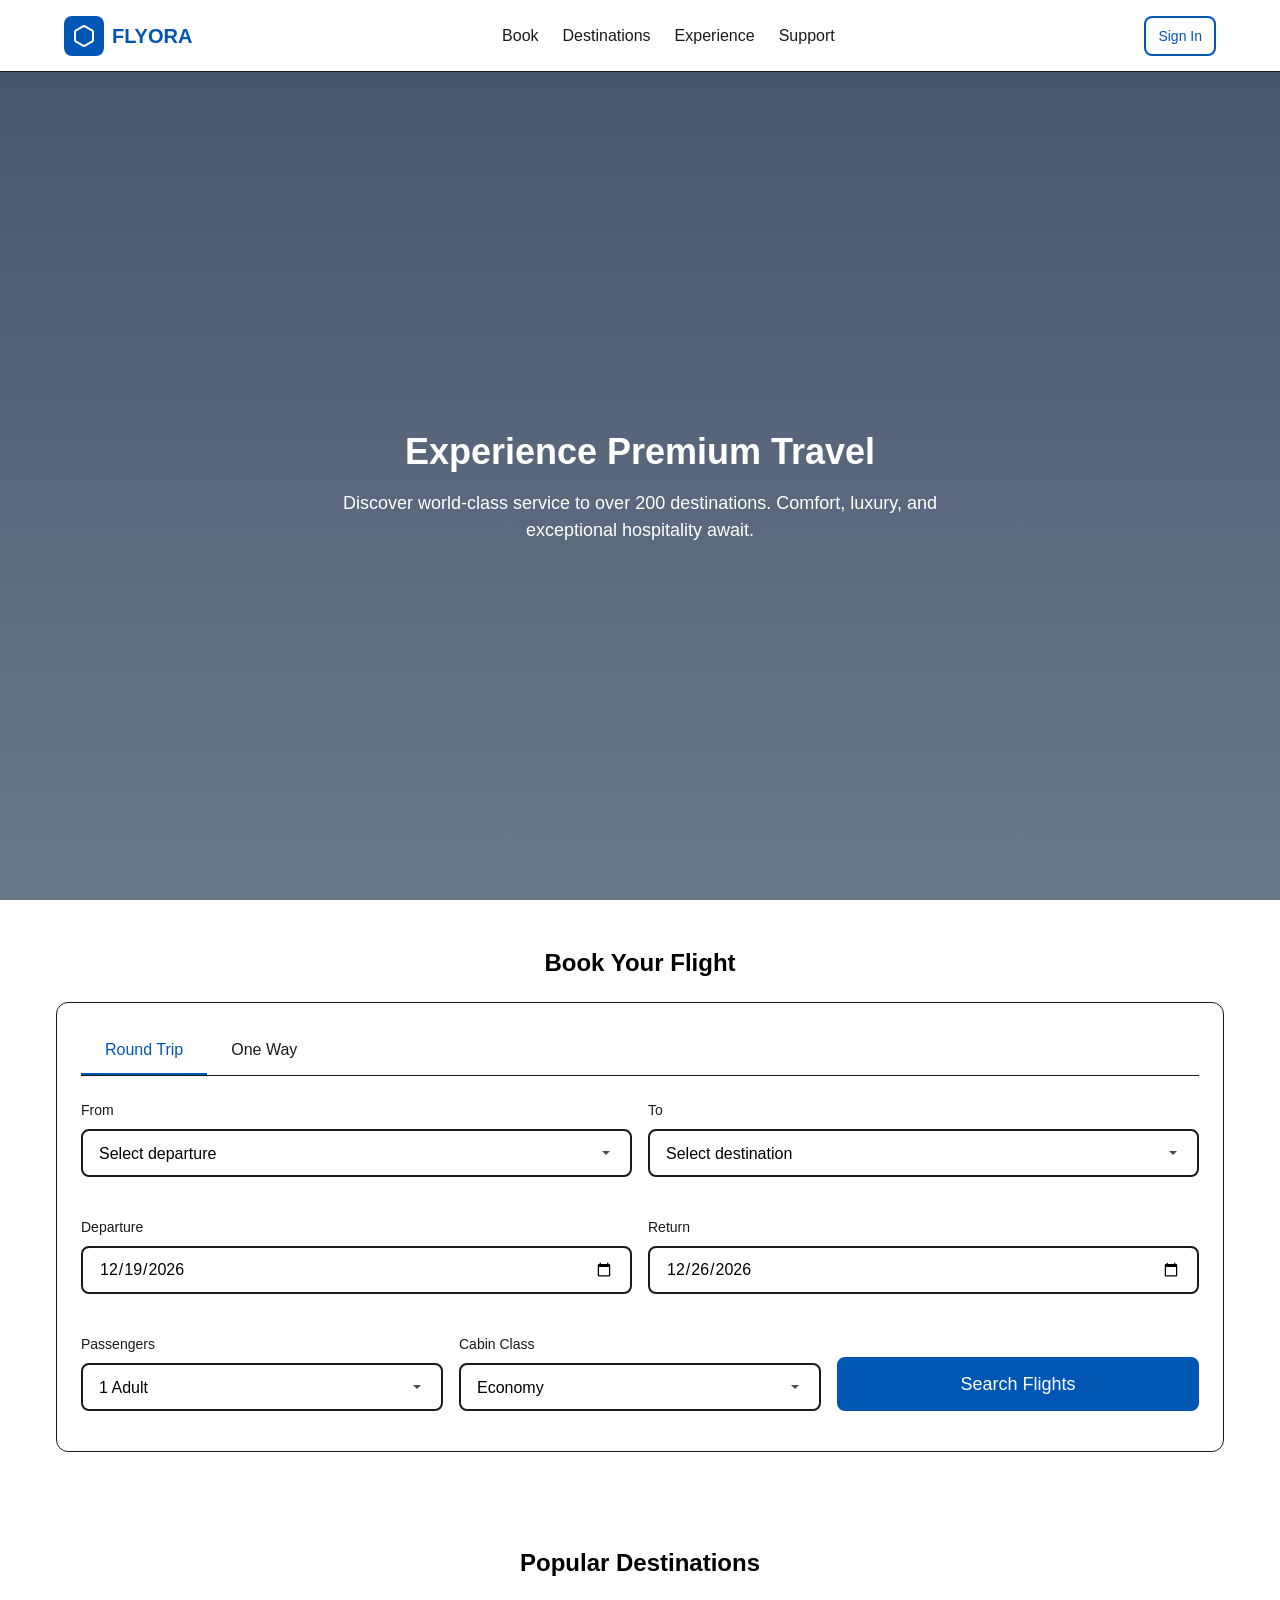
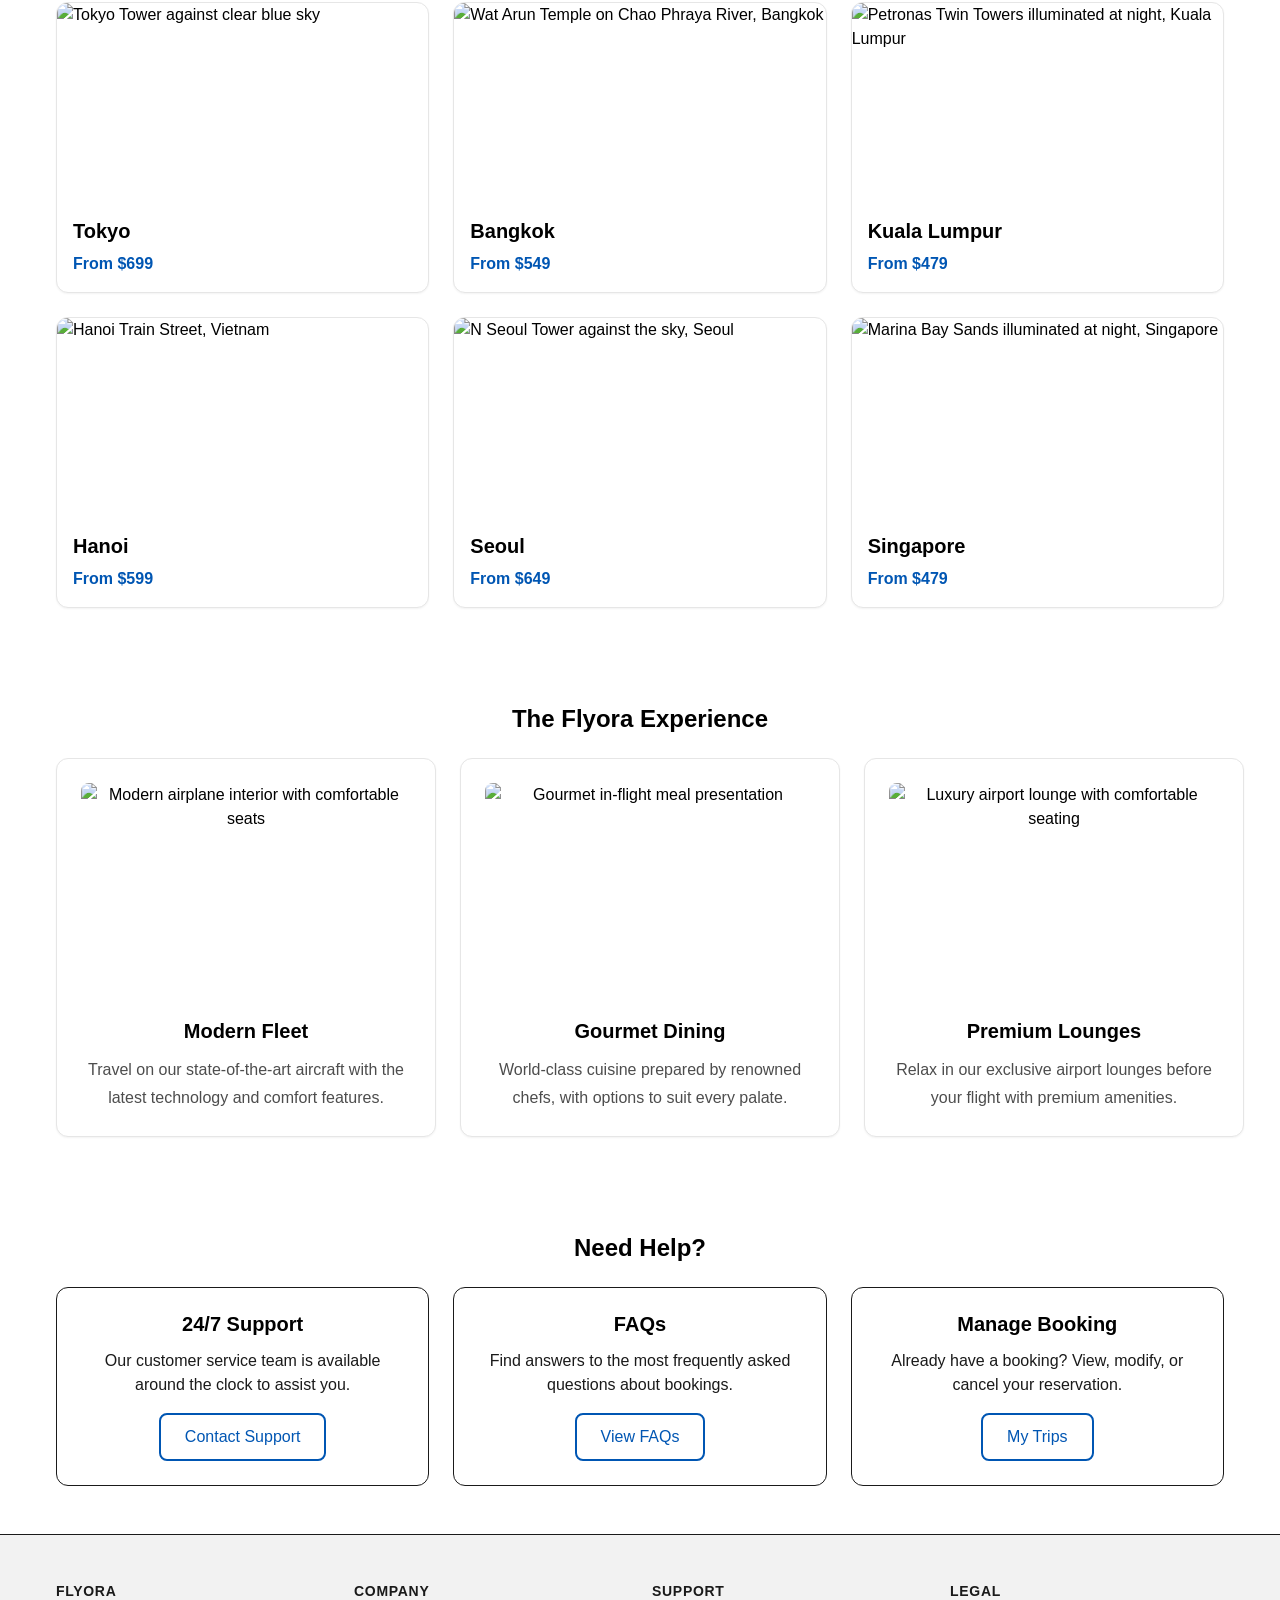
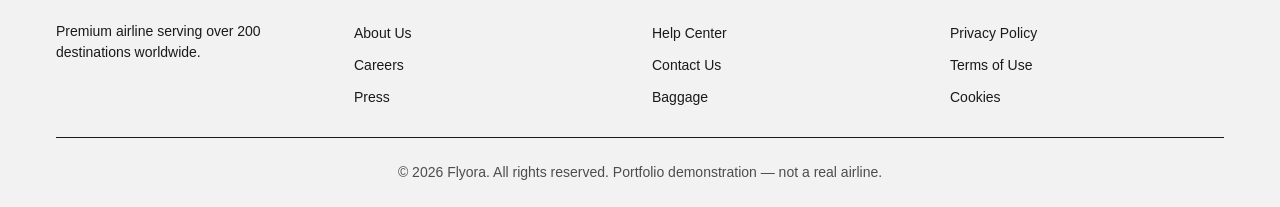
==== commit 2786a4a3: "Add files via upload" ====
--- a/index.html
+++ b/index.html
@@ -8,16 +8,33 @@
         content="Flyora - Premium airline booking experience. Search and book flights to over 200 destinations worldwide.">
     <meta name="theme-color" content="#0056b3">
     <meta name="color-scheme" content="light">
+    <meta name="referrer" content="strict-origin-when-cross-origin">
+    <meta http-equiv="Content-Security-Policy"
+        content="default-src 'none'; script-src 'self'; style-src 'self'; img-src 'self' data: https://images.unsplash.com; connect-src 'none'; form-action 'self'; base-uri 'self'">
     <title>Flyora - Premium Airline Experience</title>
+
+    <meta property="og:type" content="website">
+    <meta property="og:site_name" content="Flyora">
+    <meta property="og:title" content="Flyora - Premium Airline Experience">
+    <meta property="og:description"
+        content="A front-end portfolio demonstration: flight search, seat selection and a five-step booking flow, built with no framework and no build step.">
+    <meta property="og:image"
+        content="https://images.unsplash.com/photo-1529947327457-8f5cb53bc1b6?q=80&w=1200&auto=format&fit=crop&ixlib=rb-4.1.0&ixid=M3wxMjA3fDB8MHxwaG90by1wYWdlfHx8fGVufDB8fHx8fA%3D%3D">
+    <meta property="og:image:alt" content="Airliner wing above the clouds">
+    <meta name="twitter:card" content="summary_large_image">
+    <meta name="twitter:title" content="Flyora - Premium Airline Experience">
+    <meta name="twitter:description"
+        content="A front-end portfolio demonstration: flight search, seat selection and a five-step booking flow.">
+    <meta name="twitter:image"
+        content="https://images.unsplash.com/photo-1529947327457-8f5cb53bc1b6?q=80&w=1200&auto=format&fit=crop&ixlib=rb-4.1.0&ixid=M3wxMjA3fDB8MHxwaG90by1wYWdlfHx8fGVufDB8fHx8fA%3D%3D">
 
     <link rel="icon" type="image/svg+xml"
         href="data:image/svg+xml,%3Csvg xmlns='http://www.w3.org/2000/svg' viewBox='0 0 32 32'%3E%3Crect fill='%230056b3' width='32' height='32' rx='6'/%3E%3Ctext x='16' y='22' text-anchor='middle' fill='white' font-size='16' font-weight='bold'%3EF%3C/text%3E%3C/svg%3E">
 
+    <link rel="preconnect" href="https://images.unsplash.com">
+
     <link rel="preload" as="image"
-        href="https://images.unsplash.com/photo-1529947327457-8f5cb53bc1b6?w=1920&h=1080&fit=crop">
-
-    <link rel="preconnect" href="https://fonts.googleapis.com">
-    <link rel="preconnect" href="https://fonts.gstatic.com" crossorigin>
+        href="https://images.unsplash.com/photo-1529947327457-8f5cb53bc1b6?q=80&w=1170&auto=format&fit=crop&ixlib=rb-4.1.0&ixid=M3wxMjA3fDB8MHxwaG90by1wYWdlfHx8fGVufDB8fHx8fA%3D%3D">
 
     <link rel="stylesheet" href="/css/reset.css">
     <link rel="stylesheet" href="/css/variables.css">
@@ -26,12 +43,13 @@
     <link rel="stylesheet" href="/css/components.css">
     <link rel="stylesheet" href="/css/utilities.css">
     <link rel="stylesheet" href="/css/animations.css">
+    <link rel="stylesheet" href="/css/print.css" media="print">
 </head>
 
 <body>
     <a href="#main-content" class="skip-link">Skip to main content</a>
 
-    <header class="header" role="banner">
+    <header class="header">
         <div class="header-inner">
             <a href="index.html" class="brand" aria-label="Flyora - Go to homepage">
                 <span class="brand-logo" aria-hidden="true">
@@ -59,25 +77,25 @@
                 <div class="auth-container">
                     <button class="btn btn-secondary btn-small" type="button" id="auth-btn">Sign In</button>
                     <div class="user-menu hidden" id="user-menu">
-                        <button class="user-menu-toggle" id="user-menu-toggle" aria-haspopup="true"
-                            aria-expanded="false" aria-label="User menu">
-                            <span class="user-avatar" id="user-avatar">DU</span>
+                        <button class="user-menu-toggle" id="user-menu-toggle" type="button" aria-expanded="false"
+                            aria-controls="user-dropdown" aria-label="Account">
+                            <span class="user-avatar" id="user-avatar" aria-hidden="true">DU</span>
                             <svg width="12" height="12" viewBox="0 0 12 12" fill="none" stroke="currentColor"
                                 stroke-width="2" aria-hidden="true">
                                 <path d="M3 5l3 3 3-3" />
                             </svg>
                         </button>
-                        <div class="user-dropdown" id="user-dropdown" role="menu">
+                        <div class="user-dropdown" id="user-dropdown">
                             <div class="user-dropdown-header">
                                 <span class="user-dropdown-name" id="user-display-name">User</span>
                                 <span class="user-dropdown-email" id="user-display-email">user@example.com</span>
                             </div>
                             <div class="user-dropdown-divider"></div>
-                            <button class="user-dropdown-item" id="sign-out-btn" role="menuitem">Sign Out</button>
-                        </div>
-                    </div>
-                </div>
-                <button class="hamburger" aria-label="Toggle navigation menu" aria-expanded="false"
+                            <button class="user-dropdown-item" id="sign-out-btn" type="button">Sign Out</button>
+                        </div>
+                    </div>
+                </div>
+                <button class="hamburger" type="button" aria-label="Toggle navigation menu" aria-expanded="false"
                     aria-controls="main-nav">
                     <span></span>
                     <span></span>
@@ -87,7 +105,16 @@
         </div>
     </header>
 
-    <main id="main-content" class="main" role="main">
+    <main id="main-content" class="main">
+
+        <noscript>
+            <div class="container">
+                <div class="alert alert-warning my-xl">
+                    <p><strong>JavaScript is required.</strong> Flyora is a front-end demonstration: flight search,
+                        seat selection and the booking flow all run in the browser. Enable JavaScript to try them.</p>
+                </div>
+            </div>
+        </noscript>
 
         <section class="hero" aria-labelledby="hero-title">
             <div class="container">
@@ -102,13 +129,13 @@
                 <h2 id="search-title" class="section-title">Book Your Flight</h2>
 
                 <div class="card card-padding">
-                    <form id="flight-search">
+                    <form id="flight-search" novalidate>
                         <div class="tabs-container mb-xl">
-                            <div class="tabs" role="tablist">
-                                <button type="button" class="tab tab-btn active" role="tab" aria-selected="true"
-                                    data-tab="round-trip">Round Trip</button>
-                                <button type="button" class="tab tab-btn" role="tab" aria-selected="false"
-                                    data-tab="one-way">One Way</button>
+                            <div class="tabs" role="radiogroup" aria-label="Trip type">
+                                <button type="button" class="tab tab-btn active" role="radio" aria-checked="true"
+                                    tabindex="0" data-tab="round-trip">Round Trip</button>
+                                <button type="button" class="tab tab-btn" role="radio" aria-checked="false"
+                                    tabindex="-1" data-tab="one-way">One Way</button>
                             </div>
                         </div>
 
@@ -118,21 +145,6 @@
                                     <label for="origin" class="form-label">From</label>
                                     <select id="origin" class="form-input form-select" required aria-required="true">
                                         <option value="">Select departure</option>
-                                        <option value="JFK">New York (JFK)</option>
-                                        <option value="LAX">Los Angeles (LAX)</option>
-                                        <option value="SFO">San Francisco (SFO)</option>
-                                        <option value="ORD">Chicago (ORD)</option>
-                                        <option value="MIA">Miami (MIA)</option>
-                                        <option value="BOS">Boston (BOS)</option>
-                                        <option value="SEA">Seattle (SEA)</option>
-                                        <option value="LHR">London (LHR)</option>
-                                        <option value="CDG">Paris (CDG)</option>
-                                        <option value="FRA">Frankfurt (FRA)</option>
-                                        <option value="AMS">Amsterdam (AMS)</option>
-                                        <option value="NRT">Tokyo (NRT)</option>
-                                        <option value="SIN">Singapore (SIN)</option>
-                                        <option value="DXB">Dubai (DXB)</option>
-                                        <option value="SYD">Sydney (SYD)</option>
                                     </select>
                                     <span class="form-error" role="alert"></span>
                                 </div>
@@ -142,21 +154,6 @@
                                     <select id="destination" class="form-input form-select" required
                                         aria-required="true">
                                         <option value="">Select destination</option>
-                                        <option value="JFK">New York (JFK)</option>
-                                        <option value="LAX">Los Angeles (LAX)</option>
-                                        <option value="SFO">San Francisco (SFO)</option>
-                                        <option value="ORD">Chicago (ORD)</option>
-                                        <option value="MIA">Miami (MIA)</option>
-                                        <option value="BOS">Boston (BOS)</option>
-                                        <option value="SEA">Seattle (SEA)</option>
-                                        <option value="LHR">London (LHR)</option>
-                                        <option value="CDG">Paris (CDG)</option>
-                                        <option value="FRA">Frankfurt (FRA)</option>
-                                        <option value="AMS">Amsterdam (AMS)</option>
-                                        <option value="NRT">Tokyo (NRT)</option>
-                                        <option value="SIN">Singapore (SIN)</option>
-                                        <option value="DXB">Dubai (DXB)</option>
-                                        <option value="SYD">Sydney (SYD)</option>
                                     </select>
                                     <span class="form-error" role="alert"></span>
                                 </div>
@@ -211,20 +208,24 @@
             </div>
         </section>
 
-        <section id="loading-state" class="section hidden" aria-labelledby="loading-title">
+        <section id="loading-state" class="section hidden" aria-labelledby="loading-title" role="status"
+            aria-live="polite">
             <div class="container">
                 <div class="loading-container">
-                    <div class="spinner spinner-large"></div>
-                    <p class="loading-text">Searching for the best flights...</p>
+                    <div class="spinner spinner-large" aria-hidden="true"></div>
+                    <p id="loading-title" class="loading-text">Searching for the best flights...</p>
                 </div>
             </div>
         </section>
 
         <section id="flight-results" class="section hidden" aria-labelledby="results-title">
             <div class="container">
-                <div class="step-header">
-                    <h2 id="results-title" class="step-title">Available Flights</h2>
-                    <p class="step-subtitle">Select your preferred flight from the options below</p>
+                <div class="step-header results-header">
+                    <div>
+                        <h2 id="results-title" class="step-title">Available Flights</h2>
+                        <p class="step-subtitle">Select your preferred flight from the options below</p>
+                    </div>
+                    <button type="button" class="btn btn-secondary" id="back-to-search-btn">Modify Search</button>
                 </div>
 
                 <div id="flights-list" class="flights-grid">
@@ -256,27 +257,27 @@
                     <p class="step-subtitle">Follow the steps below to finalize your reservation</p>
                 </div>
 
-                <div class="booking-progress" role="navigation" aria-label="Booking progress">
+                <div class="booking-progress" role="group" aria-label="Booking progress">
                     <div class="progress-step active" aria-current="step">
                         <span class="progress-step-number">1</span>
                         <span class="progress-step-label">Review</span>
                     </div>
-                    <div class="progress-connector"></div>
+                    <div class="progress-connector" aria-hidden="true"></div>
                     <div class="progress-step">
                         <span class="progress-step-number">2</span>
                         <span class="progress-step-label">Passengers</span>
                     </div>
-                    <div class="progress-connector"></div>
+                    <div class="progress-connector" aria-hidden="true"></div>
                     <div class="progress-step">
                         <span class="progress-step-number">3</span>
                         <span class="progress-step-label">Seats</span>
                     </div>
-                    <div class="progress-connector"></div>
+                    <div class="progress-connector" aria-hidden="true"></div>
                     <div class="progress-step">
                         <span class="progress-step-number">4</span>
                         <span class="progress-step-label">Payment</span>
                     </div>
-                    <div class="progress-connector"></div>
+                    <div class="progress-connector" aria-hidden="true"></div>
                     <div class="progress-step">
                         <span class="progress-step-number">5</span>
                         <span class="progress-step-label">Confirm</span>
@@ -393,79 +394,15 @@
                                 </div>
 
                                 <div class="cabin-section">
-                                    <h4 class="cabin-title">Economy Class - Rows 15-30</h4>
-                                    <div class="seats-grid" id="seat-map">
-                                        <div class="seat available" data-seat="A" data-row="15" tabindex="0"
-                                            role="button" aria-label="Seat 15A available">15A</div>
-                                        <div class="seat available" data-seat="B" data-row="15" tabindex="0"
-                                            role="button" aria-label="Seat 15B available">15B</div>
-                                        <div class="seat available" data-seat="C" data-row="15" tabindex="0"
-                                            role="button" aria-label="Seat 15C available">15C</div>
-                                        <div class="seat available" data-seat="D" data-row="15" tabindex="0"
-                                            role="button" aria-label="Seat 15D available">15D</div>
-                                        <div class="seat available" data-seat="E" data-row="15" tabindex="0"
-                                            role="button" aria-label="Seat 15E available">15E</div>
-                                        <div class="seat available" data-seat="F" data-row="15" tabindex="0"
-                                            role="button" aria-label="Seat 15F available">15F</div>
-
-                                        <div class="seat available" data-seat="A" data-row="16" tabindex="0"
-                                            role="button" aria-label="Seat 16A available">16A</div>
-                                        <div class="seat occupied" data-seat="B" data-row="16" tabindex="0"
-                                            aria-label="Seat 16B occupied">16B</div>
-                                        <div class="seat available" data-seat="C" data-row="16" tabindex="0"
-                                            role="button" aria-label="Seat 16C available">16C</div>
-                                        <div class="seat available" data-seat="D" data-row="16" tabindex="0"
-                                            role="button" aria-label="Seat 16D available">16D</div>
-                                        <div class="seat occupied" data-seat="E" data-row="16" tabindex="0"
-                                            aria-label="Seat 16E occupied">16E</div>
-                                        <div class="seat available" data-seat="F" data-row="16" tabindex="0"
-                                            role="button" aria-label="Seat 16F available">16F</div>
-
-                                        <div class="seat available" data-seat="A" data-row="17" tabindex="0"
-                                            role="button" aria-label="Seat 17A available">17A</div>
-                                        <div class="seat available" data-seat="B" data-row="17" tabindex="0"
-                                            role="button" aria-label="Seat 17B available">17B</div>
-                                        <div class="seat occupied" data-seat="C" data-row="17" tabindex="0"
-                                            aria-label="Seat 17C occupied">17C</div>
-                                        <div class="seat occupied" data-seat="D" data-row="17" tabindex="0"
-                                            aria-label="Seat 17D occupied">17D</div>
-                                        <div class="seat available" data-seat="E" data-row="17" tabindex="0"
-                                            role="button" aria-label="Seat 17E available">17E</div>
-                                        <div class="seat available" data-seat="F" data-row="17" tabindex="0"
-                                            role="button" aria-label="Seat 17F available">17F</div>
-
-                                        <div class="seat available" data-seat="A" data-row="18" tabindex="0"
-                                            role="button" aria-label="Seat 18A available">18A</div>
-                                        <div class="seat available" data-seat="B" data-row="18" tabindex="0"
-                                            role="button" aria-label="Seat 18B available">18B</div>
-                                        <div class="seat available" data-seat="C" data-row="18" tabindex="0"
-                                            role="button" aria-label="Seat 18C available">18C</div>
-                                        <div class="seat available" data-seat="D" data-row="18" tabindex="0"
-                                            role="button" aria-label="Seat 18D available">18D</div>
-                                        <div class="seat available" data-seat="E" data-row="18" tabindex="0"
-                                            role="button" aria-label="Seat 18E available">18E</div>
-                                        <div class="seat available" data-seat="F" data-row="18" tabindex="0"
-                                            role="button" aria-label="Seat 18F available">18F</div>
-
-                                        <div class="seat available" data-seat="A" data-row="19" tabindex="0"
-                                            role="button" aria-label="Seat 19A available">19A</div>
-                                        <div class="seat available" data-seat="B" data-row="19" tabindex="0"
-                                            role="button" aria-label="Seat 19B available">19B</div>
-                                        <div class="seat available" data-seat="C" data-row="19" tabindex="0"
-                                            role="button" aria-label="Seat 19C available">19C</div>
-                                        <div class="seat available" data-seat="D" data-row="19" tabindex="0"
-                                            role="button" aria-label="Seat 19D available">19D</div>
-                                        <div class="seat available" data-seat="E" data-row="19" tabindex="0"
-                                            role="button" aria-label="Seat 19E available">19E</div>
-                                        <div class="seat available" data-seat="F" data-row="19" tabindex="0"
-                                            role="button" aria-label="Seat 19F available">19F</div>
-                                    </div>
+                                    <h4 class="cabin-title">Economy Class</h4>
+                                    <div class="seats-grid" id="seat-map"></div>
                                 </div>
                             </div>
 
                             <div class="card card-padding mt-xl">
                                 <p class="text-sm text-muted mb-sm">Selected Seats:</p>
-                                <p id="selected-seats-display" class="font-medium">No seats selected</p>
+                                <p id="selected-seats-display" class="font-medium" role="status" aria-live="polite">No
+                                    seats selected</p>
                             </div>
 
                             <div class="step-nav">
@@ -479,11 +416,12 @@
                             <p class="step-subtitle mb-xl">Enter your payment details to complete the booking</p>
 
                             <div class="card card-padding">
-                                <form id="payment-form" data-validate>
+                                <form id="payment-form" data-validate novalidate>
                                     <div class="form-group">
                                         <label for="card-number" class="form-label">Card Number</label>
                                         <input type="text" id="card-number" class="form-input" required
-                                            placeholder="1234 5678 9012 3456" maxlength="19" autocomplete="cc-number">
+                                            aria-required="true" data-validate-as="card-number" inputmode="numeric"
+                                            placeholder="4242 4242 4242 4242" maxlength="19" autocomplete="cc-number">
                                         <span class="form-error" role="alert"></span>
                                     </div>
 
@@ -491,12 +429,14 @@
                                         <div class="form-group">
                                             <label for="card-expiry" class="form-label">Expiry Date</label>
                                             <input type="text" id="card-expiry" class="form-input" required
+                                                aria-required="true" data-validate-as="card-expiry" inputmode="numeric"
                                                 placeholder="MM/YY" maxlength="5" autocomplete="cc-exp">
                                             <span class="form-error" role="alert"></span>
                                         </div>
                                         <div class="form-group">
                                             <label for="card-cvv" class="form-label">CVV</label>
                                             <input type="text" id="card-cvv" class="form-input" required
+                                                aria-required="true" data-validate-as="card-cvv" inputmode="numeric"
                                                 placeholder="123" maxlength="4" autocomplete="cc-csc">
                                             <span class="form-error" role="alert"></span>
                                         </div>
@@ -505,20 +445,22 @@
                                     <div class="form-group">
                                         <label for="card-name" class="form-label">Name on Card</label>
                                         <input type="text" id="card-name" class="form-input" required
-                                            placeholder="John Doe" autocomplete="cc-name">
+                                            aria-required="true" placeholder="John Doe" autocomplete="cc-name">
                                         <span class="form-error" role="alert"></span>
                                     </div>
 
-                                    <div class="alert alert-info mb-xl">
-                                        <p class="text-sm">Your payment information is encrypted and secure. We never
-                                            store your full card details.</p>
+                                    <div class="alert alert-warning mb-xl">
+                                        <p class="text-sm"><strong>Demo only.</strong> No payment is processed and
+                                            nothing is sent anywhere &mdash; please do not enter real card details.
+                                            Use the test number <strong>4242 4242 4242 4242</strong> with any future
+                                            expiry date and any three digits.</p>
                                     </div>
                                 </form>
                             </div>
 
                             <div class="step-nav">
                                 <button type="button" class="btn btn-secondary btn-prev" data-prev="3">Back</button>
-                                <button type="button" class="btn btn-primary btn-next" data-next="5"
+                                <button type="button" class="btn btn-primary"
                                     id="confirm-payment-btn">Complete Booking</button>
                             </div>
                         </div>
@@ -573,6 +515,10 @@
                                                 <p class="ticket-detail-label">Passengers</p>
                                                 <p class="ticket-detail-value" id="ticket-passengers">1</p>
                                             </div>
+                                            <div class="ticket-detail">
+                                                <p class="ticket-detail-label">Seats</p>
+                                                <p class="ticket-detail-value" id="ticket-seats">-</p>
+                                            </div>
                                         </div>
                                     </div>
 
@@ -596,11 +542,11 @@
 
                         <div class="booking-summary">
                             <div class="summary-row">
-                                <span class="summary-label">Route</span>
+                                <span class="summary-label">From</span>
                                 <span class="summary-value" id="summary-origin">-</span>
                             </div>
                             <div class="summary-row">
-                                <span class="summary-label">Destination</span>
+                                <span class="summary-label">To</span>
                                 <span class="summary-value" id="summary-destination">-</span>
                             </div>
                             <div class="summary-row">
@@ -619,6 +565,10 @@
                                 <span class="summary-label">Class</span>
                                 <span class="summary-value" id="summary-class">Economy</span>
                             </div>
+                            <div class="summary-row">
+                                <span class="summary-label">Seats</span>
+                                <span class="summary-value" id="summary-seats">-</span>
+                            </div>
 
                             <hr class="summary-divider">
 
@@ -639,6 +589,7 @@
                 <div class="grid grid-3 gap-xl">
                     <article class="card">
                         <img src="https://images.unsplash.com/photo-1683998083736-afba1f5c7008?q=80&w=1170&auto=format&fit=crop&ixlib=rb-4.1.0&ixid=M3wxMjA3fDB8MHxwaG90by1wYWdlfHx8fGVufDB8fHx8fA%3D%3D"
+                            srcset="https://images.unsplash.com/photo-1683998083736-afba1f5c7008?q=80&w=400&auto=format&fit=crop&ixlib=rb-4.1.0&ixid=M3wxMjA3fDB8MHxwaG90by1wYWdlfHx8fGVufDB8fHx8fA%3D%3D 400w, https://images.unsplash.com/photo-1683998083736-afba1f5c7008?q=80&w=800&auto=format&fit=crop&ixlib=rb-4.1.0&ixid=M3wxMjA3fDB8MHxwaG90by1wYWdlfHx8fGVufDB8fHx8fA%3D%3D 800w, https://images.unsplash.com/photo-1683998083736-afba1f5c7008?q=80&w=1200&auto=format&fit=crop&ixlib=rb-4.1.0&ixid=M3wxMjA3fDB8MHxwaG90by1wYWdlfHx8fGVufDB8fHx8fA%3D%3D 1200w" sizes="(max-width: 768px) 100vw, (max-width: 1200px) 33vw, 380px"
                             alt="Tokyo Tower against clear blue sky" loading="lazy" width="600" height="400">
                         <div class="card-body">
                             <h3>Tokyo</h3>
@@ -648,6 +599,7 @@
 
                     <article class="card">
                         <img src="https://images.unsplash.com/photo-1613672803979-a6edfc5a179b?q=80&w=1170&auto=format&fit=crop&ixlib=rb-4.1.0&ixid=M3wxMjA3fDB8MHxwaG90by1wYWdlfHx8fGVufDB8fHx8fA%3D%3D"
+                            srcset="https://images.unsplash.com/photo-1613672803979-a6edfc5a179b?q=80&w=400&auto=format&fit=crop&ixlib=rb-4.1.0&ixid=M3wxMjA3fDB8MHxwaG90by1wYWdlfHx8fGVufDB8fHx8fA%3D%3D 400w, https://images.unsplash.com/photo-1613672803979-a6edfc5a179b?q=80&w=800&auto=format&fit=crop&ixlib=rb-4.1.0&ixid=M3wxMjA3fDB8MHxwaG90by1wYWdlfHx8fGVufDB8fHx8fA%3D%3D 800w, https://images.unsplash.com/photo-1613672803979-a6edfc5a179b?q=80&w=1200&auto=format&fit=crop&ixlib=rb-4.1.0&ixid=M3wxMjA3fDB8MHxwaG90by1wYWdlfHx8fGVufDB8fHx8fA%3D%3D 1200w" sizes="(max-width: 768px) 100vw, (max-width: 1200px) 33vw, 380px"
                             alt="Wat Arun Temple on Chao Phraya River, Bangkok" loading="lazy" width="600" height="400">
                         <div class="card-body">
                             <h3>Bangkok</h3>
@@ -657,6 +609,7 @@
 
                     <article class="card">
                         <img src="https://images.unsplash.com/photo-1732070090529-b835e5ddefb2?q=80&w=1170&auto=format&fit=crop&ixlib=rb-4.1.0&ixid=M3wxMjA3fDB8MHxwaG90by1wYWdlfHx8fGVufDB8fHx8fA%3D%3D"
+                            srcset="https://images.unsplash.com/photo-1732070090529-b835e5ddefb2?q=80&w=400&auto=format&fit=crop&ixlib=rb-4.1.0&ixid=M3wxMjA3fDB8MHxwaG90by1wYWdlfHx8fGVufDB8fHx8fA%3D%3D 400w, https://images.unsplash.com/photo-1732070090529-b835e5ddefb2?q=80&w=800&auto=format&fit=crop&ixlib=rb-4.1.0&ixid=M3wxMjA3fDB8MHxwaG90by1wYWdlfHx8fGVufDB8fHx8fA%3D%3D 800w, https://images.unsplash.com/photo-1732070090529-b835e5ddefb2?q=80&w=1200&auto=format&fit=crop&ixlib=rb-4.1.0&ixid=M3wxMjA3fDB8MHxwaG90by1wYWdlfHx8fGVufDB8fHx8fA%3D%3D 1200w" sizes="(max-width: 768px) 100vw, (max-width: 1200px) 33vw, 380px"
                             alt="Petronas Twin Towers illuminated at night, Kuala Lumpur" loading="lazy" width="600"
                             height="400">
                         <div class="card-body">
@@ -667,6 +620,7 @@
 
                     <article class="card">
                         <img src="https://images.unsplash.com/photo-1555921015-5532091f6026?q=80&w=1170&auto=format&fit=crop&ixlib=rb-4.1.0&ixid=M3wxMjA3fDB8MHxwaG90by1wYWdlfHx8fGVufDB8fHx8fA%3D%3D"
+                            srcset="https://images.unsplash.com/photo-1555921015-5532091f6026?q=80&w=400&auto=format&fit=crop&ixlib=rb-4.1.0&ixid=M3wxMjA3fDB8MHxwaG90by1wYWdlfHx8fGVufDB8fHx8fA%3D%3D 400w, https://images.unsplash.com/photo-1555921015-5532091f6026?q=80&w=800&auto=format&fit=crop&ixlib=rb-4.1.0&ixid=M3wxMjA3fDB8MHxwaG90by1wYWdlfHx8fGVufDB8fHx8fA%3D%3D 800w, https://images.unsplash.com/photo-1555921015-5532091f6026?q=80&w=1200&auto=format&fit=crop&ixlib=rb-4.1.0&ixid=M3wxMjA3fDB8MHxwaG90by1wYWdlfHx8fGVufDB8fHx8fA%3D%3D 1200w" sizes="(max-width: 768px) 100vw, (max-width: 1200px) 33vw, 380px"
                             alt="Hanoi Train Street, Vietnam" loading="lazy" width="600" height="400">
                         <div class="card-body">
                             <h3>Hanoi</h3>
@@ -676,6 +630,7 @@
 
                     <article class="card">
                         <img src="https://images.unsplash.com/photo-1685761341534-b155d516eb80?q=80&w=1178&auto=format&fit=crop&ixlib=rb-4.1.0&ixid=M3wxMjA3fDB8MHxwaG90by1wYWdlfHx8fGVufDB8fHx8fA%3D%3D"
+                            srcset="https://images.unsplash.com/photo-1685761341534-b155d516eb80?q=80&w=400&auto=format&fit=crop&ixlib=rb-4.1.0&ixid=M3wxMjA3fDB8MHxwaG90by1wYWdlfHx8fGVufDB8fHx8fA%3D%3D 400w, https://images.unsplash.com/photo-1685761341534-b155d516eb80?q=80&w=800&auto=format&fit=crop&ixlib=rb-4.1.0&ixid=M3wxMjA3fDB8MHxwaG90by1wYWdlfHx8fGVufDB8fHx8fA%3D%3D 800w, https://images.unsplash.com/photo-1685761341534-b155d516eb80?q=80&w=1200&auto=format&fit=crop&ixlib=rb-4.1.0&ixid=M3wxMjA3fDB8MHxwaG90by1wYWdlfHx8fGVufDB8fHx8fA%3D%3D 1200w" sizes="(max-width: 768px) 100vw, (max-width: 1200px) 33vw, 380px"
                             alt="N Seoul Tower against the sky, Seoul" loading="lazy" width="600" height="400">
                         <div class="card-body">
                             <h3>Seoul</h3>
@@ -685,6 +640,7 @@
 
                     <article class="card">
                         <img src="https://images.unsplash.com/photo-1701025035679-074fefd88e73?q=80&w=1170&auto=format&fit=crop&ixlib=rb-4.1.0&ixid=M3wxMjA3fDB8MHxwaG90by1wYWdlfHx8fGVufDB8fHx8fA%3D%3D"
+                            srcset="https://images.unsplash.com/photo-1701025035679-074fefd88e73?q=80&w=400&auto=format&fit=crop&ixlib=rb-4.1.0&ixid=M3wxMjA3fDB8MHxwaG90by1wYWdlfHx8fGVufDB8fHx8fA%3D%3D 400w, https://images.unsplash.com/photo-1701025035679-074fefd88e73?q=80&w=800&auto=format&fit=crop&ixlib=rb-4.1.0&ixid=M3wxMjA3fDB8MHxwaG90by1wYWdlfHx8fGVufDB8fHx8fA%3D%3D 800w, https://images.unsplash.com/photo-1701025035679-074fefd88e73?q=80&w=1200&auto=format&fit=crop&ixlib=rb-4.1.0&ixid=M3wxMjA3fDB8MHxwaG90by1wYWdlfHx8fGVufDB8fHx8fA%3D%3D 1200w" sizes="(max-width: 768px) 100vw, (max-width: 1200px) 33vw, 380px"
                             alt="Marina Bay Sands illuminated at night, Singapore" loading="lazy" width="600"
                             height="400">
                         <div class="card-body">
@@ -703,8 +659,9 @@
                 <div class="grid grid-3 gap-xl">
                     <div class="feature-card">
                         <img src="https://images.unsplash.com/photo-1653160354439-8b56e2f1f4b4?q=80&w=1154&auto=format&fit=crop&ixlib=rb-4.1.0&ixid=M3wxMjA3fDB8MHxwaG90by1wYWdlfHx8fGVufDB8fHx8fA%3D%3D"
+                            srcset="https://images.unsplash.com/photo-1653160354439-8b56e2f1f4b4?q=80&w=400&auto=format&fit=crop&ixlib=rb-4.1.0&ixid=M3wxMjA3fDB8MHxwaG90by1wYWdlfHx8fGVufDB8fHx8fA%3D%3D 400w, https://images.unsplash.com/photo-1653160354439-8b56e2f1f4b4?q=80&w=800&auto=format&fit=crop&ixlib=rb-4.1.0&ixid=M3wxMjA3fDB8MHxwaG90by1wYWdlfHx8fGVufDB8fHx8fA%3D%3D 800w, https://images.unsplash.com/photo-1653160354439-8b56e2f1f4b4?q=80&w=1200&auto=format&fit=crop&ixlib=rb-4.1.0&ixid=M3wxMjA3fDB8MHxwaG90by1wYWdlfHx8fGVufDB8fHx8fA%3D%3D 1200w" sizes="(max-width: 768px) 100vw, (max-width: 1200px) 33vw, 380px"
                             alt="Modern airplane interior with comfortable seats" loading="lazy" width="600"
-                            height="400" class="">
+                            height="400">
                         <h3>Modern Fleet</h3>
                         <p class="text-secondary">Travel on our state-of-the-art aircraft with the latest technology and
                             comfort features.</p>
@@ -712,7 +669,8 @@
 
                     <div class="feature-card">
                         <img src="https://images.unsplash.com/photo-1775883376447-655984a514bd?q=80&w=1139&auto=format&fit=crop&ixlib=rb-4.1.0&ixid=M3wxMjA3fDB8MHxwaG90by1wYWdlfHx8fGVufDB8fHx8fA%3D%3D"
-                            alt="Gourmet in-flight meal presentation" loading="lazy" width="600" height="400" class="">
+                            srcset="https://images.unsplash.com/photo-1775883376447-655984a514bd?q=80&w=400&auto=format&fit=crop&ixlib=rb-4.1.0&ixid=M3wxMjA3fDB8MHxwaG90by1wYWdlfHx8fGVufDB8fHx8fA%3D%3D 400w, https://images.unsplash.com/photo-1775883376447-655984a514bd?q=80&w=800&auto=format&fit=crop&ixlib=rb-4.1.0&ixid=M3wxMjA3fDB8MHxwaG90by1wYWdlfHx8fGVufDB8fHx8fA%3D%3D 800w, https://images.unsplash.com/photo-1775883376447-655984a514bd?q=80&w=1200&auto=format&fit=crop&ixlib=rb-4.1.0&ixid=M3wxMjA3fDB8MHxwaG90by1wYWdlfHx8fGVufDB8fHx8fA%3D%3D 1200w" sizes="(max-width: 768px) 100vw, (max-width: 1200px) 33vw, 380px"
+                            alt="Gourmet in-flight meal presentation" loading="lazy" width="600" height="400">
                         <h3>Gourmet Dining</h3>
                         <p class="text-secondary">World-class cuisine prepared by renowned chefs, with options to suit
                             every palate.</p>
@@ -720,8 +678,8 @@
 
                     <div class="feature-card">
                         <img src="https://images.unsplash.com/photo-1588855273181-f35eb14ce38a?q=80&w=1243&auto=format&fit=crop&ixlib=rb-4.1.0&ixid=M3wxMjA3fDB8MHxwaG90by1wYWdlfHx8fGVufDB8fHx8fA%3D%3D"
-                            alt="Luxury airport lounge with comfortable seating" loading="lazy" width="600" height="400"
-                            class="">
+                            srcset="https://images.unsplash.com/photo-1588855273181-f35eb14ce38a?q=80&w=400&auto=format&fit=crop&ixlib=rb-4.1.0&ixid=M3wxMjA3fDB8MHxwaG90by1wYWdlfHx8fGVufDB8fHx8fA%3D%3D 400w, https://images.unsplash.com/photo-1588855273181-f35eb14ce38a?q=80&w=800&auto=format&fit=crop&ixlib=rb-4.1.0&ixid=M3wxMjA3fDB8MHxwaG90by1wYWdlfHx8fGVufDB8fHx8fA%3D%3D 800w, https://images.unsplash.com/photo-1588855273181-f35eb14ce38a?q=80&w=1200&auto=format&fit=crop&ixlib=rb-4.1.0&ixid=M3wxMjA3fDB8MHxwaG90by1wYWdlfHx8fGVufDB8fHx8fA%3D%3D 1200w" sizes="(max-width: 768px) 100vw, (max-width: 1200px) 33vw, 380px"
+                            alt="Luxury airport lounge with comfortable seating" loading="lazy" width="600" height="400">
                         <h3>Premium Lounges</h3>
                         <p class="text-secondary">Relax in our exclusive airport lounges before your flight with premium
                             amenities.</p>
@@ -736,24 +694,27 @@
 
                 <div class="grid grid-3 gap-xl">
                     <div class="card card-padding text-center">
-                        <h4 class="mb-md">24/7 Support</h4>
+                        <h3 class="text-xl mb-md">24/7 Support</h3>
                         <p class="text-secondary mb-lg">Our customer service team is available around the clock to
                             assist you.</p>
-                        <button type="button" class="btn btn-secondary">Contact Support</button>
+                        <button type="button" class="btn btn-secondary"
+                            data-demo-feature="Phone and live-chat support">Contact Support</button>
                     </div>
 
                     <div class="card card-padding text-center">
-                        <h4 class="mb-md">FAQs</h4>
+                        <h3 class="text-xl mb-md">FAQs</h3>
                         <p class="text-secondary mb-lg">Find answers to the most frequently asked questions about
                             bookings.</p>
-                        <button type="button" class="btn btn-secondary">View FAQs</button>
+                        <button type="button" class="btn btn-secondary"
+                            data-demo-feature="The FAQ library">View FAQs</button>
                     </div>
 
                     <div class="card card-padding text-center">
-                        <h4 class="mb-md">Manage Booking</h4>
+                        <h3 class="text-xl mb-md">Manage Booking</h3>
                         <p class="text-secondary mb-lg">Already have a booking? View, modify, or cancel your
                             reservation.</p>
-                        <button type="button" class="btn btn-secondary">My Trips</button>
+                        <button type="button" class="btn btn-secondary"
+                            data-demo-feature="Booking management">My Trips</button>
                     </div>
                 </div>
             </div>
@@ -761,47 +722,49 @@
 
     </main>
 
-    <footer class="footer" role="contentinfo">
+    <footer class="footer">
         <div class="footer-inner">
             <div class="footer-grid">
                 <div>
-                    <h4 class="footer-title">Flyora</h4>
+                    <h3 class="footer-title">Flyora</h3>
                     <p class="text-secondary text-sm py-xs">Premium airline serving over 200 destinations worldwide.</p>
                 </div>
 
                 <div>
-                    <h4 class="footer-title">Company</h4>
-                    <a href="#" class="footer-link">About Us</a>
-                    <a href="#" class="footer-link">Careers</a>
-                    <a href="#" class="footer-link">Press</a>
+                    <h3 class="footer-title">Company</h3>
+                    <button type="button" class="footer-link" data-demo-feature="The About page">About Us</button>
+                    <button type="button" class="footer-link" data-demo-feature="The Careers page">Careers</button>
+                    <button type="button" class="footer-link" data-demo-feature="The Press page">Press</button>
                 </div>
 
                 <div>
-                    <h4 class="footer-title">Support</h4>
-                    <a href="#" class="footer-link">Help Center</a>
-                    <a href="#" class="footer-link">Contact Us</a>
-                    <a href="#" class="footer-link">Baggage</a>
+                    <h3 class="footer-title">Support</h3>
+                    <button type="button" class="footer-link" data-demo-feature="The Help Center">Help Center</button>
+                    <button type="button" class="footer-link" data-demo-feature="The contact form">Contact Us</button>
+                    <button type="button" class="footer-link" data-demo-feature="The baggage guide">Baggage</button>
                 </div>
 
                 <div>
-                    <h4 class="footer-title">Legal</h4>
-                    <a href="#" class="footer-link">Privacy Policy</a>
-                    <a href="#" class="footer-link">Terms of Use</a>
-                    <a href="#" class="footer-link">Cookies</a>
+                    <h3 class="footer-title">Legal</h3>
+                    <button type="button" class="footer-link" data-demo-feature="The privacy policy">Privacy
+                        Policy</button>
+                    <button type="button" class="footer-link" data-demo-feature="The terms of use">Terms of Use</button>
+                    <button type="button" class="footer-link" data-demo-feature="The cookie notice">Cookies</button>
                 </div>
             </div>
 
             <div class="footer-bottom">
-                <p>2025 Flyora. All rights reserved.</p>
+                <p>&copy; <span id="footer-year">2026</span> Flyora. All rights reserved. Portfolio demonstration
+                    &mdash; not a real airline.</p>
             </div>
         </div>
     </footer>
 
-    <div class="modal-overlay" id="auth-modal" role="dialog" aria-modal="true" aria-labelledby="auth-modal-title">
-        <div class="modal">
+    <div class="modal-overlay" id="auth-modal">
+        <div class="modal" role="dialog" aria-modal="true" aria-labelledby="auth-modal-title">
             <div class="modal-header">
                 <h2 id="auth-modal-title" class="modal-title">Sign In</h2>
-                <button class="modal-close" aria-label="Close modal">&times;</button>
+                <button class="modal-close" type="button" aria-label="Close modal">&times;</button>
             </div>
 
             <div class="modal-body">
@@ -859,52 +822,8 @@
     <script src="/js/utilities.js"></script>
     <script src="/js/components.js"></script>
     <script src="/js/layout.js"></script>
-    <script src="/js/animations.js"></script>
     <script src="/js/auth.js"></script>
     <script src="/js/main.js"></script>
-    <script>
-        console.log('Inline script loaded');
-
-        document.addEventListener('DOMContentLoaded', function () {
-            console.log('DOM ready, attaching tab handlers');
-            var tabBtns = document.querySelectorAll('.tab-btn');
-
-            tabBtns.forEach(function (btn) {
-                btn.addEventListener('click', function () {
-                    console.log('Tab clicked via event listener:', this.getAttribute('data-tab'));
-                    var tabs = document.querySelectorAll('.tab-btn');
-                    var returnField = document.getElementById('return-field');
-                    var returnInput = document.getElementById('return-date');
-
-                    tabs.forEach(function (tab) {
-                        tab.classList.remove('active');
-                        tab.setAttribute('aria-selected', 'false');
-                    });
-
-                    this.classList.add('active');
-                    this.setAttribute('aria-selected', 'true');
-
-                    var isOneWay = this.getAttribute('data-tab') === 'one-way';
-
-                    if (returnField) {
-                        if (isOneWay) {
-                            returnField.style.display = 'none';
-                        } else {
-                            returnField.style.display = 'block';
-                        }
-                    }
-
-                    if (returnInput) {
-                        if (isOneWay) {
-                            returnInput.disabled = true;
-                        } else {
-                            returnInput.disabled = false;
-                        }
-                    }
-                });
-            });
-        });
-    </script>
 </body>
 
 </html>
--- a/css/variables.css
+++ b/css/variables.css
@@ -1,124 +1,107 @@
-/* Variables - Design Tokens - Flyora Airline */
-/* High Contrast Color Palette */
-:root {
-    /* Primary Colors */
-    --color-white: #FFFFFF;
-    --color-black: #000000;
-    --color-primary: #0056b3;
-    --color-primary-hover: #003d80;
-    --color-primary-light: #3377cc;
-
-    /* Semantic Colors */
-    --color-success: #007a30;
-    --color-success-hover: #005a23;
-    --color-success-bg: rgba(40, 167, 69, 0.1);
-    --color-warning: #6b5000;
-    --color-warning-bg: rgba(255, 193, 7, 0.1);
-    --color-warning-text: #856404;
-    --color-error: #cc0000;
-    --color-error-hover: #a30000;
-    --color-error-bg: rgba(220, 53, 69, 0.1);
-    --color-info: #005a80;
-    --color-info-bg: rgba(23, 162, 184, 0.1);
-
-    /* Neutrals */
-    --color-gray-100: #f2f2f2;
-    --color-gray-200: #e6e6e6;
-    --color-gray-300: #cccccc;
-    --color-gray-400: #b3b3b3;
-    --color-gray-500: #808080;
-    --color-gray-600: #4d4d4d;
-    --color-gray-700: #333333;
-    --color-gray-800: #1a1a1a;
-
-    /* Text Colors */
-    --color-text-primary: #000000;
-    --color-text-secondary: #1a1a1a;
-    --color-text-muted: #4d4d4d;
-    --color-text-inverse: #FFFFFF;
-
-    /* Background Colors */
-    --color-bg-primary: #FFFFFF;
-    --color-bg-secondary: #f2f2f2;
-    --color-bg-tertiary: #e6e6e6;
-    --color-bg-dark: #000000;
-
-    /* Border Colors */
-    --color-border: #1a1a1a;
-    --color-border-dark: #000000;
-    --color-border-light: #e6e6e6;
-
-    /* Spacing Scale */
-    --space-xs: 4px;
-    --space-sm: 8px;
-    --space-md: 12px;
-    --space-lg: 16px;
-    --space-xl: 24px;
-    --space-2xl: 32px;
-    --space-3xl: 48px;
-    --space-4xl: 64px;
-
-    /* Typography */
-    --font-family: -apple-system, BlinkMacSystemFont, "Segoe UI", Roboto, "Helvetica Neue", Arial, sans-serif;
-    --font-size-xs: 0.75rem;
-    --font-size-sm: 0.875rem;
-    --font-size-base: 1rem;
-    --font-size-lg: 1.125rem;
-    --font-size-xl: 1.25rem;
-    --font-size-2xl: 1.5rem;
-    --font-size-3xl: 1.875rem;
-    --font-size-4xl: 2.25rem;
-    --font-weight-normal: 400;
-    --font-weight-medium: 500;
-    --font-weight-semibold: 600;
-    --font-weight-bold: 700;
-    --line-height-tight: 1.25;
-    --line-height-normal: 1.5;
-    --line-height-relaxed: 1.75;
-
-    /* Borders */
-    --radius-sm: 4px;
-    --radius-md: 8px;
-    --radius-lg: 12px;
-    --radius-xl: 16px;
-    --radius-full: 9999px;
-
-    /* Shadows */
-    --shadow-sm: 0 1px 2px rgba(0, 0, 0, 0.05);
-    --shadow-md: 0 4px 6px rgba(0, 0, 0, 0.1);
-    --shadow-lg: 0 10px 15px rgba(0, 0, 0, 0.1);
-    --shadow-xl: 0 20px 25px rgba(0, 0, 0, 0.15);
-
-    /* Transitions */
-    --transition-fast: 150ms ease;
-    --transition-normal: 250ms ease;
-    --transition-slow: 350ms ease;
-
-    /* Z-Index */
-    --z-dropdown: 100;
-    --z-sticky: 200;
-    --z-modal: 300;
-    --z-toast: 400;
-
-    /* Layout */
-    --header-height: 72px;
-    --container-max-width: 1200px;
-    --sidebar-width: 320px;
-}
-
-/* Reduced Motion */
-@media (prefers-contrast: more) {
-    :root {
-        --color-border: #000000;
-        --color-text-secondary: #000000;
-    }
-}
-
-/* Reduced Motion */
-@media (prefers-reduced-motion: reduce) {
-    :root {
-        --transition-fast: 0ms;
-        --transition-normal: 0ms;
-        --transition-slow: 0ms;
-    }
+:root {
+    --color-white: #FFFFFF;
+    --color-black: #000000;
+    --color-primary: #0056b3;
+    --color-primary-hover: #003d80;
+    --color-primary-light: #3377cc;
+
+    --color-success: #007a30;
+    --color-success-hover: #005a23;
+    --color-success-bg: rgba(40, 167, 69, 0.1);
+    --color-warning: #6b5000;
+    --color-warning-bg: rgba(255, 193, 7, 0.1);
+    --color-warning-text: #856404;
+    --color-error: #cc0000;
+    --color-error-hover: #a30000;
+    --color-error-bg: rgba(220, 53, 69, 0.1);
+    --color-info: #005a80;
+    --color-info-bg: rgba(23, 162, 184, 0.1);
+
+    --color-gray-100: #f2f2f2;
+    --color-gray-200: #e6e6e6;
+    --color-gray-300: #cccccc;
+    --color-gray-400: #b3b3b3;
+    --color-gray-500: #808080;
+    --color-gray-600: #4d4d4d;
+    --color-gray-700: #333333;
+    --color-gray-800: #1a1a1a;
+
+    --color-text-primary: #000000;
+    --color-text-secondary: #1a1a1a;
+    --color-text-muted: #4d4d4d;
+    --color-text-inverse: #FFFFFF;
+
+    --color-bg-primary: #FFFFFF;
+    --color-bg-secondary: #f2f2f2;
+    --color-bg-tertiary: #e6e6e6;
+    --color-bg-dark: #000000;
+
+    --color-border: #1a1a1a;
+    --color-border-dark: #000000;
+    --color-border-light: #e6e6e6;
+
+    --space-xs: 4px;
+    --space-sm: 8px;
+    --space-md: 12px;
+    --space-lg: 16px;
+    --space-xl: 24px;
+    --space-2xl: 32px;
+    --space-3xl: 48px;
+    --space-4xl: 64px;
+
+    --font-family: -apple-system, BlinkMacSystemFont, "Segoe UI", Roboto, "Helvetica Neue", Arial, sans-serif;
+    --font-size-xs: 0.75rem;
+    --font-size-sm: 0.875rem;
+    --font-size-base: 1rem;
+    --font-size-lg: 1.125rem;
+    --font-size-xl: 1.25rem;
+    --font-size-2xl: 1.5rem;
+    --font-size-3xl: 1.875rem;
+    --font-size-4xl: 2.25rem;
+    --font-weight-normal: 400;
+    --font-weight-medium: 500;
+    --font-weight-semibold: 600;
+    --font-weight-bold: 700;
+    --line-height-tight: 1.25;
+    --line-height-normal: 1.5;
+    --line-height-relaxed: 1.75;
+
+    --radius-sm: 4px;
+    --radius-md: 8px;
+    --radius-lg: 12px;
+    --radius-xl: 16px;
+    --radius-full: 9999px;
+
+    --shadow-sm: 0 1px 2px rgba(0, 0, 0, 0.05);
+    --shadow-md: 0 4px 6px rgba(0, 0, 0, 0.1);
+    --shadow-lg: 0 10px 15px rgba(0, 0, 0, 0.1);
+    --shadow-xl: 0 20px 25px rgba(0, 0, 0, 0.15);
+
+    --transition-fast: 150ms ease;
+    --transition-normal: 250ms ease;
+    --transition-slow: 350ms ease;
+
+    --z-dropdown: 100;
+    --z-sticky: 200;
+    --z-modal: 300;
+    --z-toast: 400;
+
+    --header-height: 72px;
+    --container-max-width: 1200px;
+    --sidebar-width: 320px;
+}
+
+@media (prefers-contrast: more) {
+    :root {
+        --color-border: #000000;
+        --color-text-secondary: #000000;
+    }
+}
+
+@media (prefers-reduced-motion: reduce) {
+    :root {
+        --transition-fast: 0ms;
+        --transition-normal: 0ms;
+        --transition-slow: 0ms;
+    }
 }
--- a/css/base.css
+++ b/css/base.css
@@ -1,206 +1,187 @@
-/* Base - Base elements styling */
-body {
-    font-family: var(--font-family);
-    font-size: var(--font-size-base);
-    font-weight: var(--font-weight-normal);
-    line-height: var(--line-height-normal);
-    color: var(--color-text-primary);
-    background-color: var(--color-bg-primary);
-}
-
-h1,
-h2,
-h3,
-h4,
-h5,
-h6 {
-    font-weight: var(--font-weight-bold);
-    line-height: var(--line-height-tight);
-    color: var(--color-text-primary);
-}
-
-h1 {
-    font-size: var(--font-size-4xl);
-}
-
-h2 {
-    font-size: var(--font-size-3xl);
-}
-
-h3 {
-    font-size: var(--font-size-2xl);
-}
-
-h4 {
-    font-size: var(--font-size-xl);
-}
-
-h5 {
-    font-size: var(--font-size-lg);
-}
-
-h6 {
-    font-size: var(--font-size-base);
-}
-
-p {
-    margin-bottom: var(--space-lg);
-}
-
-p:last-child {
-    margin-bottom: 0;
-}
-
-small {
-    font-size: var(--font-size-sm);
-}
-
-strong,
-b {
-    font-weight: var(--font-weight-bold);
-}
-
-em,
-i {
-    font-style: italic;
-}
-
-a {
-    color: var(--color-primary);
-    transition: color var(--transition-fast);
-}
-
-a:hover {
-    color: var(--color-primary-hover);
-}
-
-a:focus-visible {
-    outline: 2px solid var(--color-primary);
-    outline-offset: 2px;
-}
-
-img {
-    height: auto;
-    max-width: 100%;
-    border: 0;
-}
-
-ul,
-ol {
-    list-style: none;
-}
-
-input,
-textarea,
-select,
-button {
-    font-family: inherit;
-    font-size: inherit;
-}
-
-button:disabled {
-    opacity: 0.6;
-}
-
-table {
-    width: 100%;
-    border-collapse: collapse;
-}
-
-th,
-td {
-    padding: var(--space-md);
-    text-align: left;
-    border-bottom: 1px solid var(--color-border);
-}
-
-th {
-    font-weight: var(--font-weight-semibold);
-    background-color: var(--color-bg-secondary);
-}
-
-code,
-kbd,
-pre,
-samp {
-    font-family: monospace;
-    font-size: var(--font-size-sm);
-}
-
-pre {
-    padding: var(--space-lg);
-    background-color: var(--color-bg-secondary);
-    overflow-x: auto;
-}
-
-blockquote {
-    padding-left: var(--space-xl);
-    border-left: 4px solid var(--color-primary);
-    font-style: italic;
-}
-
-hr {
-    border: 0;
-    border-top: 1px solid var(--color-border);
-    margin: var(--space-xl) 0;
-}
-
-::selection {
-    background-color: var(--color-primary);
-    color: var(--color-text-inverse);
-}
-
-:focus-visible {
-    outline: 2px solid var(--color-primary);
-    outline-offset: 2px;
-}
-
-:focus:not(:focus-visible) {
-    outline: none;
-}
-
-.sr-only {
-    position: absolute;
-    width: 1px;
-    height: 1px;
-    padding: 0;
-    margin: -1px;
-    overflow: hidden;
-    clip: rect(0, 0, 0, 0);
-    white-space: nowrap;
-    border: 0;
-}
-
-.skip-link {
-    position: absolute;
-    top: -100px;
-    left: 0;
-    padding: var(--space-md) var(--space-lg);
-    background: var(--color-primary);
-    color: var(--color-text-inverse);
-    z-index: var(--z-toast);
-    transition: top var(--transition-fast);
-}
-
-.skip-link:focus {
-    top: 0;
-}
-
-.container {
-    width: 100%;
-    max-width: var(--container-max-width);
-    margin: 0 auto;
-    padding: 0 var(--space-lg);
-}
-
-.hidden {
-    display: none;
-}
-
-.visible {
-    display: block !important;
-}
-
-.invisible {
-    visibility: hidden;
+body {
+    font-family: var(--font-family);
+    font-size: var(--font-size-base);
+    font-weight: var(--font-weight-normal);
+    line-height: var(--line-height-normal);
+    color: var(--color-text-primary);
+    background-color: var(--color-bg-primary);
+}
+
+.skip-link {
+    position: absolute;
+    top: -100px;
+    left: 0;
+    z-index: var(--z-toast);
+    padding: var(--space-md) var(--space-lg);
+    color: var(--color-text-inverse);
+    background: var(--color-primary);
+    transition: top var(--transition-fast);
+}
+
+.skip-link:focus {
+    top: 0;
+}
+
+.container {
+    width: 100%;
+    max-width: var(--container-max-width);
+    margin: 0 auto;
+    padding: 0 var(--space-lg);
+}
+
+h1,
+h2,
+h3,
+h4,
+h5,
+h6 {
+    font-weight: var(--font-weight-bold);
+    line-height: var(--line-height-tight);
+    color: var(--color-text-primary);
+}
+
+h1 {
+    font-size: var(--font-size-4xl);
+}
+
+h2 {
+    font-size: var(--font-size-3xl);
+}
+
+h3 {
+    font-size: var(--font-size-2xl);
+}
+
+h4 {
+    font-size: var(--font-size-xl);
+}
+
+h5 {
+    font-size: var(--font-size-lg);
+}
+
+h6 {
+    font-size: var(--font-size-base);
+}
+
+p {
+    margin-bottom: var(--space-lg);
+}
+
+p:last-child {
+    margin-bottom: 0;
+}
+
+small {
+    font-size: var(--font-size-sm);
+}
+
+strong,
+b {
+    font-weight: var(--font-weight-bold);
+}
+
+em,
+i {
+    font-style: italic;
+}
+
+a {
+    color: var(--color-primary);
+    transition: color var(--transition-fast);
+}
+
+a:hover {
+    color: var(--color-primary-hover);
+}
+
+a:focus-visible {
+    outline: 2px solid var(--color-primary);
+    outline-offset: 2px;
+}
+
+ul,
+ol {
+    list-style: none;
+}
+
+img {
+    height: auto;
+    max-width: 100%;
+    border: 0;
+}
+
+input,
+textarea,
+select,
+button {
+    font-family: inherit;
+    font-size: inherit;
+}
+
+button:disabled {
+    opacity: 0.6;
+}
+
+table {
+    width: 100%;
+    border-collapse: collapse;
+}
+
+th,
+td {
+    padding: var(--space-md);
+    border-bottom: 1px solid var(--color-border);
+    text-align: left;
+}
+
+th {
+    font-weight: var(--font-weight-semibold);
+    background-color: var(--color-bg-secondary);
+}
+
+blockquote {
+    padding-left: var(--space-xl);
+    border-left: 4px solid var(--color-primary);
+    font-style: italic;
+}
+
+code,
+kbd,
+pre,
+samp {
+    font-family: monospace;
+    font-size: var(--font-size-sm);
+}
+
+pre {
+    padding: var(--space-lg);
+    background-color: var(--color-bg-secondary);
+    overflow-x: auto;
+}
+
+hr {
+    margin: var(--space-xl) 0;
+    border: 0;
+    border-top: 1px solid var(--color-border);
+}
+
+::selection {
+    color: var(--color-text-inverse);
+    background-color: var(--color-primary);
+}
+
+:focus-visible {
+    outline: 2px solid var(--color-primary);
+    outline-offset: 2px;
+}
+
+:focus:not(:focus-visible) {
+    outline: none;
+}
+
+@media (max-width: 480px) {
+    .container {
+        padding: 0 var(--space-md);
+    }
 }
--- a/css/layout.css
+++ b/css/layout.css
@@ -1,839 +1,671 @@
-/* Layout - Page structure and grid */
-
-/* Header */
-.header {
-    position: fixed;
-    top: 0;
-    left: 0;
-    right: 0;
-    height: var(--header-height);
-    background-color: var(--color-bg-primary);
-    border-bottom: 1px solid var(--color-border);
-    z-index: var(--z-sticky);
-}
-
-.header.scrolled {
-    box-shadow: var(--shadow-md);
-}
-
-.header-inner {
-    display: flex;
-    align-items: center;
-    justify-content: space-between;
-    height: 100%;
-    max-width: var(--container-max-width);
-    margin: 0 auto;
-    padding: 0 var(--space-xl);
-}
-
-.brand {
-    display: flex;
-    align-items: center;
-    gap: var(--space-sm);
-    font-size: var(--font-size-xl);
-    font-weight: var(--font-weight-bold);
-    color: var(--color-primary);
-}
-
-.brand-logo {
-    display: flex;
-    align-items: center;
-    justify-content: center;
-    width: 40px;
-    height: 40px;
-    background-color: var(--color-primary);
-    color: var(--color-text-inverse);
-    border-radius: var(--radius-md);
-}
-
-.nav {
-    display: flex;
-    align-items: center;
-}
-
-.nav-list {
-    display: flex;
-    gap: var(--space-xl);
-}
-
-.nav-link {
-    font-weight: var(--font-weight-medium);
-    color: var(--color-text-secondary);
-    padding: var(--space-sm) 0;
-    position: relative;
-}
-
-.nav-link::after {
-    content: "";
-    position: absolute;
-    bottom: 0;
-    left: 0;
-    width: 0;
-    height: 2px;
-    background-color: var(--color-primary);
-    transition: width var(--transition-fast);
-}
-
-.nav-link:hover::after,
-.nav-link.active::after {
-    width: 100%;
-}
-
-.nav-link:hover {
-    color: var(--color-text-primary);
-}
-
-.header-actions {
-    display: flex;
-    align-items: center;
-    gap: var(--space-sm);
-}
-
-.hamburger {
-    display: none;
-}
-
-.nav-backdrop {
-    display: none;
-}
-
-/* Main Content */
-.main {
-    padding-top: var(--header-height);
-    min-height: 100dvh;
-}
-
-/* Hero Section */
-.hero {
-    padding: var(--space-4xl) 0;
-    min-height: calc(100dvh - var(--header-height));
-    height: calc(100dvh - var(--header-height));
-    display: flex;
-    align-items: center;
-    justify-content: center;
-    background-color: var(--color-bg-secondary);
-    background-image: linear-gradient(to bottom, rgba(0, 86, 179, 0.4), rgba(0, 86, 179, 0.2)), url('https://images.unsplash.com/photo-1529947327457-8f5cb53bc1b6?q=80&w=1170&auto=format&fit=crop&ixlib=rb-4.1.0&ixid=M3wxMjA3fDB8MHxwaG90by1wYWdlfHx8fGVufDB8fHx8fA%3D%3D');
-    background-size: cover;
-    background-position: center;
-    background-repeat: no-repeat;
-    text-align: center;
-    color: var(--color-text-inverse);
-}
-
-.hero-title {
-    font-size: var(--font-size-4xl);
-    margin-bottom: var(--space-lg);
-    color: var(--color-text-inverse);
-}
-
-.hero-subtitle {
-    font-size: var(--font-size-lg);
-    color: var(--color-text-inverse);
-    max-width: 600px;
-    margin: 0 auto;
-    opacity: 0.9;
-}
-
-/* Sections */
-.section {
-    padding: var(--space-3xl) 0;
-}
-
-.section-title {
-    font-size: var(--font-size-2xl);
-    margin-bottom: var(--space-xl);
-    text-align: center;
-}
-
-/* Experience Section */
-#experience {
-    background-color: var(--color-bg-primary);
-}
-
-#experience .feature-card {
-    background-color: var(--color-bg-primary);
-    border: 1px solid var(--color-border-light);
-    border-radius: var(--radius-lg);
-    padding: var(--space-xl);
-    text-align: center;
-    transition: all var(--transition-normal);
-    box-shadow: var(--shadow-sm);
-}
-
-#experience .feature-card:hover {
-    box-shadow: var(--shadow-lg);
-    transform: translateY(-4px);
-}
-
-#experience .feature-card img {
-    width: 100%;
-    height: 220px;
-    object-fit: cover;
-    border-radius: var(--radius-md);
-    margin-bottom: var(--space-lg);
-}
-
-#experience .feature-card h3 {
-    font-size: var(--font-size-xl);
-    margin-bottom: var(--space-md);
-    color: var(--color-text-primary);
-}
-
-#experience .feature-card p {
-    font-size: var(--font-size-base);
-    line-height: var(--line-height-relaxed);
-    color: var(--color-text-muted);
-}
-
-/* Destinations Section */
-#destinations .card {
-    background-color: var(--color-bg-primary);
-    border: 1px solid var(--color-border-light);
-    border-radius: var(--radius-lg);
-    overflow: hidden;
-    transition: all var(--transition-normal);
-    box-shadow: var(--shadow-sm);
-}
-
-#destinations .card:hover {
-    box-shadow: var(--shadow-lg);
-    transform: translateY(-4px);
-}
-
-#destinations .card img {
-    width: 100%;
-    height: 200px;
-    object-fit: cover;
-}
-
-#destinations .card .card-body {
-    padding: var(--space-lg);
-}
-
-#destinations .card h3 {
-    font-size: var(--font-size-xl);
-    margin-bottom: var(--space-sm);
-}
-
-#destinations .card p {
-    font-size: var(--font-size-base);
-    font-weight: var(--font-weight-semibold);
-    color: var(--color-primary);
-}
-
-/* Booking Wizard */
-.booking-wrapper {
-    max-width: 900px;
-    margin: 0 auto;
-    padding: var(--space-2xl) var(--space-lg);
-}
-
-.booking-progress {
-    display: flex;
-    justify-content: center;
-    align-items: center;
-    margin-bottom: var(--space-3xl);
-    gap: var(--space-sm);
-}
-
-.progress-step {
-    display: flex;
-    align-items: center;
-    gap: var(--space-sm);
-}
-
-.progress-step-number {
-    display: flex;
-    align-items: center;
-    justify-content: center;
-    width: 32px;
-    height: 32px;
-    border-radius: 50%;
-    background-color: var(--color-bg-secondary);
-    border: 2px solid var(--color-border);
-    font-size: var(--font-size-sm);
-    font-weight: var(--font-weight-semibold);
-    color: var(--color-text-muted);
-    transition: all var(--transition-fast);
-}
-
-.progress-step.active .progress-step-number,
-.progress-step.completed .progress-step-number {
-    background-color: var(--color-primary);
-    border-color: var(--color-primary);
-    color: var(--color-text-inverse);
-}
-
-.progress-step.completed .progress-step-number {
-    background-color: var(--color-success);
-    border-color: var(--color-success);
-}
-
-.progress-step-label {
-    font-size: var(--font-size-sm);
-    color: var(--color-text-muted);
-    font-weight: var(--font-weight-medium);
-}
-
-.progress-step.active .progress-step-label {
-    color: var(--color-text-primary);
-}
-
-.progress-connector {
-    width: 40px;
-    height: 2px;
-    background-color: var(--color-border);
-}
-
-.progress-connector.completed {
-    background-color: var(--color-success);
-}
-
-/* Step Content */
-.step-content {
-    display: none;
-}
-
-.step-content.active {
-    display: block;
-    animation: fadeIn var(--transition-normal) ease-out;
-}
-
-.step-header {
-    margin-bottom: var(--space-xl);
-}
-
-.step-title {
-    font-size: var(--font-size-2xl);
-    margin-bottom: var(--space-sm);
-}
-
-.step-subtitle {
-    color: var(--color-text-secondary);
-}
-
-/* Grid System */
-.grid {
-    display: grid;
-    gap: var(--space-xl);
-}
-
-.grid-2 {
-    grid-template-columns: repeat(2, 1fr);
-}
-
-.grid-3 {
-    grid-template-columns: repeat(3, 1fr);
-}
-
-.grid-4 {
-    grid-template-columns: repeat(4, 1fr);
-}
-
-/* Flexbox */
-.flex {
-    display: flex;
-}
-
-.flex-center {
-    justify-content: center;
-    align-items: center;
-}
-
-.flex-between {
-    justify-content: space-between;
-}
-
-.flex-col {
-    flex-direction: column;
-}
-
-.flex-wrap {
-    flex-wrap: wrap;
-}
-
-.flex-1 {
-    flex: 1;
-}
-
-.gap-xs {
-    gap: var(--space-xs);
-}
-
-.gap-sm {
-    gap: var(--space-sm);
-}
-
-.gap-md {
-    gap: var(--space-md);
-}
-
-.gap-lg {
-    gap: var(--space-lg);
-}
-
-.gap-xl {
-    gap: var(--space-xl);
-}
-
-.gap-2xl {
-    gap: var(--space-2xl);
-}
-
-/* Spacing Utilities */
-.mt-xs {
-    margin-top: var(--space-xs);
-}
-
-.mt-sm {
-    margin-top: var(--space-sm);
-}
-
-.mt-md {
-    margin-top: var(--space-md);
-}
-
-.mt-lg {
-    margin-top: var(--space-lg);
-}
-
-.mt-xl {
-    margin-top: var(--space-xl);
-}
-
-.mt-2xl {
-    margin-top: var(--space-2xl);
-}
-
-.mt-3xl {
-    margin-top: var(--space-3xl);
-}
-
-.mt-4xl {
-    margin-top: var(--space-4xl);
-}
-
-.mb-xs {
-    margin-bottom: var(--space-xs);
-}
-
-.mb-sm {
-    margin-bottom: var(--space-sm);
-}
-
-.mb-md {
-    margin-bottom: var(--space-md);
-}
-
-.mb-lg {
-    margin-bottom: var(--space-lg);
-}
-
-.mb-xl {
-    margin-bottom: var(--space-xl);
-}
-
-.mb-2xl {
-    margin-bottom: var(--space-2xl);
-}
-
-.mb-3xl {
-    margin-bottom: var(--space-3xl);
-}
-
-.mb-4xl {
-    margin-bottom: var(--space-4xl);
-}
-
-/* Footer */
-.footer {
-    background-color: var(--color-bg-secondary);
-    border-top: 1px solid var(--color-border);
-    padding: var(--space-3xl) 0 var(--space-xl);
-}
-
-.footer-inner {
-    max-width: var(--container-max-width);
-    margin: 0 auto;
-    padding: 0 var(--space-lg);
-}
-
-.footer-grid {
-    display: grid;
-    grid-template-columns: repeat(4, 1fr);
-    gap: var(--space-xl);
-    margin-bottom: var(--space-xl);
-}
-
-.footer-title {
-    font-size: var(--font-size-sm);
-    font-weight: var(--font-weight-semibold);
-    text-transform: uppercase;
-    letter-spacing: 0.05em;
-    margin-bottom: var(--space-lg);
-    color: var(--color-text-secondary);
-}
-
-.footer-link {
-    display: block;
-    padding: var(--space-xs) 0;
-    color: var(--color-text-secondary);
-    font-size: var(--font-size-sm);
-}
-
-.footer-link:hover {
-    color: var(--color-primary);
-}
-
-.footer-bottom {
-    padding-top: var(--space-xl);
-    border-top: 1px solid var(--color-border);
-    text-align: center;
-    font-size: var(--font-size-sm);
-    color: var(--color-text-muted);
-}
-
-/* Flight Card Grid */
-.flights-grid {
-    display: grid;
-    gap: var(--space-lg);
-}
-
-/* Sidebar */
-.sidebar {
-    background-color: var(--color-bg-primary);
-    border: 1px solid var(--color-border);
-    border-radius: var(--radius-lg);
-    padding: var(--space-xl);
-}
-
-.sidebar-title {
-    font-size: var(--font-size-lg);
-    font-weight: var(--font-weight-semibold);
-    margin-bottom: var(--space-lg);
-    padding-bottom: var(--space-lg);
-    border-bottom: 1px solid var(--color-border);
-}
-
-.booking-summary {
-    display: flex;
-    flex-direction: column;
-    gap: var(--space-lg);
-}
-
-.summary-row {
-    display: flex;
-    justify-content: space-between;
-    align-items: flex-start;
-}
-
-.summary-label {
-    color: var(--color-text-secondary);
-    font-size: var(--font-size-sm);
-}
-
-.summary-value {
-    font-weight: var(--font-weight-medium);
-    text-align: right;
-}
-
-.summary-divider {
-    border: 0;
-    border-top: 1px solid var(--color-border);
-}
-
-.summary-total {
-    font-size: var(--font-size-lg);
-    font-weight: var(--font-weight-bold);
-}
-
-/* Booking Wrapper */
-.booking-wrapper-inner {
-    max-width: 1200px;
-    margin: 0 auto;
-    padding: var(--space-2xl) var(--space-lg);
-    display: grid;
-    grid-template-columns: 1fr var(--sidebar-width);
-    gap: var(--space-xl);
-    align-items: start;
-}
-
-@media (max-width: 1024px) {
-    .booking-wrapper-inner {
-        grid-template-columns: 1fr;
-    }
-
-    .booking-wrapper-inner .sidebar {
-        order: -1;
-    }
-}
-
-/* Step Navigation */
-.step-nav {
-    display: flex;
-    justify-content: space-between;
-    align-items: center;
-    margin-top: var(--space-3xl);
-    padding-top: var(--space-xl);
-    border-top: 1px solid var(--color-border);
-}
-
-.step-nav .btn {
-    min-width: 140px;
-}
-
-@media (max-width: 480px) {
-    .step-nav {
-        flex-direction: column;
-        gap: var(--space-md);
-    }
-
-    .step-nav .btn {
-        width: 100%;
-    }
-}
-
-/* Search Form */
-.search-form-grid {
-    display: grid;
-    grid-template-columns: 1fr;
-    gap: var(--space-xl);
-}
-
-.search-row {
-    display: grid;
-    grid-template-columns: 1fr 1fr;
-    gap: var(--space-lg);
-}
-
-.search-row-3 {
-    display: grid;
-    grid-template-columns: 1fr 1fr 1fr;
-    gap: var(--space-lg);
-}
-
-@media (max-width: 768px) {
-
-    .search-row,
-    .search-row-3 {
-        grid-template-columns: 1fr;
-    }
-}
-
-/* Responsive */
-@media (max-width: 1024px) {
-    .grid-4 {
-        grid-template-columns: repeat(2, 1fr);
-    }
-
-    .footer-grid {
-        grid-template-columns: repeat(2, 1fr);
-    }
-}
-
-@media (max-width: 1024px) and (min-width: 769px) {
-    .nav-list {
-        gap: var(--space-lg);
-    }
-}
-
-.form-actions {
-    display: flex;
-    justify-content: flex-end;
-    gap: var(--space-md);
-    margin-top: var(--space-xl);
-}
-
-/* Step Navigation */
-.step-nav {
-    display: flex;
-    justify-content: space-between;
-    align-items: center;
-    margin-top: var(--space-3xl);
-    padding-top: var(--space-xl);
-    border-top: 1px solid var(--color-border);
-}
-
-/* Responsive */
-@media (max-width: 1024px) {
-    .grid-4 {
-        grid-template-columns: repeat(2, 1fr);
-    }
-
-    .footer-grid {
-        grid-template-columns: repeat(2, 1fr);
-    }
-
-    .search-row-3 {
-        grid-template-columns: 1fr 1fr;
-    }
-}
-
-@media (max-width: 768px) {
-    .search-form-grid>* {
-        min-width: 0;
-    }
-
-    .search-row,
-    .search-row-3 {
-        min-width: 0;
-    }
-
-    .nav-list {
-        position: fixed;
-        top: var(--header-height);
-        right: -100%;
-        width: 280px;
-        height: calc(100vh - var(--header-height));
-        flex-direction: column;
-        background-color: var(--color-bg-primary);
-        border-left: 1px solid var(--color-border);
-        padding: var(--space-xl) 0;
-        transition: right var(--transition-normal);
-        gap: 0;
-        z-index: var(--z-sticky);
-        overflow-y: auto;
-    }
-
-    .nav-list.active {
-        right: 0;
-    }
-
-    body.nav-open {
-        overflow: hidden;
-    }
-
-    .nav-link {
-        display: block;
-        padding: var(--space-md) var(--space-xl);
-        border-bottom: 1px solid var(--color-border);
-    }
-
-    .nav-backdrop {
-        display: block;
-        position: fixed;
-        inset: 0;
-        background-color: rgba(0, 0, 0, 0.4);
-        z-index: calc(var(--z-sticky) - 1);
-        opacity: 0;
-        transition: opacity var(--transition-normal);
-        pointer-events: none;
-    }
-
-    .nav-backdrop.active {
-        opacity: 1;
-        pointer-events: auto;
-    }
-
-    .hamburger {
-        display: flex;
-        flex-direction: column;
-        gap: 4px;
-        padding: var(--space-sm);
-        min-height: 44px;
-        min-width: 44px;
-        justify-content: center;
-        align-items: center;
-    }
-
-    .hamburger span {
-        display: block;
-        width: 24px;
-        height: 2px;
-        background-color: var(--color-text-primary);
-        transition: transform var(--transition-fast);
-    }
-
-    .hamburger.active span:nth-child(1) {
-        transform: translateY(6px) rotate(45deg);
-    }
-
-    .hamburger.active span:nth-child(2) {
-        opacity: 0;
-    }
-
-    .hamburger.active span:nth-child(3) {
-        transform: translateY(-6px) rotate(-45deg);
-    }
-
-    .grid-2,
-    .grid-3 {
-        grid-template-columns: 1fr;
-    }
-
-    #experience .feature-card {
-        padding: var(--space-lg);
-    }
-
-    #experience .feature-card img {
-        height: 200px;
-    }
-
-    #destinations .card img {
-        height: 180px;
-    }
-
-    .footer-grid {
-        grid-template-columns: 1fr;
-    }
-
-    .booking-progress {
-        flex-wrap: wrap;
-        gap: var(--space-md);
-    }
-
-    .progress-step-label {
-        display: none;
-    }
-
-    .progress-connector {
-        width: 20px;
-    }
-
-    .hero-title {
-        font-size: var(--font-size-3xl);
-    }
-
-    .section-title {
-        font-size: var(--font-size-xl);
-    }
-
-    .step-nav {
-        flex-direction: column;
-        gap: var(--space-md);
-    }
-
-    .step-nav .btn {
-        width: 100%;
-    }
-}
-
-@media (max-width: 480px) {
-    .container {
-        padding: 0 var(--space-md);
-    }
-
-    .header-inner {
-        padding: 0 var(--space-md);
-    }
-
-    .grid-4 {
-        grid-template-columns: 1fr;
-    }
-
-    .hero {
-        padding: var(--space-3xl) 0;
-    }
-
-    .hero-title {
-        font-size: var(--font-size-2xl);
-    }
-
-    .hero-subtitle {
-        font-size: var(--font-size-base);
-    }
-
-    .section {
-        padding: var(--space-2xl) 0;
-    }
+.header {
+    position: fixed;
+    top: 0;
+    right: 0;
+    left: 0;
+    z-index: var(--z-sticky);
+    height: var(--header-height);
+    border-bottom: 1px solid var(--color-border);
+    background-color: var(--color-bg-primary);
+}
+
+.header.scrolled {
+    box-shadow: var(--shadow-md);
+}
+
+.header-inner {
+    display: flex;
+    height: 100%;
+    max-width: var(--container-max-width);
+    align-items: center;
+    justify-content: space-between;
+    margin: 0 auto;
+    padding: 0 var(--space-xl);
+}
+
+.brand {
+    display: flex;
+    align-items: center;
+    gap: var(--space-sm);
+    font-size: var(--font-size-xl);
+    font-weight: var(--font-weight-bold);
+    color: var(--color-primary);
+}
+
+.brand-logo {
+    display: flex;
+    width: 40px;
+    height: 40px;
+    align-items: center;
+    justify-content: center;
+    border-radius: var(--radius-md);
+    color: var(--color-text-inverse);
+    background-color: var(--color-primary);
+}
+
+.nav {
+    display: flex;
+    align-items: center;
+}
+
+.nav-list {
+    display: flex;
+    gap: var(--space-xl);
+}
+
+.nav-link {
+    position: relative;
+    padding: var(--space-sm) 0;
+    font-weight: var(--font-weight-medium);
+    color: var(--color-text-secondary);
+}
+
+.nav-link::after {
+    position: absolute;
+    bottom: 0;
+    left: 0;
+    width: 0;
+    height: 2px;
+    background-color: var(--color-primary);
+    transition: width var(--transition-fast);
+    content: "";
+}
+
+.nav-link:hover::after,
+.nav-link.active::after {
+    width: 100%;
+}
+
+.nav-link:hover {
+    color: var(--color-text-primary);
+}
+
+.nav-backdrop {
+    display: none;
+}
+
+.header-actions {
+    display: flex;
+    align-items: center;
+    gap: var(--space-sm);
+}
+
+.hamburger {
+    display: none;
+}
+
+.main {
+    min-height: 100dvh;
+    padding-top: var(--header-height);
+}
+
+.hero {
+    display: flex;
+    min-height: calc(100dvh - var(--header-height));
+    align-items: center;
+    justify-content: center;
+    padding: var(--space-4xl) 0;
+    text-align: center;
+    color: var(--color-text-inverse);
+    background-color: var(--color-bg-secondary);
+    background-image: linear-gradient(to bottom, rgba(3, 26, 58, 0.72), rgba(3, 26, 58, 0.56)), url('https://images.unsplash.com/photo-1529947327457-8f5cb53bc1b6?q=80&w=1170&auto=format&fit=crop&ixlib=rb-4.1.0&ixid=M3wxMjA3fDB8MHxwaG90by1wYWdlfHx8fGVufDB8fHx8fA%3D%3D');
+    background-size: cover;
+    background-position: center;
+    background-repeat: no-repeat;
+}
+
+.hero-title {
+    margin-bottom: var(--space-lg);
+    font-size: var(--font-size-4xl);
+    color: var(--color-text-inverse);
+}
+
+.hero-subtitle {
+    max-width: 600px;
+    margin: 0 auto;
+    font-size: var(--font-size-lg);
+    color: var(--color-text-inverse);
+}
+
+.section {
+    padding: var(--space-3xl) 0;
+}
+
+.section-title {
+    margin-bottom: var(--space-xl);
+    font-size: var(--font-size-2xl);
+    text-align: center;
+}
+
+.search-form-grid {
+    display: grid;
+    gap: var(--space-xl);
+    grid-template-columns: 1fr;
+}
+
+.search-row {
+    display: grid;
+    gap: var(--space-lg);
+    grid-template-columns: 1fr 1fr;
+}
+
+.search-row-3 {
+    display: grid;
+    gap: var(--space-lg);
+    grid-template-columns: 1fr 1fr 1fr;
+}
+
+.step-header {
+    margin-bottom: var(--space-xl);
+}
+
+.results-header {
+    display: flex;
+    flex-wrap: wrap;
+    align-items: flex-start;
+    justify-content: space-between;
+    gap: var(--space-lg);
+}
+
+.step-title {
+    margin-bottom: var(--space-sm);
+    font-size: var(--font-size-2xl);
+}
+
+.step-subtitle {
+    color: var(--color-text-secondary);
+}
+
+.flights-grid {
+    display: grid;
+    gap: var(--space-lg);
+}
+
+.booking-wrapper {
+    max-width: var(--container-max-width);
+    margin: 0 auto;
+    padding: var(--space-2xl) var(--space-lg);
+}
+
+.booking-progress {
+    display: flex;
+    align-items: center;
+    justify-content: center;
+    gap: var(--space-sm);
+    margin-bottom: var(--space-3xl);
+}
+
+.progress-step {
+    display: flex;
+    align-items: center;
+    gap: var(--space-sm);
+}
+
+.progress-step-number {
+    display: flex;
+    width: 32px;
+    height: 32px;
+    align-items: center;
+    justify-content: center;
+    border: 2px solid var(--color-border);
+    border-radius: 50%;
+    font-size: var(--font-size-sm);
+    font-weight: var(--font-weight-semibold);
+    color: var(--color-text-muted);
+    background-color: var(--color-bg-secondary);
+    transition: border-color var(--transition-fast), color var(--transition-fast), background-color var(--transition-fast);
+}
+
+.progress-step.active .progress-step-number,
+.progress-step.completed .progress-step-number {
+    border-color: var(--color-primary);
+    color: var(--color-text-inverse);
+    background-color: var(--color-primary);
+}
+
+.progress-step.completed .progress-step-number {
+    border-color: var(--color-success);
+    background-color: var(--color-success);
+}
+
+.progress-step-label {
+    font-size: var(--font-size-sm);
+    font-weight: var(--font-weight-medium);
+    color: var(--color-text-muted);
+}
+
+.progress-step.active .progress-step-label {
+    color: var(--color-text-primary);
+}
+
+.progress-connector {
+    width: 40px;
+    height: 2px;
+    background-color: var(--color-border);
+}
+
+.progress-connector.completed {
+    background-color: var(--color-success);
+}
+
+.booking-wrapper-inner {
+    display: grid;
+    align-items: start;
+    gap: var(--space-xl);
+    grid-template-columns: 1fr var(--sidebar-width);
+}
+
+.booking-wrapper-inner.no-sidebar {
+    grid-template-columns: 1fr;
+}
+
+.step-content {
+    display: none;
+}
+
+.step-content.active {
+    display: block;
+    animation: fadeIn var(--transition-normal) ease-out;
+}
+
+.step-nav {
+    display: flex;
+    align-items: center;
+    justify-content: flex-end;
+    margin-top: var(--space-3xl);
+    padding-top: var(--space-xl);
+    border-top: 1px solid var(--color-border);
+}
+
+.step-nav .btn {
+    min-width: 140px;
+}
+
+.step-nav .btn-prev {
+    margin-right: auto;
+}
+
+.sidebar {
+    padding: var(--space-xl);
+    border: 1px solid var(--color-border);
+    border-radius: var(--radius-lg);
+    background-color: var(--color-bg-primary);
+}
+
+.sidebar-title {
+    margin-bottom: var(--space-lg);
+    padding-bottom: var(--space-lg);
+    border-bottom: 1px solid var(--color-border);
+    font-size: var(--font-size-lg);
+    font-weight: var(--font-weight-semibold);
+}
+
+.booking-summary {
+    display: flex;
+    flex-direction: column;
+    gap: var(--space-lg);
+}
+
+.summary-row {
+    display: flex;
+    align-items: flex-start;
+    justify-content: space-between;
+}
+
+.summary-label {
+    font-size: var(--font-size-sm);
+    color: var(--color-text-secondary);
+}
+
+.summary-value {
+    font-weight: var(--font-weight-medium);
+    text-align: right;
+}
+
+.summary-divider {
+    border: 0;
+    border-top: 1px solid var(--color-border);
+}
+
+.summary-total {
+    font-size: var(--font-size-lg);
+    font-weight: var(--font-weight-bold);
+}
+
+#destinations .card {
+    border: 1px solid var(--color-border-light);
+    border-radius: var(--radius-lg);
+    background-color: var(--color-bg-primary);
+    box-shadow: var(--shadow-sm);
+    overflow: hidden;
+    transition: box-shadow var(--transition-normal), transform var(--transition-normal);
+}
+
+#destinations .card:hover {
+    box-shadow: var(--shadow-lg);
+    transform: translateY(-4px);
+}
+
+#destinations .card img {
+    width: 100%;
+    height: 200px;
+    object-fit: cover;
+}
+
+#destinations .card .card-body {
+    padding: var(--space-lg);
+}
+
+#destinations .card h3 {
+    margin-bottom: var(--space-sm);
+    font-size: var(--font-size-xl);
+}
+
+#destinations .card p {
+    font-size: var(--font-size-base);
+    font-weight: var(--font-weight-semibold);
+    color: var(--color-primary);
+}
+
+#experience {
+    background-color: var(--color-bg-primary);
+}
+
+#experience .feature-card {
+    padding: var(--space-xl);
+    border: 1px solid var(--color-border-light);
+    border-radius: var(--radius-lg);
+    text-align: center;
+    background-color: var(--color-bg-primary);
+    box-shadow: var(--shadow-sm);
+    transition: box-shadow var(--transition-normal), transform var(--transition-normal);
+}
+
+#experience .feature-card:hover {
+    box-shadow: var(--shadow-lg);
+    transform: translateY(-4px);
+}
+
+#experience .feature-card img {
+    width: 100%;
+    height: 220px;
+    object-fit: cover;
+    margin-bottom: var(--space-lg);
+    border-radius: var(--radius-md);
+}
+
+#experience .feature-card h3 {
+    margin-bottom: var(--space-md);
+    font-size: var(--font-size-xl);
+    color: var(--color-text-primary);
+}
+
+#experience .feature-card p {
+    font-size: var(--font-size-base);
+    line-height: var(--line-height-relaxed);
+    color: var(--color-text-muted);
+}
+
+.footer {
+    padding: var(--space-3xl) 0 var(--space-xl);
+    border-top: 1px solid var(--color-border);
+    background-color: var(--color-bg-secondary);
+}
+
+.footer-inner {
+    max-width: var(--container-max-width);
+    margin: 0 auto;
+    padding: 0 var(--space-lg);
+}
+
+.footer-grid {
+    display: grid;
+    gap: var(--space-xl);
+    grid-template-columns: repeat(4, 1fr);
+    margin-bottom: var(--space-xl);
+}
+
+.footer-title {
+    margin-bottom: var(--space-lg);
+    font-size: var(--font-size-sm);
+    font-weight: var(--font-weight-semibold);
+    letter-spacing: 0.05em;
+    text-transform: uppercase;
+    color: var(--color-text-secondary);
+}
+
+.footer-link {
+    display: block;
+    padding: var(--space-sm) 0;
+    font-size: var(--font-size-sm);
+    text-align: left;
+    color: var(--color-text-secondary);
+    background: none;
+    cursor: pointer;
+    transition: color var(--transition-fast);
+}
+
+.footer-link:hover {
+    color: var(--color-primary);
+}
+
+.footer-link:focus-visible {
+    outline: 2px solid var(--color-primary);
+    outline-offset: 2px;
+}
+
+.footer-bottom {
+    padding-top: var(--space-xl);
+    border-top: 1px solid var(--color-border);
+    font-size: var(--font-size-sm);
+    text-align: center;
+    color: var(--color-text-muted);
+}
+
+.grid {
+    display: grid;
+    gap: var(--space-xl);
+}
+
+.grid-2 {
+    grid-template-columns: repeat(2, 1fr);
+}
+
+.grid-3 {
+    grid-template-columns: repeat(3, 1fr);
+}
+
+.flex {
+    display: flex;
+}
+
+.flex-between {
+    justify-content: space-between;
+}
+
+@media (max-width: 1024px) {
+    .search-row-3 {
+        grid-template-columns: 1fr 1fr;
+    }
+
+    .booking-wrapper-inner {
+        grid-template-columns: 1fr;
+    }
+
+    .booking-wrapper-inner .sidebar {
+        order: -1;
+    }
+
+    .footer-grid {
+        grid-template-columns: repeat(2, 1fr);
+    }
+}
+
+@media (max-width: 1024px) and (min-width: 769px) {
+    .nav-list {
+        gap: var(--space-lg);
+    }
+}
+
+@media (max-width: 768px) {
+    body.nav-open {
+        overflow: hidden;
+    }
+
+    .nav-list {
+        position: fixed;
+        top: var(--header-height);
+        right: -100%;
+        z-index: var(--z-sticky);
+        width: 280px;
+        height: calc(100vh - var(--header-height));
+        flex-direction: column;
+        gap: 0;
+        padding: var(--space-xl) 0;
+        border-left: 1px solid var(--color-border);
+        background-color: var(--color-bg-primary);
+        overflow-y: auto;
+        transition: right var(--transition-normal);
+    }
+
+    .nav-list.active {
+        right: 0;
+    }
+
+    .nav-link {
+        display: block;
+        padding: var(--space-md) var(--space-xl);
+        border-bottom: 1px solid var(--color-border);
+    }
+
+    .nav-backdrop {
+        position: fixed;
+        inset: 0;
+        z-index: calc(var(--z-sticky) - 1);
+        display: block;
+        background-color: rgba(0, 0, 0, 0.4);
+        opacity: 0;
+        pointer-events: none;
+        transition: opacity var(--transition-normal);
+    }
+
+    .nav-backdrop.active {
+        opacity: 1;
+        pointer-events: auto;
+    }
+
+    .hamburger {
+        display: flex;
+        min-width: 44px;
+        min-height: 44px;
+        flex-direction: column;
+        align-items: center;
+        justify-content: center;
+        gap: 4px;
+        padding: var(--space-sm);
+    }
+
+    .hamburger span {
+        display: block;
+        width: 24px;
+        height: 2px;
+        background-color: var(--color-text-primary);
+        transition: transform var(--transition-fast);
+    }
+
+    .hamburger.active span:nth-child(1) {
+        transform: translateY(6px) rotate(45deg);
+    }
+
+    .hamburger.active span:nth-child(2) {
+        opacity: 0;
+    }
+
+    .hamburger.active span:nth-child(3) {
+        transform: translateY(-6px) rotate(-45deg);
+    }
+
+    .hero-title {
+        font-size: var(--font-size-3xl);
+    }
+
+    .section-title {
+        font-size: var(--font-size-xl);
+    }
+
+    .search-form-grid>* {
+        min-width: 0;
+    }
+
+    .search-row,
+    .search-row-3 {
+        min-width: 0;
+        grid-template-columns: 1fr;
+    }
+
+    .booking-progress {
+        flex-wrap: wrap;
+        gap: var(--space-md);
+    }
+
+    .progress-step-label {
+        display: none;
+    }
+
+    .progress-connector {
+        width: 20px;
+    }
+
+    .step-nav {
+        flex-direction: column;
+        gap: var(--space-md);
+    }
+
+    .step-nav .btn {
+        width: 100%;
+        margin-right: 0;
+    }
+
+    #destinations .card img {
+        height: 180px;
+    }
+
+    #experience .feature-card {
+        padding: var(--space-lg);
+    }
+
+    #experience .feature-card img {
+        height: 200px;
+    }
+
+    .footer-grid {
+        grid-template-columns: 1fr;
+    }
+
+    .grid-2,
+    .grid-3 {
+        grid-template-columns: 1fr;
+    }
+}
+
+@media (max-width: 480px) {
+    .header-inner {
+        padding: 0 var(--space-md);
+    }
+
+    .hero {
+        padding: var(--space-3xl) 0;
+    }
+
+    .hero-title {
+        font-size: var(--font-size-2xl);
+    }
+
+    .hero-subtitle {
+        font-size: var(--font-size-base);
+    }
+
+    .section {
+        padding: var(--space-2xl) 0;
+    }
 }
--- a/css/components.css
+++ b/css/components.css
@@ -1,34 +1,36 @@
-/* Components - Reusable UI components */
-
-/* Buttons */
+.auth-container {
+    display: flex;
+    align-items: center;
+}
+
 .btn {
     display: inline-flex;
+    min-width: 48px;
+    min-height: 48px;
     align-items: center;
     justify-content: center;
     gap: var(--space-sm);
     padding: var(--space-md) var(--space-xl);
+    border: 2px solid transparent;
+    border-radius: var(--radius-md);
     font-size: var(--font-size-base);
-    white-space: nowrap;
     font-weight: var(--font-weight-medium);
     line-height: 1;
-    border-radius: var(--radius-md);
+    text-align: center;
+    white-space: nowrap;
     cursor: pointer;
     transition: background-color var(--transition-fast), border-color var(--transition-fast), color var(--transition-fast);
-    min-height: 48px;
-    min-width: 48px;
-    border: 2px solid transparent;
-    text-align: center;
 }
 
 .btn-primary {
+    border-color: var(--color-primary);
+    color: var(--color-text-inverse);
     background-color: var(--color-primary);
-    color: var(--color-text-inverse);
-    border-color: var(--color-primary);
 }
 
 .btn-primary:hover {
+    border-color: var(--color-primary-hover);
     background-color: var(--color-primary-hover);
-    border-color: var(--color-primary-hover);
 }
 
 .btn-primary:focus-visible {
@@ -41,46 +43,14 @@
 }
 
 .btn-secondary {
+    border-color: var(--color-primary);
+    color: var(--color-primary);
     background-color: transparent;
-    color: var(--color-primary);
-    border-color: var(--color-primary);
 }
 
 .btn-secondary:hover {
+    color: var(--color-text-inverse);
     background-color: var(--color-primary);
-    color: var(--color-text-inverse);
-}
-
-.btn-ghost {
-    background-color: transparent;
-    color: var(--color-text-secondary);
-}
-
-.btn-ghost:hover {
-    color: var(--color-text-primary);
-    background-color: var(--color-bg-secondary);
-}
-
-.btn-success {
-    background-color: var(--color-success);
-    color: var(--color-text-inverse);
-    border-color: var(--color-success);
-}
-
-.btn-success:hover {
-    background-color: var(--color-success-hover);
-    border-color: var(--color-success-hover);
-}
-
-.btn-danger {
-    background-color: var(--color-error);
-    color: var(--color-text-inverse);
-    border-color: var(--color-error);
-}
-
-.btn-danger:hover {
-    background-color: var(--color-error-hover);
-    border-color: var(--color-error-hover);
 }
 
 .btn-large {
@@ -89,9 +59,9 @@
 }
 
 .btn-small {
+    min-height: 40px;
     padding: var(--space-sm) var(--space-md);
     font-size: var(--font-size-sm);
-    min-height: 40px;
 }
 
 .btn:disabled {
@@ -99,42 +69,202 @@
     cursor: not-allowed;
 }
 
-/* Form Elements */
+.btn .spinner-inline {
+    display: inline-block;
+    width: 18px;
+    height: 18px;
+    margin-right: 8px;
+    border-width: 2px;
+    border-color: rgba(255, 255, 255, 0.35);
+    border-top-color: currentColor;
+    vertical-align: middle;
+}
+
+.user-menu {
+    position: relative;
+}
+
+.user-menu-toggle {
+    display: flex;
+    min-height: 40px;
+    align-items: center;
+    gap: 6px;
+    padding: 4px 8px;
+    border: none;
+    border-radius: var(--radius-md);
+    color: var(--color-text-primary);
+    background: none;
+    cursor: pointer;
+    transition: background-color var(--transition-fast);
+}
+
+.user-menu-toggle:hover {
+    background-color: var(--color-bg-secondary);
+}
+
+.user-avatar {
+    display: flex;
+    width: 34px;
+    height: 34px;
+    flex-shrink: 0;
+    align-items: center;
+    justify-content: center;
+    border-radius: 50%;
+    font-size: var(--font-size-sm);
+    font-weight: var(--font-weight-semibold);
+    line-height: 1;
+    color: var(--color-text-inverse);
+    background-color: var(--color-primary);
+}
+
+.user-dropdown {
+    position: absolute;
+    top: 100%;
+    right: 0;
+    z-index: var(--z-dropdown);
+    display: none;
+    min-width: 220px;
+    margin-top: 6px;
+    border: 1px solid var(--color-border);
+    border-radius: var(--radius-md);
+    background-color: var(--color-bg-primary);
+    box-shadow: var(--shadow-lg);
+    overflow: hidden;
+}
+
+.user-dropdown.open {
+    display: block;
+}
+
+.user-dropdown-header {
+    padding: var(--space-md) var(--space-lg);
+}
+
+.user-dropdown-name {
+    display: block;
+    font-weight: var(--font-weight-semibold);
+    color: var(--color-text-primary);
+}
+
+.user-dropdown-email {
+    display: block;
+    margin-top: 2px;
+    font-size: var(--font-size-sm);
+    color: var(--color-text-muted);
+}
+
+.user-dropdown-divider {
+    height: 1px;
+    background-color: var(--color-border);
+}
+
+.user-dropdown-item {
+    display: block;
+    width: 100%;
+    min-height: 44px;
+    padding: var(--space-md) var(--space-lg);
+    border: none;
+    font-size: var(--font-size-sm);
+    text-align: left;
+    color: var(--color-text-secondary);
+    background: none;
+    cursor: pointer;
+    transition: background-color var(--transition-fast), color var(--transition-fast);
+}
+
+.user-dropdown-item:hover {
+    color: var(--color-error);
+    background-color: var(--color-bg-secondary);
+}
+
+.user-dropdown-item:focus-visible {
+    outline: 2px solid var(--color-primary);
+    outline-offset: -2px;
+}
+
+.card {
+    border: 1px solid var(--color-border);
+    border-radius: var(--radius-lg);
+    background-color: var(--color-bg-primary);
+    overflow: hidden;
+}
+
+.card-padding {
+    padding: var(--space-xl);
+}
+
+.card-body {
+    padding: var(--space-xl);
+}
+
+.tabs-container {
+    overflow-x: auto;
+}
+
+.tabs {
+    display: flex;
+    border-bottom: 1px solid var(--color-border);
+}
+
+.tab {
+    min-height: 48px;
+    padding: var(--space-md) var(--space-xl);
+    border-bottom: 2px solid transparent;
+    font-weight: var(--font-weight-medium);
+    color: var(--color-text-secondary);
+    cursor: pointer;
+    transition: color var(--transition-fast), border-color var(--transition-fast);
+}
+
+.tab:hover {
+    color: var(--color-text-primary);
+}
+
+.tab.active {
+    border-bottom-color: var(--color-primary);
+    color: var(--color-primary);
+}
+
+.tab:focus-visible {
+    outline: 2px solid var(--color-primary);
+    outline-offset: -2px;
+}
+
 .form-group {
     margin-bottom: var(--space-lg);
 }
 
 .form-label {
     display: block;
+    margin-bottom: var(--space-sm);
     font-size: var(--font-size-sm);
     font-weight: var(--font-weight-medium);
     color: var(--color-text-secondary);
-    margin-bottom: var(--space-sm);
 }
 
 .form-input {
     width: 100%;
     max-width: 100%;
+    min-height: 48px;
     padding: var(--space-md) var(--space-lg);
-    font-size: var(--font-size-base);
     border: 2px solid var(--color-border);
     border-radius: var(--radius-md);
+    font-size: var(--font-size-base);
+    color: var(--color-text-primary);
     background-color: var(--color-bg-primary);
-    color: var(--color-text-primary);
     transition: border-color var(--transition-fast), box-shadow var(--transition-fast);
-    min-height: 48px;
 }
 
 .form-input:focus {
     border-color: var(--color-primary);
+    outline: none;
     box-shadow: 0 0 0 3px rgba(0, 86, 179, 0.15);
-    outline: none;
 }
 
 .form-input:disabled {
     background-color: var(--color-bg-secondary);
+    opacity: 0.7;
     cursor: not-allowed;
-    opacity: 0.7;
 }
 
 .form-input::placeholder {
@@ -149,499 +279,80 @@
     border-color: var(--color-success);
 }
 
+.form-select {
+    padding-right: var(--space-3xl);
+    background-image: url("data:image/svg+xml,%3Csvg xmlns='http://www.w3.org/2000/svg' width='16' height='16' viewBox='0 0 16 16'%3E%3Cpath fill='%234d4d4d' d='M4 6l4 4 4-4H4z'/%3E%3C/svg%3E");
+    background-position: right var(--space-lg) center;
+    background-repeat: no-repeat;
+    cursor: pointer;
+    appearance: none;
+}
+
 .form-error {
     display: block;
+    margin-top: var(--space-xs);
     font-size: var(--font-size-sm);
     color: var(--color-error);
-    margin-top: var(--space-xs);
-}
-
-.form-hint {
-    display: block;
-    font-size: var(--font-size-sm);
-    color: var(--color-text-muted);
-    margin-top: var(--space-xs);
-}
-
-.form-select {
-    appearance: none;
-    background-image: url("data:image/svg+xml,%3Csvg xmlns='http://www.w3.org/2000/svg' width='16' height='16' viewBox='0 0 16 16'%3E%3Cpath fill='%236c757d' d='M4 6l4 4 4-4H4z'/%3E%3C/svg%3E");
-    background-repeat: no-repeat;
-    background-position: right var(--space-lg) center;
-    padding-right: var(--space-3xl);
+}
+
+.form-error:empty {
+    margin-top: 0;
+}
+
+.passenger-fieldset {
+    margin-bottom: var(--space-xl);
+    padding: var(--space-xl);
+    border: 1px solid var(--color-border-light);
+    border-radius: var(--radius-lg);
+}
+
+.passenger-fieldset:last-child {
+    margin-bottom: 0;
+}
+
+.passenger-fieldset>legend {
+    padding: 0 var(--space-sm);
+    font-size: var(--font-size-base);
+    font-weight: var(--font-weight-semibold);
+    color: var(--color-text-primary);
+}
+
+.form-checkbox {
+    display: flex;
+    align-items: center;
+    gap: var(--space-md);
+    padding: var(--space-sm) 0;
     cursor: pointer;
 }
 
-/* Radio & Checkbox */
-.form-radio,
-.form-checkbox {
-    display: flex;
-    align-items: center;
-    gap: var(--space-md);
-    cursor: pointer;
-    padding: var(--space-sm) 0;
-}
-
-.form-radio input,
 .form-checkbox input {
     width: 20px;
     height: 20px;
+    flex-shrink: 0;
+    cursor: pointer;
     accent-color: var(--color-primary);
-    cursor: pointer;
-    flex-shrink: 0;
-}
-
-/* Cards */
-.card {
-    background-color: var(--color-bg-primary);
-    border: 1px solid var(--color-border);
-    border-radius: var(--radius-lg);
-    overflow: hidden;
-}
-
-.card-padding {
-    padding: var(--space-xl);
-}
-
-.card-header {
-    padding: var(--space-lg) var(--space-xl);
-    border-bottom: 1px solid var(--color-border);
-    background-color: var(--color-bg-secondary);
-}
-
-.card-title {
-    font-size: var(--font-size-lg);
-    font-weight: var(--font-weight-semibold);
-}
-
-.card-body {
-    padding: var(--space-xl);
-}
-
-.card-footer {
-    padding: var(--space-lg) var(--space-xl);
-    border-top: 1px solid var(--color-border);
-    background-color: var(--color-bg-secondary);
-}
-
-/* Flight Card */
-.flight-card {
-    background-color: var(--color-bg-primary);
-    border: 1px solid var(--color-border);
-    border-radius: var(--radius-lg);
-    padding: var(--space-xl);
-    transition: border-color var(--transition-fast), box-shadow var(--transition-fast);
-}
-
-.flight-card:hover {
-    border-color: var(--color-primary);
-}
-
-.flight-card.selected {
-    border-color: var(--color-primary);
-    box-shadow: 0 0 0 2px rgba(0, 86, 179, 0.2);
-}
-
-.flight-card-main {
-    display: grid;
-    grid-template-columns: 1fr auto 1fr;
-    gap: var(--space-xl);
-    align-items: center;
-}
-
-.flight-time-block {
-    text-align: center;
-}
-
-.flight-time {
-    font-size: var(--font-size-2xl);
-    font-weight: var(--font-weight-bold);
-}
-
-.flight-code {
-    font-size: var(--font-size-sm);
-    color: var(--color-text-muted);
-    margin-top: var(--space-xs);
-}
-
-.flight-duration-block {
-    text-align: center;
-}
-
-.flight-duration {
-    font-size: var(--font-size-sm);
-    color: var(--color-text-secondary);
-}
-
-.flight-stops {
-    font-size: var(--font-size-xs);
-    color: var(--color-text-muted);
-}
-
-.flight-route-line {
-    display: flex;
-    align-items: center;
-    gap: var(--space-sm);
-    margin-top: var(--space-sm);
-}
-
-.route-line {
-    flex: 1;
-    height: 2px;
-    background-color: var(--color-border);
-    position: relative;
-}
-
-.route-line::before,
-.route-line::after {
-    content: "";
-    position: absolute;
-    width: 8px;
-    height: 8px;
-    border-radius: 50%;
-    background-color: var(--color-border);
-    top: 50%;
-    transform: translateY(-50%);
-}
-
-.route-line::before {
-    left: 0;
-}
-
-.route-line::after {
-    right: 0;
-}
-
-.flight-details {
-    display: flex;
-    justify-content: space-between;
-    align-items: center;
-    margin-top: var(--space-lg);
-    padding-top: var(--space-lg);
-    border-top: 1px solid var(--color-border);
-}
-
-.flight-price {
-    font-size: var(--font-size-xl);
-    font-weight: var(--font-weight-bold);
-    color: var(--color-primary);
-}
-
-.flight-info {
-    display: flex;
-    gap: var(--space-lg);
-    font-size: var(--font-size-sm);
-    color: var(--color-text-secondary);
-}
-
-/* Seat Map */
-.seat-map-container {
-    background-color: var(--color-bg-secondary);
-    border-radius: var(--radius-lg);
-    padding: var(--space-xl);
-}
-
-.seat-legend {
-    display: flex;
-    justify-content: center;
-    gap: var(--space-xl);
-    margin-bottom: var(--space-xl);
-}
-
-.seat-legend-item {
-    display: flex;
-    align-items: center;
-    gap: var(--space-sm);
-    font-size: var(--font-size-sm);
-    color: var(--color-text-secondary);
-}
-
-.seat-legend-dot {
-    width: 20px;
-    height: 20px;
-    border-radius: var(--radius-sm);
-    border: 2px solid var(--color-border);
-}
-
-.seat-legend-dot.available {
-    background-color: var(--color-bg-primary);
-    border-color: var(--color-primary);
-}
-
-.seat-legend-dot.selected {
-    background-color: var(--color-primary);
-    border-color: var(--color-primary);
-}
-
-.seat-legend-dot.occupied {
-    background-color: var(--color-gray-400);
-    border-color: var(--color-gray-400);
-}
-
-.cabin-section {
-    margin-bottom: var(--space-xl);
-}
-
-.cabin-title {
-    font-size: var(--font-size-lg);
-    font-weight: var(--font-weight-semibold);
-    margin-bottom: var(--space-lg);
-}
-
-.seats-grid {
-    display: grid;
-    grid-template-columns: repeat(6, 1fr);
-    gap: var(--space-sm);
-}
-
-.seat {
-    aspect-ratio: 1;
-    min-width: 44px;
-    min-height: 44px;
-    border-radius: var(--radius-sm);
-    border: 2px solid var(--color-border);
-    background-color: var(--color-bg-primary);
-    display: flex;
-    align-items: center;
-    justify-content: center;
-    font-size: var(--font-size-xs);
-    cursor: pointer;
-    transition: all var(--transition-fast);
-}
-
-.seat.available {
-    border-color: var(--color-primary);
-}
-
-.seat.available:hover {
-    background-color: var(--color-primary);
-    color: var(--color-text-inverse);
-}
-
-.seat.selected {
-    background-color: var(--color-primary);
-    border-color: var(--color-primary);
-    color: var(--color-text-inverse);
-}
-
-.seat.occupied {
-    background-color: var(--color-gray-400);
-    border-color: var(--color-gray-400);
-    cursor: not-allowed;
-}
-
-/* Tabs */
-.tabs {
-    display: flex;
-    border-bottom: 1px solid var(--color-border);
-}
-
-.tab {
-    padding: var(--space-md) var(--space-xl);
-    font-weight: var(--font-weight-medium);
-    color: var(--color-text-secondary);
-    border-bottom: 2px solid transparent;
-    cursor: pointer;
-    transition: color var(--transition-fast), border-color var(--transition-fast);
-    min-height: 48px;
-}
-
-.tab:hover {
-    color: var(--color-text-primary);
-}
-
-.tab.active {
-    color: var(--color-primary);
-    border-bottom-color: var(--color-primary);
-}
-
-.tab:focus-visible {
-    outline: 2px solid var(--color-primary);
-    outline-offset: -2px;
-}
-
-/* Badge */
-.badge {
-    display: inline-flex;
-    align-items: center;
-    padding: var(--space-xs) var(--space-md);
-    font-size: var(--font-size-xs);
-    font-weight: var(--font-weight-semibold);
-    border-radius: var(--radius-full);
-    text-transform: uppercase;
-    letter-spacing: 0.05em;
-}
-
-.badge-primary {
-    background-color: var(--color-primary);
-    color: var(--color-text-inverse);
-}
-
-.badge-success {
-    background-color: var(--color-success);
-    color: var(--color-text-inverse);
-}
-
-.badge-warning {
-    background-color: var(--color-warning);
-    color: var(--color-black);
-}
-
-.badge-error {
-    background-color: var(--color-error);
-    color: var(--color-text-inverse);
-}
-
-.badge-outline {
-    background-color: transparent;
-    border: 1px solid currentColor;
-}
-
-/* Alert */
-.alert {
-    padding: var(--space-lg);
-    border-radius: var(--radius-md);
-    border-left: 4px solid;
-    margin-bottom: var(--space-lg);
-}
-
-.alert-info {
-    background-color: var(--color-info-bg);
-    border-color: var(--color-info);
-    color: var(--color-info);
-}
-
-.alert-success {
-    background-color: var(--color-success-bg);
-    border-color: var(--color-success);
-    color: var(--color-success);
-}
-
-.alert-warning {
-    background-color: var(--color-warning-bg);
-    border-color: var(--color-warning);
-    color: var(--color-warning-text);
-}
-
-.alert-error {
-    background-color: var(--color-error-bg);
-    border-color: var(--color-error);
-    color: var(--color-error);
-}
-
-/* Modal */
-.modal-overlay {
+}
+
+.loading-overlay {
     position: fixed;
     inset: 0;
-    background-color: rgba(0, 0, 0, 0.6);
-    display: flex;
-    align-items: center;
-    justify-content: center;
     z-index: var(--z-modal);
-    opacity: 0;
-    visibility: hidden;
-    transition: opacity var(--transition-normal), visibility var(--transition-normal);
-    padding: var(--space-lg);
-}
-
-.modal-overlay.open {
-    opacity: 1;
-    visibility: visible;
-}
-
-.modal {
-    background-color: var(--color-bg-primary);
-    border-radius: var(--radius-lg);
-    max-width: 500px;
-    width: 100%;
-    max-height: 90vh;
-    overflow-y: auto;
-    transform: scale(0.95);
-    transition: transform var(--transition-normal);
-}
-
-.modal-overlay.open .modal {
-    transform: scale(1);
-}
-
-.modal-header {
-    display: flex;
-    align-items: center;
-    justify-content: space-between;
-    padding: var(--space-xl);
-    border-bottom: 1px solid var(--color-border);
-}
-
-.modal-title {
-    font-size: var(--font-size-xl);
-    font-weight: var(--font-weight-semibold);
-}
-
-.modal-close {
-    width: 44px;
-    height: 44px;
-    display: flex;
-    align-items: center;
-    justify-content: center;
-    font-size: var(--font-size-xl);
-    color: var(--color-text-muted);
-    border-radius: var(--radius-md);
-    min-width: 44px;
-}
-
-.modal-close:hover {
-    background-color: var(--color-bg-secondary);
+    display: flex;
+    flex-direction: column;
+    align-items: center;
+    justify-content: center;
+    gap: var(--space-lg);
     color: var(--color-text-primary);
-}
-
-.modal-body {
-    padding: var(--space-xl);
-}
-
-.modal-footer {
-    display: flex;
-    justify-content: flex-end;
-    gap: var(--space-md);
-    padding: var(--space-xl);
-    border-top: 1px solid var(--color-border);
-}
-
-/* Empty State */
-.empty-state {
-    text-align: center;
-    padding: var(--space-4xl) var(--space-xl);
-}
-
-.empty-state-icon {
-    width: 80px;
-    height: 80px;
-    margin: 0 auto var(--space-xl);
-    display: flex;
-    align-items: center;
-    justify-content: center;
-    font-size: 40px;
-    color: var(--color-text-muted);
-}
-
-.empty-state-title {
-    font-size: var(--font-size-xl);
-    font-weight: var(--font-weight-semibold);
-    margin-bottom: var(--space-sm);
-}
-
-.empty-state-text {
-    color: var(--color-text-secondary);
-    margin-bottom: var(--space-xl);
-}
-
-/* Loading State */
+    background-color: rgba(255, 255, 255, 0.92);
+}
+
 .loading-container {
     display: flex;
     flex-direction: column;
     align-items: center;
     justify-content: center;
+    gap: var(--space-lg);
     padding: var(--space-4xl);
-    gap: var(--space-lg);
 }
 
 .spinner {
@@ -660,100 +371,351 @@
 }
 
 .loading-text {
+    font-size: var(--font-size-sm);
     color: var(--color-text-secondary);
-    font-size: var(--font-size-sm);
-}
-
-@keyframes spin {
-    to {
-        transform: rotate(360deg);
-    }
-}
-
-/* Skeleton */
-.skeleton {
-    background: linear-gradient(90deg,
-            var(--color-bg-secondary) 25%,
-            var(--color-bg-tertiary) 50%,
-            var(--color-bg-secondary) 75%);
-    background-size: 200% 100%;
-    animation: skeleton-loading 1.5s ease-in-out infinite;
+}
+
+.flight-card {
+    padding: var(--space-xl);
+    border: 1px solid var(--color-border);
+    border-radius: var(--radius-lg);
+    background-color: var(--color-bg-primary);
+    transition: border-color var(--transition-fast), box-shadow var(--transition-fast);
+}
+
+.flight-card:hover {
+    border-color: var(--color-primary);
+}
+
+.flight-card.selected {
+    border-color: var(--color-primary);
+    box-shadow: 0 0 0 2px rgba(0, 86, 179, 0.2);
+}
+
+.flight-card-main {
+    display: grid;
+    align-items: center;
+    gap: var(--space-xl);
+    grid-template-columns: 1fr auto 1fr;
+}
+
+.flight-time-block {
+    text-align: center;
+}
+
+.flight-time {
+    font-size: var(--font-size-2xl);
+    font-weight: var(--font-weight-bold);
+}
+
+.flight-next-day {
+    margin-left: var(--space-xs);
+    font-size: var(--font-size-xs);
+    font-weight: var(--font-weight-semibold);
+    vertical-align: super;
+    color: var(--color-text-muted);
+}
+
+.flight-code {
+    margin-top: var(--space-xs);
+    font-size: var(--font-size-sm);
+    color: var(--color-text-muted);
+}
+
+.flight-duration-block {
+    text-align: center;
+}
+
+.flight-duration {
+    font-size: var(--font-size-sm);
+    color: var(--color-text-secondary);
+}
+
+.flight-stops {
+    font-size: var(--font-size-xs);
+    color: var(--color-text-muted);
+}
+
+.flight-route-line {
+    display: flex;
+    align-items: center;
+    gap: var(--space-sm);
+    margin-top: var(--space-sm);
+}
+
+.route-line {
+    position: relative;
+    height: 2px;
+    flex: 1;
+    background-color: var(--color-border);
+}
+
+.route-line::before,
+.route-line::after {
+    position: absolute;
+    top: 50%;
+    width: 8px;
+    height: 8px;
+    border-radius: 50%;
+    background-color: var(--color-border);
+    transform: translateY(-50%);
+    content: "";
+}
+
+.route-line::before {
+    left: 0;
+}
+
+.route-line::after {
+    right: 0;
+}
+
+.flight-details {
+    display: flex;
+    align-items: center;
+    justify-content: space-between;
+    margin-top: var(--space-lg);
+    padding-top: var(--space-lg);
+    border-top: 1px solid var(--color-border);
+}
+
+.flight-info {
+    display: flex;
+    gap: var(--space-lg);
+    font-size: var(--font-size-sm);
+    color: var(--color-text-secondary);
+}
+
+.flight-price {
+    font-size: var(--font-size-xl);
+    font-weight: var(--font-weight-bold);
+    color: var(--color-primary);
+}
+
+.empty-state {
+    padding: var(--space-4xl) var(--space-xl);
+    text-align: center;
+}
+
+.empty-state-icon {
+    display: flex;
+    width: 80px;
+    height: 80px;
+    align-items: center;
+    justify-content: center;
+    margin: 0 auto var(--space-xl);
+    font-size: 40px;
+    color: var(--color-text-muted);
+}
+
+.empty-state-title {
+    margin-bottom: var(--space-sm);
+    font-size: var(--font-size-xl);
+    font-weight: var(--font-weight-semibold);
+}
+
+.empty-state-text {
+    margin-bottom: var(--space-xl);
+    color: var(--color-text-secondary);
+}
+
+.badge {
+    display: inline-flex;
+    align-items: center;
+    padding: var(--space-xs) var(--space-md);
+    border-radius: var(--radius-full);
+    font-size: var(--font-size-xs);
+    font-weight: var(--font-weight-semibold);
+    letter-spacing: 0.05em;
+    text-transform: uppercase;
+}
+
+.badge-primary {
+    color: var(--color-text-inverse);
+    background-color: var(--color-primary);
+}
+
+.seat-map-container {
+    padding: var(--space-xl);
+    border-radius: var(--radius-lg);
+    background-color: var(--color-bg-secondary);
+}
+
+.seat-legend {
+    display: flex;
+    justify-content: center;
+    gap: var(--space-xl);
+    margin-bottom: var(--space-xl);
+}
+
+.seat-legend-item {
+    display: flex;
+    align-items: center;
+    gap: var(--space-sm);
+    font-size: var(--font-size-sm);
+    color: var(--color-text-secondary);
+}
+
+.seat-legend-dot {
+    width: 20px;
+    height: 20px;
+    border: 2px solid var(--color-border);
+    border-radius: var(--radius-sm);
+}
+
+.seat-legend-dot.available {
+    border-color: var(--color-primary);
+    background-color: var(--color-bg-primary);
+}
+
+.seat-legend-dot.selected {
+    border-color: var(--color-primary);
+    background-color: var(--color-primary);
+}
+
+.seat-legend-dot.occupied {
+    border-color: var(--color-gray-400);
+    background-color: var(--color-gray-400);
+}
+
+.cabin-section {
+    margin-bottom: var(--space-xl);
+}
+
+.cabin-title {
+    margin-bottom: var(--space-lg);
+    font-size: var(--font-size-lg);
+    font-weight: var(--font-weight-semibold);
+}
+
+.seats-grid {
+    display: flex;
+    max-height: 420px;
+    flex-direction: column;
+    gap: var(--space-sm);
+    overflow: auto;
+    overscroll-behavior: contain;
+}
+
+.seat-row {
+    display: grid;
+    gap: var(--space-sm);
+    grid-template-columns: repeat(3, minmax(44px, 1fr)) var(--space-xl) repeat(3, minmax(44px, 1fr));
+}
+
+.seat-aisle {
+    min-height: 44px;
+}
+
+.seat {
+    display: flex;
+    min-width: 44px;
+    min-height: 44px;
+    aspect-ratio: 1;
+    align-items: center;
+    justify-content: center;
+    border: 2px solid var(--color-border);
+    border-radius: var(--radius-sm);
+    font-size: var(--font-size-xs);
+    background-color: var(--color-bg-primary);
+    cursor: pointer;
+    transition: border-color var(--transition-fast), color var(--transition-fast), background-color var(--transition-fast);
+}
+
+.seat.available {
+    border-color: var(--color-primary);
+}
+
+.seat.available:hover {
+    color: var(--color-text-inverse);
+    background-color: var(--color-primary);
+}
+
+.seat.selected {
+    border-color: var(--color-primary);
+    color: var(--color-text-inverse);
+    background-color: var(--color-primary);
+}
+
+.seat.occupied {
+    border-color: var(--color-gray-400);
+    background-color: var(--color-gray-400);
+    cursor: not-allowed;
+}
+
+.alert {
+    margin-bottom: var(--space-lg);
+    padding: var(--space-lg);
+    border-left: 4px solid;
     border-radius: var(--radius-md);
 }
 
-.skeleton-text {
-    height: 1em;
-    margin-bottom: var(--space-sm);
-}
-
-.skeleton-title {
-    height: 1.5em;
-    width: 60%;
-    margin-bottom: var(--space-md);
-}
-
-.skeleton-card {
-    height: 200px;
-}
-
-@keyframes skeleton-loading {
-    0% {
-        background-position: 200% 0;
-    }
-
-    100% {
-        background-position: -200% 0;
-    }
-}
-
-/* Success Screen */
+.alert-info {
+    border-color: var(--color-info);
+    color: var(--color-info);
+    background-color: var(--color-info-bg);
+}
+
+.alert-success {
+    border-color: var(--color-success);
+    color: var(--color-success);
+    background-color: var(--color-success-bg);
+}
+
+.alert-warning {
+    border-color: var(--color-warning);
+    color: var(--color-warning-text);
+    background-color: var(--color-warning-bg);
+}
+
+.alert-error {
+    border-color: var(--color-error);
+    color: var(--color-error);
+    background-color: var(--color-error-bg);
+}
+
 .success-screen {
+    padding: var(--space-4xl) var(--space-xl);
     text-align: center;
-    padding: var(--space-4xl) var(--space-xl);
 }
 
 .success-icon {
+    display: flex;
     width: 100px;
     height: 100px;
+    align-items: center;
+    justify-content: center;
     margin: 0 auto var(--space-xl);
-    display: flex;
-    align-items: center;
-    justify-content: center;
-    background-color: rgba(40, 167, 69, 0.1);
     border-radius: 50%;
     font-size: 48px;
     color: var(--color-success);
+    background-color: rgba(40, 167, 69, 0.1);
 }
 
 .success-title {
+    margin-bottom: var(--space-sm);
     font-size: var(--font-size-2xl);
-    margin-bottom: var(--space-sm);
 }
 
 .success-text {
+    margin-bottom: var(--space-xl);
     color: var(--color-text-secondary);
-    margin-bottom: var(--space-xl);
 }
 
 .ticket-card {
     max-width: 500px;
     margin: var(--space-xl) auto;
-    background-color: var(--color-bg-primary);
     border: 2px solid var(--color-primary);
     border-radius: var(--radius-lg);
+    background-color: var(--color-bg-primary);
     overflow: hidden;
 }
 
 .ticket-header {
-    background-color: var(--color-primary);
-    color: var(--color-text-inverse);
     padding: var(--space-xl);
     text-align: center;
-}
-
-.ticket-header h3 {
     color: var(--color-text-inverse);
-    margin-bottom: var(--space-xs);
+    background-color: var(--color-primary);
 }
 
 .ticket-body {
@@ -762,8 +724,8 @@
 
 .ticket-details {
     display: grid;
+    gap: var(--space-xl);
     grid-template-columns: 1fr 1fr;
-    gap: var(--space-xl);
     margin-bottom: var(--space-xl);
 }
 
@@ -771,11 +733,15 @@
     text-align: center;
 }
 
+.ticket-detail:last-child:nth-child(odd) {
+    grid-column: 1 / -1;
+}
+
 .ticket-detail-label {
     font-size: var(--font-size-xs);
+    letter-spacing: 0.05em;
+    text-transform: uppercase;
     color: var(--color-text-muted);
-    text-transform: uppercase;
-    letter-spacing: 0.05em;
 }
 
 .ticket-detail-value {
@@ -785,146 +751,110 @@
 
 .ticket-footer {
     padding: var(--space-lg) var(--space-xl);
+    font-size: var(--font-size-sm);
+    text-align: center;
+    color: var(--color-text-muted);
     background-color: var(--color-bg-secondary);
-    text-align: center;
-    font-size: var(--font-size-sm);
+}
+
+.modal-overlay {
+    position: fixed;
+    inset: 0;
+    z-index: var(--z-modal);
+    display: flex;
+    align-items: center;
+    justify-content: center;
+    padding: var(--space-lg);
+    background-color: rgba(0, 0, 0, 0.6);
+    opacity: 0;
+    visibility: hidden;
+    transition: opacity var(--transition-normal), visibility var(--transition-normal);
+}
+
+.modal-overlay.open {
+    opacity: 1;
+    visibility: visible;
+}
+
+.modal {
+    width: 100%;
+    max-width: 500px;
+    max-height: 90vh;
+    border-radius: var(--radius-lg);
+    background-color: var(--color-bg-primary);
+    overflow-y: auto;
+    transform: scale(0.95);
+    transition: transform var(--transition-normal);
+}
+
+.modal-overlay.open .modal {
+    transform: scale(1);
+}
+
+.modal-header {
+    display: flex;
+    align-items: center;
+    justify-content: space-between;
+    padding: var(--space-xl);
+    border-bottom: 1px solid var(--color-border);
+}
+
+.modal-title {
+    font-size: var(--font-size-xl);
+    font-weight: var(--font-weight-semibold);
+}
+
+.modal-close {
+    display: flex;
+    width: 44px;
+    height: 44px;
+    min-width: 44px;
+    align-items: center;
+    justify-content: center;
+    border-radius: var(--radius-md);
+    font-size: var(--font-size-xl);
     color: var(--color-text-muted);
 }
 
-/* User Menu */
-.auth-container {
-    display: flex;
-    align-items: center;
-}
-
-.user-menu {
-    position: relative;
-}
-
-.user-menu-toggle {
-    display: flex;
-    align-items: center;
-    gap: 6px;
-    cursor: pointer;
-    padding: 4px 8px;
-    border-radius: var(--radius-md);
-    min-height: 40px;
-    background: none;
-    border: none;
+.modal-close:hover {
     color: var(--color-text-primary);
-    transition: background-color var(--transition-fast);
-}
-
-.user-menu-toggle:hover {
     background-color: var(--color-bg-secondary);
 }
 
-.user-avatar {
-    width: 34px;
-    height: 34px;
-    border-radius: 50%;
-    background-color: var(--color-primary);
-    color: white;
-    display: flex;
-    align-items: center;
-    justify-content: center;
-    font-size: var(--font-size-sm);
-    font-weight: var(--font-weight-semibold);
-    line-height: 1;
-    flex-shrink: 0;
-}
-
-.user-dropdown {
-    position: absolute;
-    top: 100%;
-    right: 0;
-    margin-top: 6px;
-    background-color: var(--color-bg-primary);
-    border: 1px solid var(--color-border);
-    border-radius: var(--radius-md);
-    box-shadow: var(--shadow-lg);
-    min-width: 220px;
-    z-index: var(--z-dropdown);
-    display: none;
-    overflow: hidden;
-}
-
-.user-dropdown.open {
-    display: block;
-}
-
-.user-dropdown-header {
-    padding: var(--space-md) var(--space-lg);
-}
-
-.user-dropdown-name {
-    display: block;
-    font-weight: var(--font-weight-semibold);
-    color: var(--color-text-primary);
-}
-
-.user-dropdown-email {
-    display: block;
-    font-size: var(--font-size-sm);
-    color: var(--color-text-muted);
-    margin-top: 2px;
-}
-
-.user-dropdown-divider {
-    height: 1px;
-    background-color: var(--color-border);
-}
-
-.user-dropdown-item {
-    display: block;
-    width: 100%;
-    padding: var(--space-md) var(--space-lg);
-    text-align: left;
-    background: none;
-    border: none;
-    cursor: pointer;
-    font-size: var(--font-size-sm);
-    color: var(--color-text-secondary);
-    min-height: 44px;
-    transition: background-color var(--transition-fast), color var(--transition-fast);
-}
-
-.user-dropdown-item:hover {
-    background-color: var(--color-bg-secondary);
-    color: var(--color-error);
-}
-
-.user-dropdown-item:focus-visible {
-    outline: 2px solid var(--color-primary);
-    outline-offset: -2px;
-}
-
-/* Auth Modal Toggle */
+.modal-body {
+    padding: var(--space-xl);
+}
+
 .auth-toggle {
     margin-top: var(--space-xl);
 }
 
-/* Spinner inline for auth button */
-.btn .spinner-inline {
-    width: 18px;
-    height: 18px;
-    border-width: 2px;
-    display: inline-block;
-    vertical-align: middle;
-    margin-right: 8px;
-}
-
-/* Responsive */
+.notification-container {
+    position: fixed;
+    top: calc(var(--header-height) + var(--space-lg));
+    right: var(--space-lg);
+    z-index: var(--z-toast);
+    display: flex;
+    max-width: 400px;
+    flex-direction: column;
+    gap: var(--space-sm);
+}
+
+.notification {
+    margin-bottom: 0;
+    opacity: 0;
+}
+
 @media (max-width: 768px) {
     .flight-card-main {
+        gap: var(--space-md);
         grid-template-columns: 1fr;
-        gap: var(--space-md);
     }
 
     .flight-time-block {
         display: flex;
+        align-items: center;
         justify-content: space-between;
-        align-items: center;
     }
 
     .flight-duration-block {
@@ -933,17 +863,13 @@
 
     .flight-details {
         flex-direction: column;
+        align-items: flex-start;
         gap: var(--space-lg);
-        align-items: flex-start;
-    }
-
-    .seats-grid {
-        grid-template-columns: repeat(4, 1fr);
     }
 
     .ticket-details {
+        gap: var(--space-lg);
         grid-template-columns: 1fr;
-        gap: var(--space-lg);
     }
 
     .modal {
@@ -956,12 +882,18 @@
         padding: var(--space-lg);
     }
 
-    .seats-grid {
-        grid-template-columns: repeat(3, 1fr);
-    }
-
     .seat-legend {
         flex-wrap: wrap;
         gap: var(--space-md);
     }
+
+    .seat-map-container {
+        padding: var(--space-lg);
+    }
+
+    .notification-container {
+        right: var(--space-md);
+        left: var(--space-md);
+        max-width: none;
+    }
 }
--- a/css/utilities.css
+++ b/css/utilities.css
@@ -1,540 +1,37 @@
-/* Utilities - Utility classes */
-
-/* Display */
 .hidden {
     display: none;
-}
-
-.d-none {
-    display: none;
-}
-
-.d-block {
-    display: block;
-}
-
-.d-inline {
-    display: inline;
-}
-
-.d-inline-block {
-    display: inline-block;
 }
 
 .d-flex {
     display: flex;
 }
 
-.d-inline-flex {
-    display: inline-flex;
-}
-
-.d-grid {
-    display: grid;
-}
-
-/* Position */
-.p-relative {
-    position: relative;
-}
-
-.p-absolute {
-    position: absolute;
-}
-
-.p-fixed {
-    position: fixed;
-}
-
-.p-sticky {
-    position: sticky;
-}
-
-/* Top/Right/Bottom/Left */
-.top-0 {
-    top: 0;
-}
-
-.right-0 {
-    right: 0;
-}
-
-.bottom-0 {
-    bottom: 0;
-}
-
-.left-0 {
-    left: 0;
-}
-
-/* Z-Index */
-.z-index-0 {
-    z-index: 0;
-}
-
-.z-index-10 {
-    z-index: 10;
-}
-
-.z-index-100 {
-    z-index: 100;
-}
-
-.z-index-200 {
-    z-index: 200;
-}
-
-.z-index-300 {
-    z-index: 300;
-}
-
-.z-index-400 {
-    z-index: 400;
-}
-
-.z-index-500 {
-    z-index: 500;
-}
-
-/* Overflow */
-.overflow-hidden {
-    overflow: hidden;
-}
-
-.overflow-auto {
-    overflow: auto;
-}
-
-.overflow-x-auto {
-    overflow-x: auto;
-}
-
-.overflow-y-auto {
-    overflow-y: auto;
-}
-
-/* Padding */
-.p-0 {
-    padding: 0;
-}
-
-/* Cursor */
-.cursor-pointer {
-    cursor: pointer;
-}
-
-.cursor-default {
-    cursor: default;
-}
-
-.cursor-not-allowed {
-    cursor: not-allowed;
-}
-
-.cursor-move {
-    cursor: move;
-}
-
-/* Pointer Events */
-.pointer-events-none {
-    pointer-events: none;
-}
-
-.pointer-events-auto {
-    pointer-events: auto;
-}
-
-/* Visibility */
-.visibility-hidden {
-    visibility: hidden;
-}
-
-.visibility-visible {
-    visibility: visible;
-}
-
-.opacity-0 {
-    opacity: 0;
-}
-
-.opacity-50 {
-    opacity: 0.5;
-}
-
-.opacity-75 {
-    opacity: 0.75;
-}
-
-.opacity-100 {
-    opacity: 1;
-}
-
-/* Border Radius */
-.radius-none {
-    border-radius: 0;
-}
-
-.radius-sm {
-    border-radius: var(--radius-sm);
-}
-
-.radius-md {
-    border-radius: var(--radius-md);
-}
-
-.radius-lg {
-    border-radius: var(--radius-lg);
-}
-
-.radius-xl {
-    border-radius: var(--radius-xl);
-}
-
-.radius-full {
-    border-radius: var(--radius-full);
-}
-
-/* Background */
-.bg-white {
-    background-color: var(--color-white);
-}
-
-.bg-black {
-    background-color: var(--color-black);
-}
-
-.bg-primary {
-    background-color: var(--color-primary);
-}
-
-.bg-transparent {
-    background-color: transparent;
-}
-
-.bg-gray-100 {
-    background-color: var(--color-gray-100);
-}
-
-.bg-gray-200 {
-    background-color: var(--color-gray-200);
-}
-
-.bg-gray-300 {
-    background-color: var(--color-gray-300);
-}
-
-/* Text Color */
-.text-white {
-    color: var(--color-white);
-}
-
-.text-black {
-    color: var(--color-black);
-}
-
-.text-primary {
-    color: var(--color-primary);
-}
-
-.text-secondary {
-    color: var(--color-text-secondary);
-}
-
-.text-muted {
-    color: var(--color-text-muted);
-}
-
-.text-success {
-    color: var(--color-success);
-}
-
-.text-warning {
-    color: var(--color-warning);
-}
-
-.text-error {
-    color: var(--color-error);
-}
-
-.text-info {
-    color: var(--color-info);
-}
-
-/* Font Size */
-.text-xs {
-    font-size: var(--font-size-xs);
-}
-
-.text-sm {
-    font-size: var(--font-size-sm);
-}
-
-.text-base {
-    font-size: var(--font-size-base);
-}
-
-.text-lg {
-    font-size: var(--font-size-lg);
-}
-
-.text-xl {
-    font-size: var(--font-size-xl);
-}
-
-.text-2xl {
-    font-size: var(--font-size-2xl);
-}
-
-.text-3xl {
-    font-size: var(--font-size-3xl);
-}
-
-.text-4xl {
-    font-size: var(--font-size-4xl);
-}
-
-/* Font Weight */
-.font-normal {
-    font-weight: var(--font-weight-normal);
-}
-
-.font-medium {
-    font-weight: var(--font-weight-medium);
-}
-
-.font-semibold {
-    font-weight: var(--font-weight-semibold);
-}
-
-.font-bold {
-    font-weight: var(--font-weight-bold);
-}
-
-/* Line Height */
-.leading-tight {
-    line-height: var(--line-height-tight);
-}
-
-.leading-normal {
-    line-height: var(--line-height-normal);
-}
-
-.leading-relaxed {
-    line-height: var(--line-height-relaxed);
-}
-
-/* Text Transform */
-.uppercase {
-    text-transform: uppercase;
-}
-
-.lowercase {
-    text-transform: lowercase;
-}
-
-.capitalize {
-    text-transform: capitalize;
-}
-
-.normal-case {
-    text-transform: none;
-}
-
-/* White Space */
-.white-space-normal {
-    white-space: normal;
-}
-
-.white-space-nowrap {
-    white-space: nowrap;
-}
-
-/* Word Break */
-.break-normal {
-    word-wrap: normal;
-    break-word: false;
-}
-
-.break-words {
-    word-wrap: break-word;
-}
-
-.break-all {
-    word-break: break-all;
-}
-
-/* Border */
-.border {
-    border: 1px solid var(--color-border);
-}
-
-.border-0 {
-    border: 0;
-}
-
-.border-top {
-    border-top: 1px solid var(--color-border);
-}
-
-.border-right {
-    border-right: 1px solid var(--color-border);
-}
-
-.border-bottom {
-    border-bottom: 1px solid var(--color-border);
-}
-
-.border-left {
-    border-left: 1px solid var(--color-border);
-}
-
-.border-2 {
-    border-width: 2px;
-}
-
-/* Shadows */
-.shadow-none {
-    box-shadow: none;
-}
-
-.shadow-sm {
-    box-shadow: var(--shadow-sm);
-}
-
-.shadow {
-    box-shadow: var(--shadow-md);
-}
-
-.shadow-lg {
-    box-shadow: var(--shadow-lg);
-}
-
-.shadow-xl {
-    box-shadow: var(--shadow-xl);
-}
-
-/* Transition */
-.transition-none {
-    transition: none;
-}
-
-.transition-fast {
-    transition: var(--transition-fast);
-}
-
-.transition {
-    transition: var(--transition-normal);
-}
-
-.transition-slow {
-    transition: var(--transition-slow);
-}
-
-/* Max Width */
-.max-w-xs {
-    max-width: 320px;
-}
-
-.max-w-sm {
-    max-width: 480px;
-}
-
-.max-w-md {
-    max-width: 640px;
-}
-
-.max-w-lg {
-    max-width: 800px;
-}
-
-.max-w-xl {
-    max-width: 960px;
-}
-
-.max-w-full {
-    max-width: 100%;
-}
-
-/* Min Width */
-.min-w-xs {
-    min-width: 320px;
-}
-
-.min-w-sm {
-    min-width: 480px;
-}
-
-.min-w-md {
-    min-width: 640px;
-}
-
-.min-w-full {
-    min-width: 100%;
-}
-
-/* Width/Height */
 .w-full {
     width: 100%;
 }
 
-.w-auto {
-    width: auto;
+.items-center {
+    align-items: center;
 }
 
-.h-full {
-    height: 100%;
+.items-end {
+    align-items: flex-end;
 }
 
-.h-screen {
-    height: 100vh;
+.justify-center {
+    justify-content: center;
 }
 
-.min-h-screen {
-    min-height: 100vh;
+.gap-sm {
+    gap: var(--space-sm);
 }
 
-/* Text Align */
-.text-center {
-    text-align: center;
+.gap-lg {
+    gap: var(--space-lg);
 }
 
-.text-left {
-    text-align: left;
-}
-
-.text-right {
-    text-align: right;
-}
-
-/* Truncate */
-.truncate {
-    overflow: hidden;
-    text-overflow: ellipsis;
-    white-space: nowrap;
-}
-
-/* Screen Reader Only */
-.sr-only {
-    position: absolute;
-    width: 1px;
-    height: 1px;
-    padding: 0;
-    margin: -1px;
-    overflow: hidden;
-    clip: rect(0, 0, 0, 0);
-    white-space: nowrap;
-    border: 0;
-}
-
-/* Not Selectable */
-.select-none {
-    user-select: none;
-    -webkit-user-select: none;
-}
-
-/* Spacing */
-.mt-xs {
-    margin-top: var(--space-xs);
+.gap-xl {
+    gap: var(--space-xl);
 }
 
 .mt-sm {
@@ -545,24 +42,8 @@
     margin-top: var(--space-md);
 }
 
-.mt-lg {
-    margin-top: var(--space-lg);
-}
-
 .mt-xl {
     margin-top: var(--space-xl);
-}
-
-.mt-2xl {
-    margin-top: var(--space-2xl);
-}
-
-.mt-3xl {
-    margin-top: var(--space-3xl);
-}
-
-.mt-4xl {
-    margin-top: var(--space-4xl);
 }
 
 .mb-xs {
@@ -585,16 +66,13 @@
     margin-bottom: var(--space-xl);
 }
 
-.mb-2xl {
-    margin-bottom: var(--space-2xl);
+.my-xl {
+    margin-top: var(--space-xl);
+    margin-bottom: var(--space-xl);
 }
 
-.mb-3xl {
-    margin-bottom: var(--space-3xl);
-}
-
-.mb-4xl {
-    margin-bottom: var(--space-4xl);
+.p-0 {
+    padding: 0;
 }
 
 .py-xs {
@@ -602,190 +80,66 @@
     padding-bottom: var(--space-xs);
 }
 
-.py-sm {
-    padding-top: var(--space-sm);
-    padding-bottom: var(--space-sm);
+.border-0 {
+    border: 0;
 }
 
-.py-md {
-    padding-top: var(--space-md);
-    padding-bottom: var(--space-md);
+.text-xs {
+    font-size: var(--font-size-xs);
 }
 
-.py-lg {
-    padding-top: var(--space-lg);
-    padding-bottom: var(--space-lg);
+.text-sm {
+    font-size: var(--font-size-sm);
 }
 
-.py-xl {
-    padding-top: var(--space-xl);
-    padding-bottom: var(--space-xl);
+.text-xl {
+    font-size: var(--font-size-xl);
 }
 
-.py-2xl {
-    padding-top: var(--space-2xl);
-    padding-bottom: var(--space-2xl);
+.text-2xl {
+    font-size: var(--font-size-2xl);
 }
 
-.py-3xl {
-    padding-top: var(--space-3xl);
-    padding-bottom: var(--space-3xl);
+.font-medium {
+    font-weight: var(--font-weight-medium);
 }
 
-.py-4xl {
-    padding-top: var(--space-4xl);
-    padding-bottom: var(--space-4xl);
+.font-bold {
+    font-weight: var(--font-weight-bold);
 }
 
-/* Padding Vertical */
-.py-xs {
-    padding-top: var(--space-xs);
-    padding-bottom: var(--space-xs);
+.text-center {
+    text-align: center;
 }
 
-.py-sm {
-    padding-top: var(--space-sm);
-    padding-bottom: var(--space-sm);
+.text-white {
+    color: var(--color-white);
 }
 
-.py-md {
-    padding-top: var(--space-md);
-    padding-bottom: var(--space-md);
+.text-primary {
+    color: var(--color-primary);
 }
 
-.py-lg {
-    padding-top: var(--space-lg);
-    padding-bottom: var(--space-lg);
+.text-secondary {
+    color: var(--color-text-secondary);
 }
 
-.py-xl {
-    padding-top: var(--space-xl);
-    padding-bottom: var(--space-xl);
+.text-muted {
+    color: var(--color-text-muted);
 }
 
-.py-2xl {
-    padding-top: var(--space-2xl);
-    padding-bottom: var(--space-2xl);
+.opacity-75 {
+    opacity: 0.75;
 }
 
-.py-3xl {
-    padding-top: var(--space-3xl);
-    padding-bottom: var(--space-3xl);
-}
-
-.py-4xl {
-    padding-top: var(--space-4xl);
-    padding-bottom: var(--space-4xl);
-}
-
-/* Margin Vertical */
-.my-xs {
-    margin-top: var(--space-xs);
-    margin-bottom: var(--space-xs);
-}
-
-.my-sm {
-    margin-top: var(--space-sm);
-    margin-bottom: var(--space-sm);
-}
-
-.my-md {
-    margin-top: var(--space-md);
-    margin-bottom: var(--space-md);
-}
-
-.my-lg {
-    margin-top: var(--space-lg);
-    margin-bottom: var(--space-lg);
-}
-
-.my-xl {
-    margin-top: var(--space-xl);
-    margin-bottom: var(--space-xl);
-}
-
-.my-2xl {
-    margin-top: var(--space-2xl);
-    margin-bottom: var(--space-2xl);
-}
-
-.my-3xl {
-    margin-top: var(--space-3xl);
-    margin-bottom: var(--space-3xl);
-}
-
-.my-4xl {
-    margin-top: var(--space-4xl);
-    margin-bottom: var(--space-4xl);
-}
-
-/* Align Items */
-.items-start {
-    align-items: flex-start;
-}
-
-.items-center {
-    align-items: center;
-}
-
-.items-end {
-    align-items: flex-end;
-}
-
-.items-stretch {
-    align-items: stretch;
-}
-
-/* Justify Content */
-.justify-start {
-    justify-content: flex-start;
-}
-
-.justify-center {
-    justify-content: center;
-}
-
-.justify-end {
-    justify-content: flex-end;
-}
-
-.justify-between {
-    justify-content: space-between;
-}
-
-.justify-around {
-    justify-content: space-around;
-}
-
-.justify-center {
-    justify-content: center;
-}
-
-/* Gap */
-.gap-0 {
-    gap: 0;
-}
-
-.gap-xs {
-    gap: var(--space-xs);
-}
-
-.gap-sm {
-    gap: var(--space-sm);
-}
-
-.gap-md {
-    gap: var(--space-md);
-}
-
-.gap-lg {
-    gap: var(--space-lg);
-}
-
-.gap-xl {
-    gap: var(--space-xl);
-}
-
-.gap-2xl {
-    gap: var(--space-2xl);
+.sr-only {
+    position: absolute;
+    width: 1px;
+    height: 1px;
+    margin: -1px;
+    padding: 0;
+    border: 0;
+    white-space: nowrap;
+    clip-path: inset(50%);
+    overflow: hidden;
 }
--- a/css/animations.css
+++ b/css/animations.css
@@ -1,6 +1,3 @@
-/* Animations - Keyframes and transitions */
-
-/* Fade In */
 @keyframes fadeIn {
     from {
         opacity: 0;
@@ -15,7 +12,6 @@
     animation: fadeIn var(--transition-normal) ease-out forwards;
 }
 
-/* Fade Out */
 @keyframes fadeOut {
     from {
         opacity: 1;
@@ -30,7 +26,6 @@
     animation: fadeOut var(--transition-normal) ease-out forwards;
 }
 
-/* Fade In Up */
 @keyframes fadeInUp {
     from {
         opacity: 0;
@@ -43,92 +38,6 @@
     }
 }
 
-.animate-fadeInUp {
-    animation: fadeInUp var(--transition-normal) ease-out forwards;
-}
-
-/* Fade In Down */
-@keyframes fadeInDown {
-    from {
-        opacity: 0;
-        transform: translateY(-20px);
-    }
-
-    to {
-        opacity: 1;
-        transform: translateY(0);
-    }
-}
-
-.animate-fadeInDown {
-    animation: fadeInDown var(--transition-normal) ease-out forwards;
-}
-
-/* Scale In */
-@keyframes scaleIn {
-    from {
-        opacity: 0;
-        transform: scale(0.95);
-    }
-
-    to {
-        opacity: 1;
-        transform: scale(1);
-    }
-}
-
-.animate-scaleIn {
-    animation: scaleIn var(--transition-normal) ease-out forwards;
-}
-
-/* Slide In Up */
-@keyframes slideInUp {
-    from {
-        transform: translateY(100%);
-    }
-
-    to {
-        transform: translateY(0);
-    }
-}
-
-.animate-slideInUp {
-    animation: slideInUp var(--transition-normal) ease-out forwards;
-}
-
-/* Slide In Down */
-@keyframes slideInDown {
-    from {
-        transform: translateY(0);
-    }
-
-    to {
-        transform: translateY(100%);
-    }
-}
-
-.animate-slideInDown {
-    animation: slideInDown var(--transition-normal) ease-out forwards;
-}
-
-/* Pulse */
-@keyframes pulse {
-
-    0%,
-    100% {
-        opacity: 1;
-    }
-
-    50% {
-        opacity: 0.5;
-    }
-}
-
-.animate-pulse {
-    animation: pulse 2s ease-in-out infinite;
-}
-
-/* Spin */
 @keyframes spin {
     from {
         transform: rotate(0deg);
@@ -139,103 +48,33 @@
     }
 }
 
-.animate-spin {
-    animation: spin 1s linear infinite;
-}
-
-/* Shake */
-@keyframes shake {
-
-    0%,
-    100% {
-        transform: translateX(0);
-    }
-
-    10%,
-    30%,
-    50%,
-    70%,
-    90% {
-        transform: translateX(-5px);
-    }
-
-    20%,
-    40%,
-    60%,
-    80% {
-        transform: translateX(5px);
-    }
-}
-
-.animate-shake {
-    animation: shake 0.5s ease-in-out;
-}
-
-/* Animation Delays */
-.delay-100 {
-    animation-delay: 100ms;
-}
-
-.delay-200 {
-    animation-delay: 200ms;
-}
-
-.delay-300 {
-    animation-delay: 300ms;
-}
-
-.delay-400 {
-    animation-delay: 400ms;
-}
-
-.delay-500 {
-    animation-delay: 500ms;
-}
-
-/* Stagger animation for lists */
 .stagger-item {
     opacity: 0;
     animation: fadeInUp var(--transition-normal) ease-out forwards;
 }
 
-.stagger-item:nth-child(1) {
-    animation-delay: 0ms;
-}
-
-.stagger-item:nth-child(2) {
-    animation-delay: 100ms;
-}
-
-.stagger-item:nth-child(3) {
-    animation-delay: 200ms;
-}
-
-.stagger-item:nth-child(4) {
-    animation-delay: 300ms;
-}
-
-.stagger-item:nth-child(5) {
-    animation-delay: 400ms;
-}
-
-.stagger-item:nth-child(6) {
-    animation-delay: 500ms;
-}
-
-/* Reduced Motion */
 @media (prefers-reduced-motion: reduce) {
-
     *,
     *::before,
     *::after {
-        animation-duration: 0.01ms;
-        animation-iteration-count: 1;
-        transition-duration: 0.01ms;
+        scroll-behavior: auto !important;
+        transition-duration: 0.01ms !important;
+        animation-duration: 0.01ms !important;
+        animation-iteration-count: 1 !important;
     }
 
-    .animate-pulse,
-    .animate-spin {
-        animation: none;
+    .stagger-item {
         opacity: 1;
+        animation-delay: 0ms !important;
+    }
+
+    .spinner {
+        border-top-color: var(--color-primary);
+        animation: none !important;
+    }
+
+    #destinations .card:hover,
+    #experience .feature-card:hover {
+        transform: none;
     }
 }
--- a/css/print.css
+++ b/css/print.css
@@ -0,0 +1,97 @@
+@page {
+    margin: 16mm;
+}
+
+html,
+body {
+    height: auto;
+    font-size: 11pt;
+    color: #000000;
+    background: #FFFFFF;
+    overflow: visible;
+}
+
+.skip-link,
+.header,
+.nav-backdrop,
+.footer,
+.booking-progress,
+.step-nav,
+.sidebar,
+.modal-overlay,
+.notification-container,
+.loading-overlay,
+#loading-state,
+#print-ticket-btn,
+#book-another-btn {
+    display: none !important;
+}
+
+.main {
+    min-height: 0;
+    padding-top: 0;
+}
+
+.section,
+.booking-wrapper {
+    padding: 0;
+}
+
+.booking-wrapper-inner {
+    display: block;
+    padding: 0;
+}
+
+img {
+    break-inside: avoid;
+    page-break-inside: avoid;
+}
+
+body:has(#step-5.active) .hero,
+body:has(#step-5.active) #book,
+body:has(#step-5.active) #destinations,
+body:has(#step-5.active) #experience,
+body:has(#step-5.active) #support,
+body:has(#step-5.active) .step-header {
+    display: none !important;
+}
+
+.success-screen {
+    padding: 0;
+}
+
+.success-icon,
+.success-text {
+    display: none;
+}
+
+.success-title {
+    margin-bottom: var(--space-lg);
+    font-size: 16pt;
+    text-align: center;
+}
+
+.ticket-card {
+    max-width: 100%;
+    margin: 0 auto;
+    border: 1pt solid #000000;
+    break-inside: avoid;
+    page-break-inside: avoid;
+}
+
+.ticket-details {
+    grid-template-columns: 1fr 1fr;
+}
+
+.ticket-header {
+    color: #FFFFFF;
+    background-color: var(--color-primary);
+    print-color-adjust: exact;
+    -webkit-print-color-adjust: exact;
+}
+
+.ticket-footer {
+    background-color: #F2F2F2;
+    print-color-adjust: exact;
+    -webkit-print-color-adjust: exact;
+}
